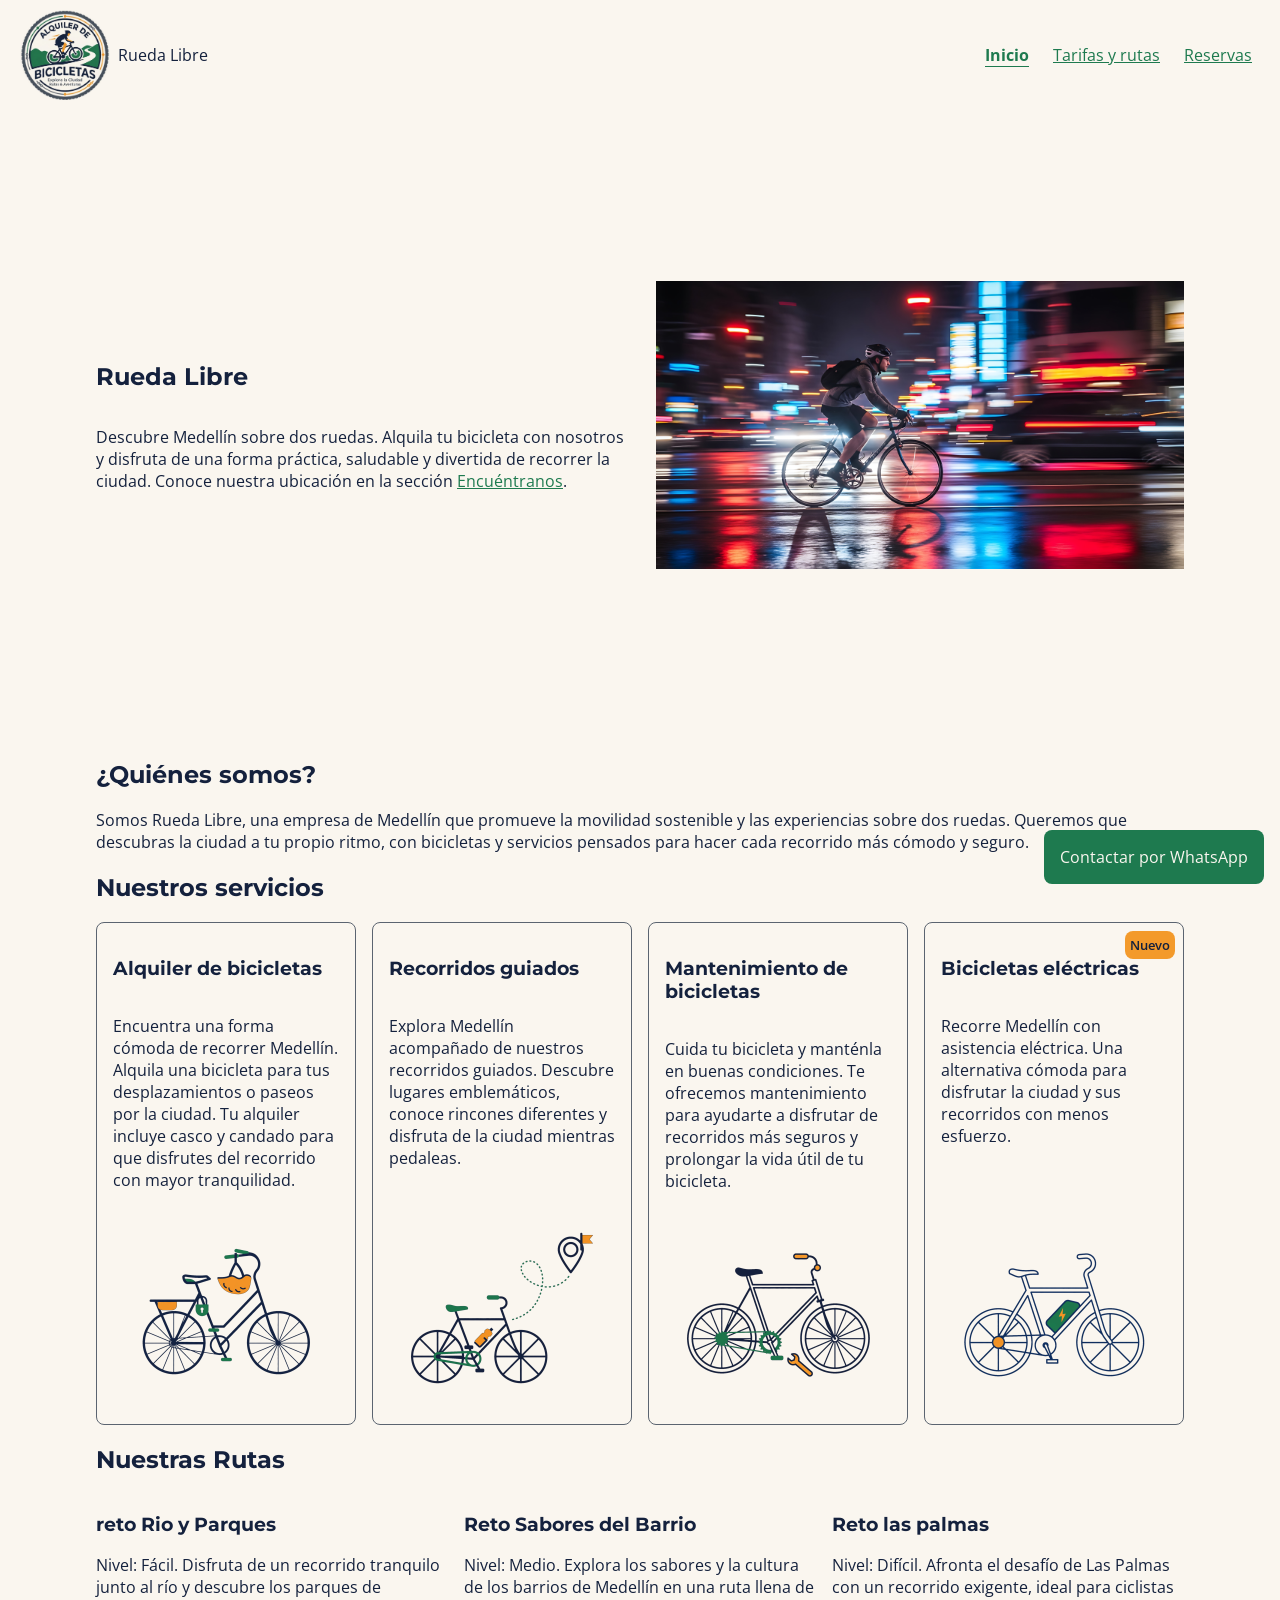
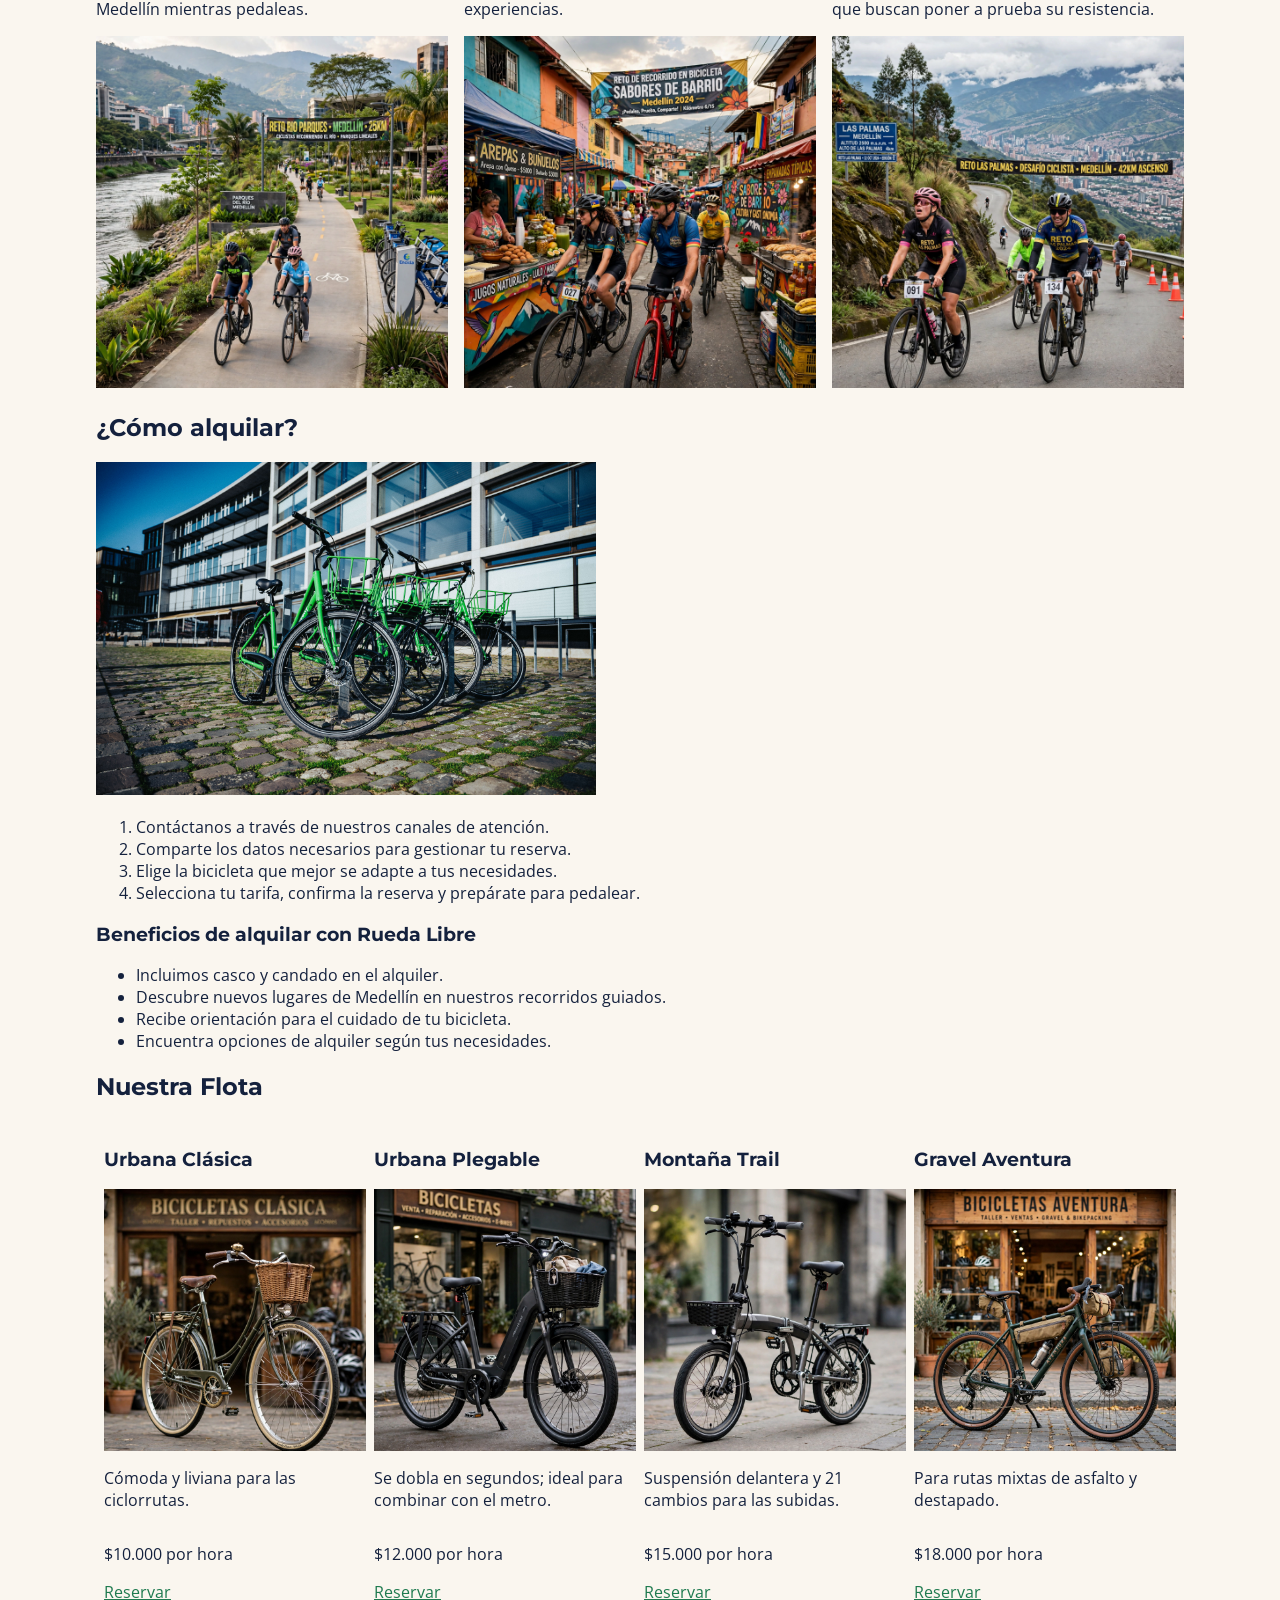
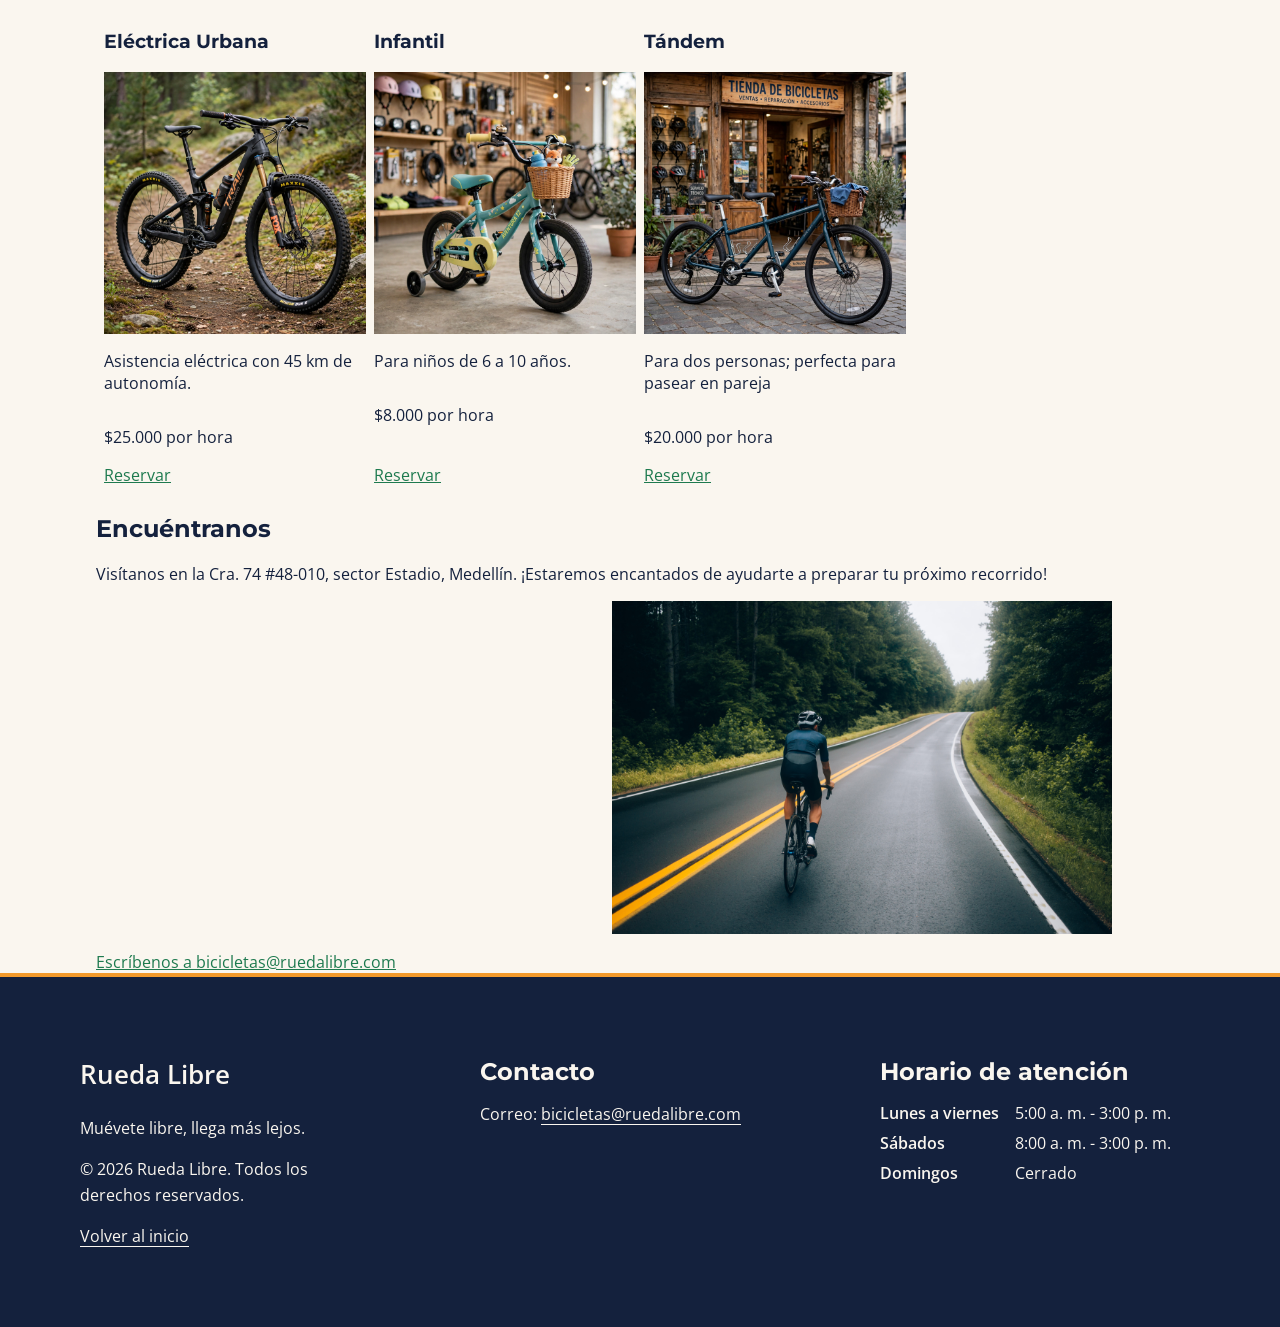
==== index.html @ 2ab7c4b4 "feat: implementar layout con Grid y Flexbox en inicio y reservas" ====
<!DOCTYPE html>
<html lang="es">
<head>
    <meta charset="UTF-8">
    <meta name="viewport" content="width=device-width, initial-scale=1.0">
    <link rel="preconnect" href="https://fonts.googleapis.com">
    <link rel="preconnect" href="https://fonts.gstatic.com" crossorigin>
    <link href="https://fonts.googleapis.com/css2?family=Montserrat:ital,wght@0,100..900;1,100..900&family=Open+Sans:ital,wght@0,300..800;1,300..800&display=swap" rel="stylesheet">
    <link rel="stylesheet" href="css/styles.css">
    <title>Rueda Libre | Alquiler de bicicletas en Medellín</title>
</head>
<body>
    <header>
        <div class="marca">
            <img src="./img/logo.png" alt="Logo de Rueda Libre" width="150">
            <span>Rueda Libre</span>
        </div>
        <nav aria-label="Navegación principal">
            <ul id="menu">
                <li><a href="./index.html" class="activo">Inicio</a></li>
                <li><a href="./paginas/tarifas.html">Tarifas y rutas</a></li>
                <li><a href="./paginas/reservas.html">Reservas</a></li>
            </ul>
        </nav>
    </header>

    <main class="portada">
        <section class="hero-portada">
        <div class="texto-portada">
                <h1>Rueda Libre</h1>
                <p>
                Descubre Medellín sobre dos ruedas. Alquila tu bicicleta con nosotros y disfruta de una forma práctica, saludable y divertida de recorrer la ciudad. Conoce nuestra ubicación en la sección <a href="#encuentranos">Encuéntranos</a>.</p>            
            </div>
            <img src="img/imagen-bicicleta-de-noche.jpg" alt="Bicicleta en la ciudad de noche" width="500">
        </section>

        <section>
            <h2>¿Quiénes somos?</h2>

            <p>Somos Rueda Libre, una empresa de Medellín que promueve la movilidad sostenible y las experiencias sobre dos ruedas. Queremos que descubras la ciudad a tu propio ritmo, con bicicletas y servicios pensados para hacer cada recorrido más cómodo y seguro.</p>
        </section>

        <section>
            <h2>Nuestros servicios</h2>
            
            <div class="servicios">
                <article class="tarjeta-servicio">
                    <h3>Alquiler de bicicletas</h3>
                    <p>Encuentra una forma cómoda de recorrer Medellín. Alquila una bicicleta para tus desplazamientos o paseos por la ciudad. Tu alquiler incluye casco y candado para que disfrutes del recorrido con mayor tranquilidad.</p>
                    <img src="./img/alquiler-bicicleta.png" alt="Imagen ilustrativa sobre alquiler de bicicletas" width="500">
                </article>
                
                <article class="tarjeta-servicio">
                    <h3>Recorridos guiados</h3>
                    <p>Explora Medellín acompañado de nuestros recorridos guiados. Descubre lugares emblemáticos, conoce rincones diferentes y disfruta de la ciudad mientras pedaleas.</p>
                    <img src="./img/recorridos-guiados.png" alt="Imagen ilustrativa sobre recorridos guiados en Medellín" width="500">
                </article>

                <article class="tarjeta-servicio">
                    <h3>Mantenimiento de bicicletas</h3>
                    <p>Cuida tu bicicleta y manténla en buenas condiciones. Te ofrecemos mantenimiento para ayudarte a disfrutar de recorridos más seguros y prolongar la vida útil de tu bicicleta.</p>
                    <img src="./img/mantenimiento-bicicleta.png" alt="Imagen ilustrativa sobre el mantenimiento de una bicicleta" width="500">
                </article>

                <article class="tarjeta-servicio">
                    <span class="etiqueta-nuevo">Nuevo</span>
                    <h3>Bicicletas eléctricas</h3>
                    <p>Recorre Medellín con asistencia eléctrica. Una alternativa cómoda para disfrutar la ciudad y sus recorridos con menos esfuerzo.</p>
                    <img src="./img/bicicleta-electrica.png" alt="Bicicleta disponible para alquiler" width="500">
                </article>
            </div>
        </section>

        <section class="seccion-rutas">
            <h2>Nuestras Rutas</h2>
            <div class="contenedor-rutas">
                <article>
                    <h3>reto Rio y Parques</h3>
                    <p>Nivel: Fácil. Disfruta de un recorrido tranquilo junto al río y descubre los parques de Medellín mientras pedaleas.</p>
                    <img src="img/rio-parques.png" alt="Ilustración de el reto rio y parques">
                </article>
                
                <article>
                    <h3>Reto Sabores del Barrio</h3>
                    <p>Nivel: Medio. Explora los sabores y la cultura de los barrios de Medellín en una ruta llena de experiencias.</p>
                    <img src="img/sabores-barrio.png" alt="Ilustración de el reto sabores del barrio">
                </article>

                <article>
                    <h3>Reto las palmas</h3>
                    <p>Nivel: Difícil. Afronta el desafío de Las Palmas con un recorrido exigente, ideal para ciclistas que buscan poner a prueba su resistencia.</p>
                    <img src="img/reto-palmas.png" alt="Ilustración de el reto las palmas">
                </article>
            </div>
        </section>

        <section>
            <div class="seccion-alquilar">
                <section>
                    <h2>¿Cómo alquilar?</h2>

                    <img src="img/bicicletas-aparcadas.jpg" alt="Bicicletas aparcadas en la calle" width="500">

                    <ol>
                        <li>Contáctanos a través de nuestros canales de atención.</li>
                        <li>Comparte los datos necesarios para gestionar tu reserva.</li>
                        <li>Elige la bicicleta que mejor se adapte a tus necesidades.</li>
                        <li>Selecciona tu tarifa, confirma la reserva y prepárate para pedalear.</li>
                    </ol>

                    <h3>Beneficios de alquilar con Rueda Libre</h3>

                    <ul>
                        <li>Incluimos casco y candado en el alquiler.</li>
                        <li>Descubre nuevos lugares de Medellín en nuestros recorridos guiados.</li>
                        <li>Recibe orientación para el cuidado de tu bicicleta.</li>
                        <li>Encuentra opciones de alquiler según tus necesidades.</li>
                    </ul>
                </section>
            </div>
        </section>


        <section class="seccion-flota">
            <h2>Nuestra Flota</h2>

            <div class="contenedor-bicicletas">
                <article>
                    <h3>Urbana Clásica</h3>
                    <img src="img/urbana-clasica.png"
                        alt="Ilustración de una bicicleta urbana clásica">
                    <p>Cómoda y liviana para las ciclorrutas.</p>
                    <p class="precio-bicicleta">$10.000 por hora</p>
                    <a href="./paginas/reservas.html">Reservar</a>
                </article>

                <article>
                    <h3>Urbana Plegable</h3>
                    <img src="img/bicicleta-plegable.png"
                        alt="Ilustración de una bicicleta urbana plegable">
                    <p>Se dobla en segundos; ideal para combinar con el metro.</p>
                    <p class="precio-bicicleta">$12.000 por hora</p>
                    <a href="./paginas/reservas.html">Reservar</a>
                </article>

                <article>
                    <h3>Montaña Trail</h3>
                    <img src="img/bicicleta-montana.png"
                        alt="Ilustración de una bicicleta de montaña Trail">
                    <p>Suspensión delantera y 21 cambios para las subidas.</p>
                    <p class="precio-bicicleta">$15.000 por hora</p>
                    <a href="./paginas/reservas.html">Reservar</a>
                </article>

                <article>
                    <h3>Gravel Aventura</h3>
                    <img src="img/bicicleta-gravel.png"
                        alt="Ilustración de una bicicleta Gravel Aventura">
                    <p>Para rutas mixtas de asfalto y destapado.</p>
                    <p class="precio-bicicleta">$18.000 por hora</p>
                    <a href="./paginas/reservas.html">Reservar</a>
                </article>

                <article>
                    <h3>Eléctrica Urbana</h3>
                    <img src="img/bicicleta-electrica-urbana.png"
                        alt="Ilustración de una bicicleta eléctrica urbana">
                    <p>Asistencia eléctrica con 45 km de autonomía.</p>
                    <p class="precio-bicicleta">$25.000 por hora</p>
                    <a href="./paginas/reservas.html">Reservar</a>
                </article>

                <article>
                    <h3>Infantil</h3>
                    <img src="img/bicicleta-infantil.png"
                        alt="Ilustración de una bicicleta infantil">
                    <p>Para niños de 6 a 10 años.</p>
                    <p class="precio-bicicleta">$8.000 por hora</p>
                    <a href="./paginas/reservas.html">Reservar</a>
                </article>

                <article>
                    <h3>Tándem</h3>
                    <img src="img/bicicleta-tandem.png" alt="Ilustracion de una bicicleta Tándem">
                    <p>Para dos personas; perfecta para pasear en pareja</p>
                    <p class="precio-bicicleta">$20.000 por hora</p>
                    <a href="./paginas/reservas.html">Reservar</a>
                </article>
            </div>
        </section>
        
        <div class="seccion-encuentranos">
            <section>
                <h2 id="encuentranos">Encuéntranos</h2>
                
                <p>
                    Visítanos en la Cra. 74 #48-010, sector Estadio, Medellín. ¡Estaremos encantados de ayudarte a preparar tu próximo recorrido!
                </p>
                
                <div class="encuentranos-contenido">
                    <iframe
                        src="https://maps.google.com/maps?q=Estadio%20Atanasio%20Girardot%2C%20Medell%C3%ADn&t=&z=15&ie=UTF8&iwloc=&output=embed"
                        title="Mapa de ubicación de Rueda Libre en Medellín"
                        width="500"
                        height="350"
                        loading="lazy"
                        allowfullscreen
                        referrerpolicy="no-referrer-when-downgrade"
                    ></iframe>
                    <img src="img/ciclista-manejando-en-la-carretera.jpg" alt="Ciclista recorriendo una carretera" width="500">
                </div>

                <a href="mailto:bicicletas@ruedalibre.com">Escríbenos a bicicletas@ruedalibre.com</a>
            </section>
        </div>

    </main>


    <footer>
        <div class="marca-footer">
            <span class="nombre-marca">Rueda Libre</span>

            <p>Muévete libre, llega más lejos.</p>

            <p>&copy; 2026 Rueda Libre. Todos los derechos reservados.</p>

            <a href="./index.html">Volver al inicio</a>
        </div>

        <div class="contacto-footer">
            <h2>Contacto</h2>

            <p>
                Correo:
                <a href="mailto:bicicletas@ruedalibre.com">
                    bicicletas@ruedalibre.com
                </a>
            </p>
        </div>

        <div class="horario-footer">
            <h2>Horario de atención</h2>

            <dl>
                <dt>Lunes a viernes</dt>
                <dd>5:00 a. m. - 3:00 p. m.</dd>

                <dt>Sábados</dt>
                <dd>8:00 a. m. - 3:00 p. m.</dd>

                <dt>Domingos</dt>
                <dd>Cerrado</dd>
            </dl>
        </div>
    </footer>

    <a
    class="whatsapp-fijo"
    href="https://wa.me/573000000000"
    target="_blank"
    rel="noopener noreferrer"
    >Contactar por WhatsApp</a>
</body>
</html>
---- css/styles.css ----
:root {
    --color-verde: #1E7A4F;
    --color-azul: #14213D;
    --color-crema: #FAF6EF;
    --color-naranja: #F39A2B;
    --color-gris: #5B6470;

    --fuente-titulos: 'Montserrat', sans-serif;
    --fuente-textos: 'Open Sans', sans-serif;

    --espacio-s: 0.5rem;
    --espacio-m: 1rem;
    --espacio-l: 2rem;
}

* {
    box-sizing: border-box
}

main {
    max-width: 70rem;
    margin: 0 auto;
    padding: 0 var(--espacio-m);
}

.portada {
    min-height: 80vh;
}

body {
    font-family: var(--fuente-textos);
    font-weight: 400;
    color: var(--color-azul);
    background-color: var(--color-crema);
    margin: 0;
}

h1, h2, h3 {
    font-family: var(--fuente-titulos);
    font-weight: 700;
    color: var(--color-azul);
}

a {
    font-family: var(--fuente-textos);
    font-weight: 400;
    color: var(--color-verde);
}

button {
    font-family: var(--fuente-textos);
    font-weight: 400;
    color: var(--color-crema);
    background-color: var(--color-verde);
    padding: var(--espacio-s);
    border-radius: var(--espacio-s);
}

button:hover {
    color: var(--color-azul);
    background-color: var(--color-naranja);
}

iframe {
    border: 0;
    max-width: 100%;
}

#menu {
    display: flex;
    list-style: none;
    gap: var(--espacio-s);
    flex-wrap: wrap;
}

#menu a {
    color: var(--color-verde);
    padding: var(--espacio-s);
    white-space: nowrap;
}

#menu a.activo {
    color: var(--color-verde);
    font-weight: 700;
    text-decoration: underline;
    text-underline-offset: 5px;
}

#menu a:hover {
    color: var(--color-naranja);
}

#menu a:focus {
    outline: 3px solid var(--color-naranja);
    outline-offset: 3px;
}

header {
    display: flex;
    align-items: center;
    justify-content: space-between;

    padding: 10px 20px;
}

header img {
    width: 90px;
}

.marca {
    display: flex;
    align-items: center;
    gap: var(--espacio-s);
}

.boton-accion {
    color: var(--color-crema);
    background-color: var(--color-verde);
    padding: var(--espacio-s);
}

.boton-accion:hover{
    color: var(--color-azul);
    background-color: var(--color-naranja);
}

.boton-accion:focus{
    outline: 3px solid var(--color-naranja);
    outline-offset: 3px;
}

input:focus, select:focus,
textarea:focus,
button:focus {
    outline: 3px solid var(--color-naranja);
    outline-offset: 3px;
}

.servicios {
    display: flex;
    flex-direction: row;
    gap: var(--espacio-m);
}

.tarjeta-servicio {
    padding: var(--espacio-m);
    border: 1px solid var(--color-gris);
    border-radius: var(--espacio-s);
    flex: 1;
    min-width: 0;
    position: relative;

    display: flex;
    flex-direction: column;
}

.tarjeta-servicio img {
    width: 100%;
    height: 200px;
    object-fit: contain;
    object-position: center;
    margin-top: auto;
}

table {
    border-collapse: collapse;
}

th,
td {
    padding: var(--espacio-m);
    border: 1px solid var(--color-gris);
}

thead th {
    background-color: var(--color-azul);
    color: var(--color-crema);
}

fieldset label {
    display: inline;
}

input:not([type="radio"]):not([type="checkbox"]),
select,
textarea {
    width: calc(100% - 6px);
}

fieldset {
    margin-bottom: var(--espacio-m);
}

.etiqueta-nuevo {
    position: absolute;
    top: var(--espacio-s);
    right: var(--espacio-s);
    color: var(--color-azul);
    background-color: var(--color-naranja);
    padding: 5px;
    border-radius: var(--espacio-s);
    font-size: 0.8rem;
    font-weight: 600;
}


.whatsapp-fijo {
    position: fixed;
    bottom: var(--espacio-m);
    right: var(--espacio-m);
    background-color: var(--color-verde);
    color: var(--color-crema);
    padding: var(--espacio-m);
    border-radius: var(--espacio-s);
    text-decoration: none;
}

.whatsapp-fijo:hover {
    color: var(--color-azul);
    background-color: var(--color-naranja);
}

img {
    max-width: 100%;
    height: auto;
}

.tabla-contenedor {
    max-width: 100%;
    overflow-x: auto;
}

.encuentranos-contenido {
    display: flex;
    align-items: flex-start;
    gap: var(--espacio-m);
    flex-wrap: wrap;
}

.encuentranos-contenido iframe,
.encuentranos-contenido img {
    width: 100%;
    max-width: 500px;
}

footer {
    display: flex;
    justify-content: space-between;
    align-items: flex-start;
    flex-wrap: wrap;
    gap: 2rem;

    background-color: var(--color-azul);
    color: var(--color-crema);
    padding: 5rem;
    border-top: 4px solid var(--color-naranja);

}

footer h2 {
    color: var(--color-crema);
    font-size: 1.5rem;
    margin-top: 0;
    margin-bottom: 1rem;
}

footer > div {
    flex: 0 1 280px;
}

.horario-footer {
    flex-basis: 320px;
}

.horario-footer dl {
    display: grid;
    grid-template-columns: max-content 1fr;
    gap: 0.5rem 1rem;
    margin: 0;
}

.horario-footer dd {
    margin: 0;
}

.horario-footer dt {
    font-weight: 600;
}

.nombre-marca {
    display: inline-block;
    font-size: 1.6rem;
    font-weight: 600;
    margin-bottom: 0.5rem;
}

footer a {
    color: var(--color-crema);
    text-underline-offset: 4px;
}

footer a:hover {
    color: var(--color-naranja);
}

footer p {
    line-height: 1.6;
}


.contenedor-bicicletas {
    display: grid;
    grid-template-columns: repeat(auto-fit, minmax(250px, 1fr));
    gap: var(--espacio-s);
    padding: var(--espacio-s);
}

.contenedor-bicicletas article {
    display: flex;
    flex-direction: column;
    justify-content: flex-start;
}

.contenedor-bicicletas a {
    margin-top: auto;
}

.contenedor-bicicletas img {
    width: 100%;
}

.hero-portada {
    display: grid;
    grid-template-columns: 1fr 1fr;
    align-items: center;
    gap: var(--espacio-l);
    min-height: 70vh;
}

.texto-portada {
    display: flex;
    flex-direction: column;
    justify-content: center;
}

.hero-portada img {
    width: 100%;
    height: auto;
    object-fit: cover;
}

.contenedor-rutas {
    display: grid;
    grid-template-columns: repeat(3, 1fr);
    gap: var(--espacio-m);
}

.contenedor-rutas img {
    width: 100%;
}

.formulario-layout {
    display: grid;
    grid-template-columns: 2fr 1fr;
    gap: var(--espacio-l);
    align-items: start;
}

.formulario-layout aside {
    position: sticky;
    top: var(--espacio-s);
}

.inputs-layout {
    display: grid;
    grid-template-columns: 1fr 1fr;
    gap: var(--espacio-s);
}

@media (max-width: 800px) {
    .servicios {
        flex-direction: column;
        align-items: center;
    }

    .tarjeta-servicio {
        width: 90%;
        max-width: 400px;
    }

    header {
        flex-wrap: wrap;
    }

    header img {
        width: 75px;
    }

    #menu {
        padding-left: 0;
        gap: var(--espacio-s);
    }

    .encuentranos-contenido {
    flex-direction: column;
    align-items: center;
    }

    .formulario-layout {
        grid-template-columns: 1fr;
    }
    
    .hero-portada {
        grid-template-columns: 1fr;
    }
}

@media (max-width: 1039px) {
    footer {
        justify-content: flex-start;
    }
}

@media (max-width: 500px){
    .inputs-layout {
        grid-template-columns: 1fr;
    }
}
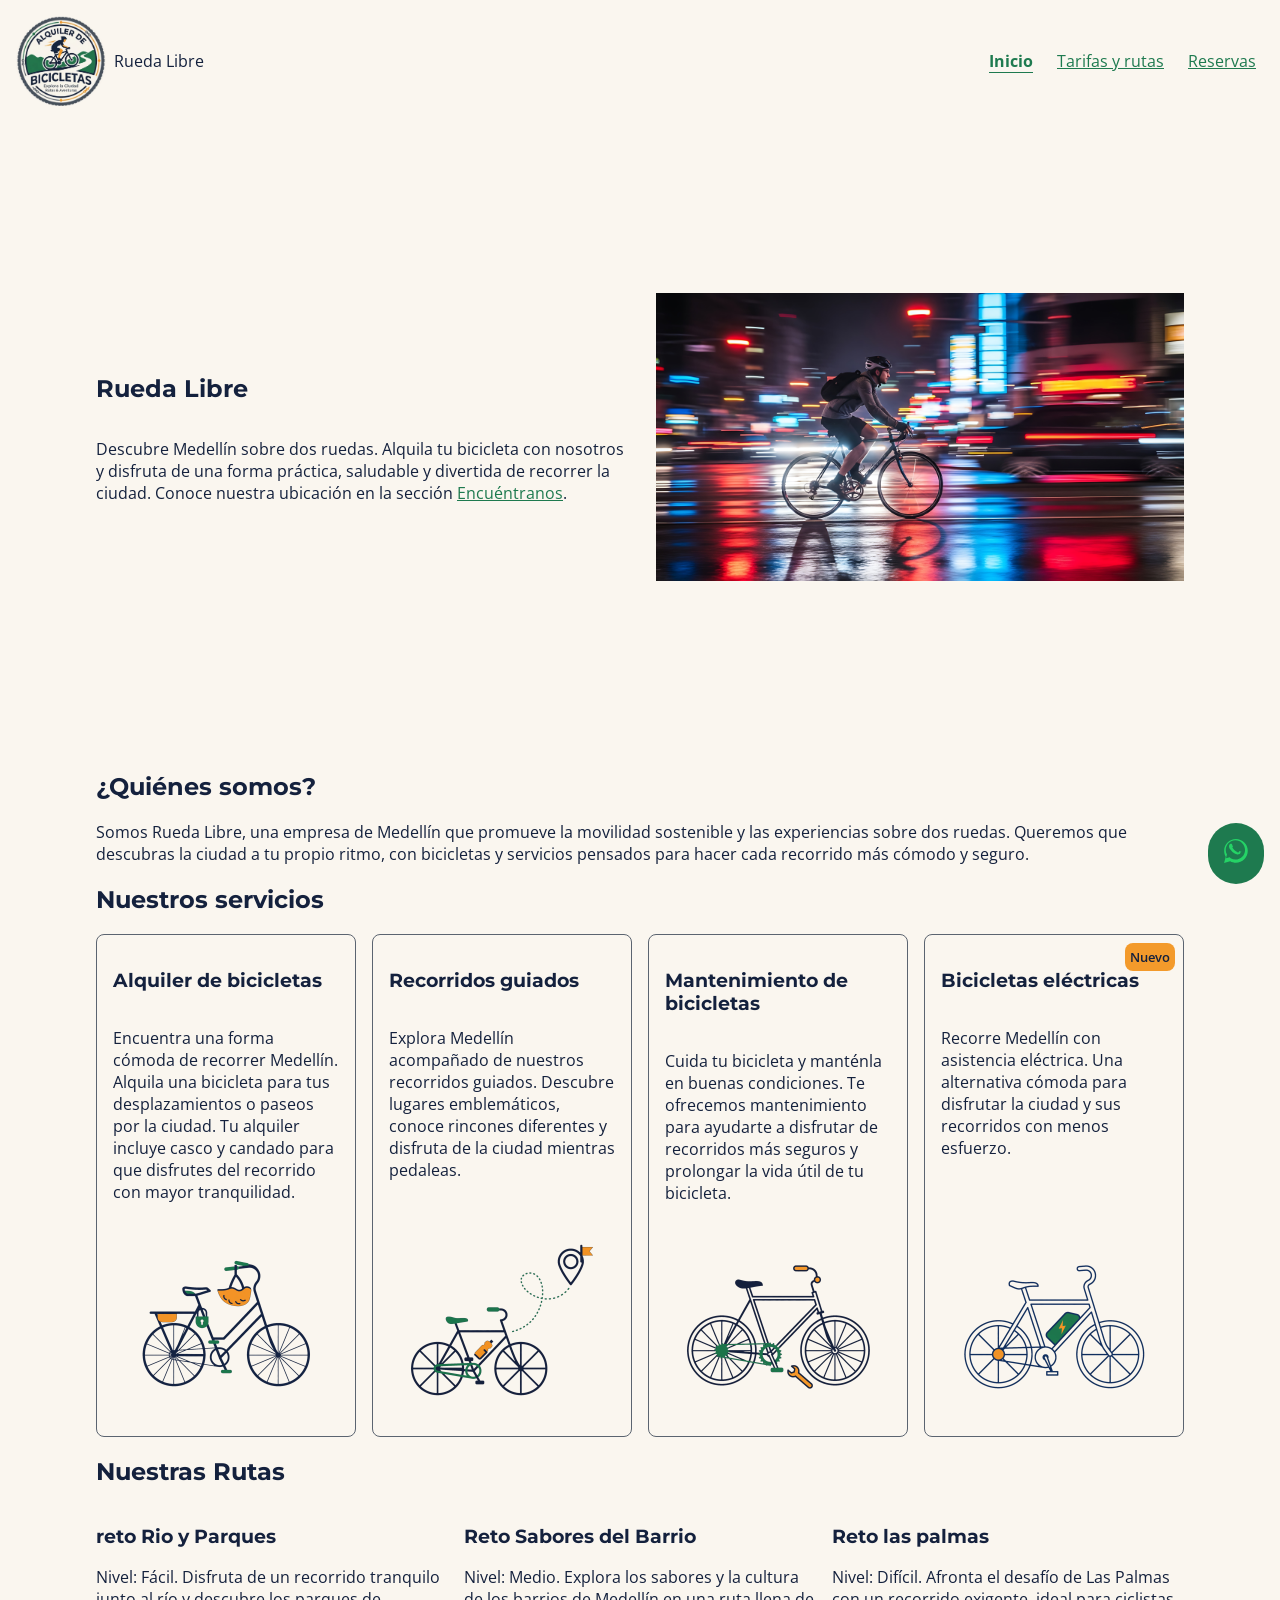
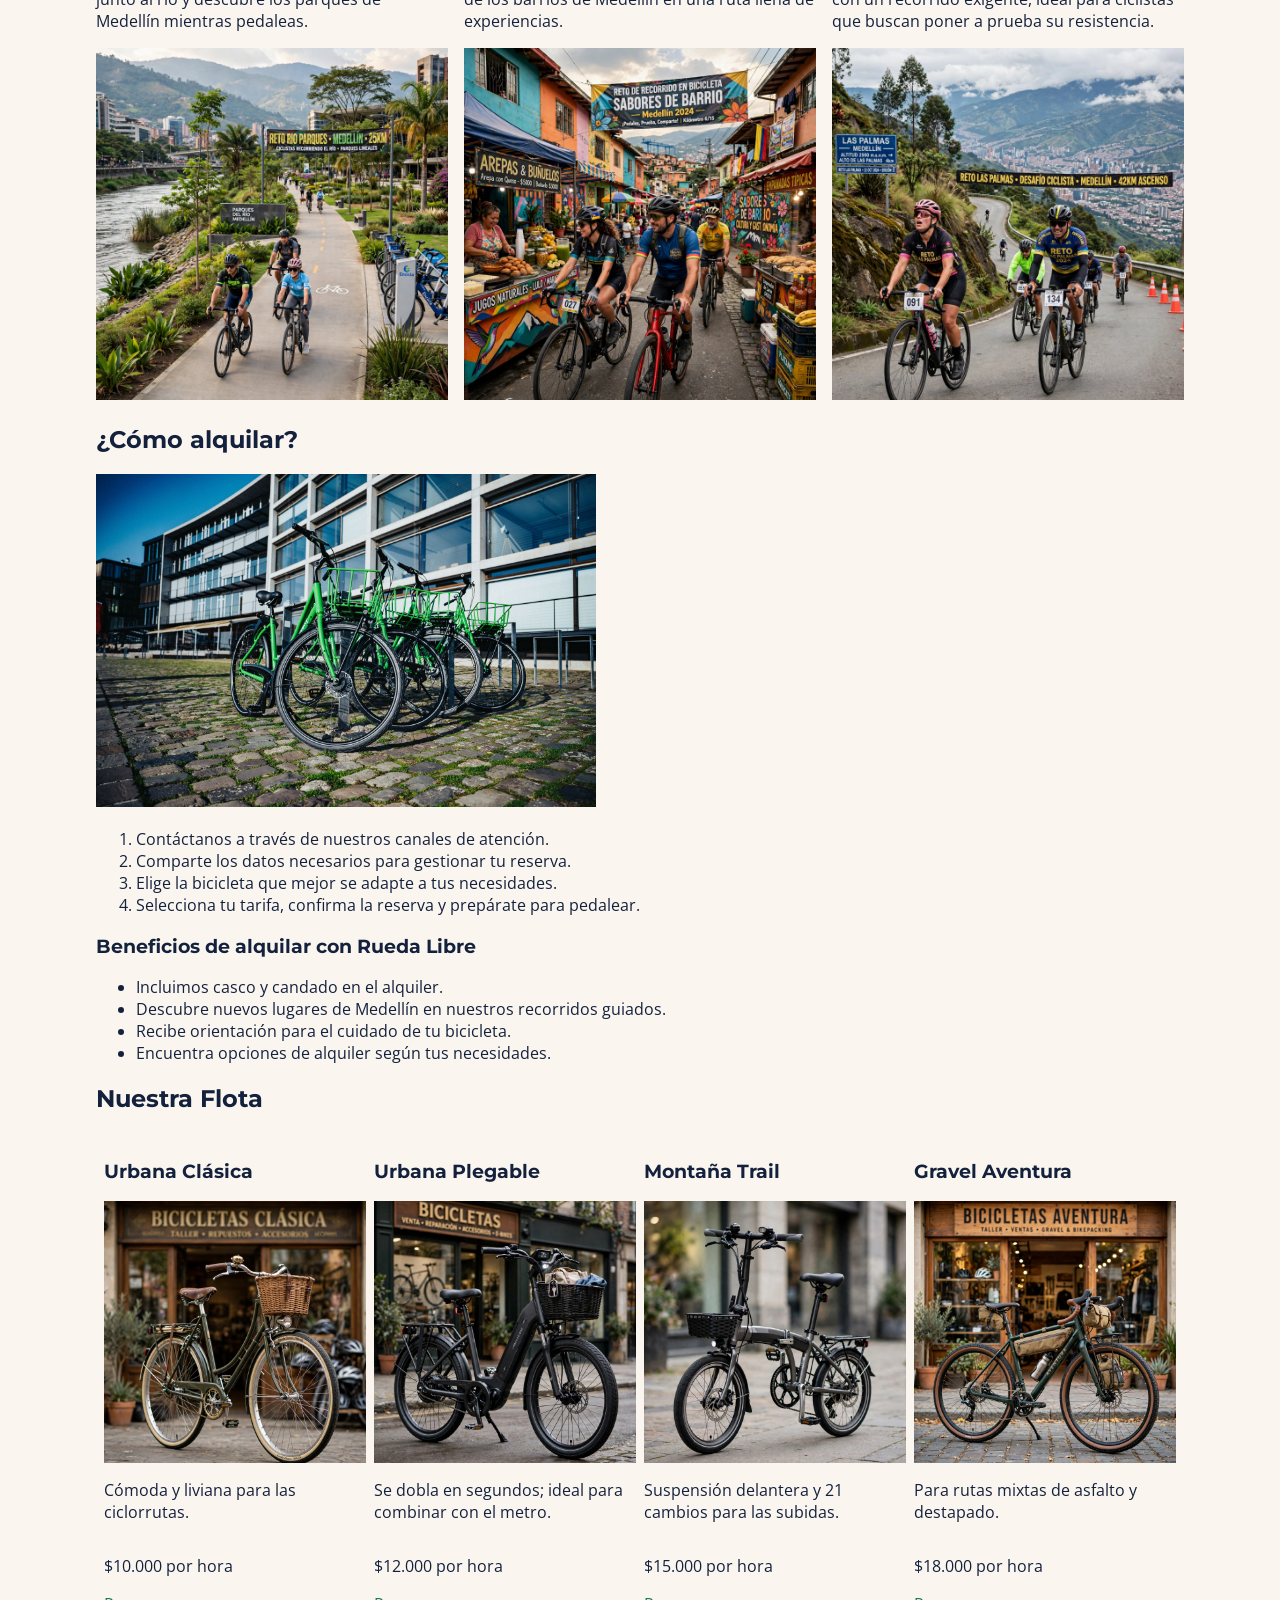
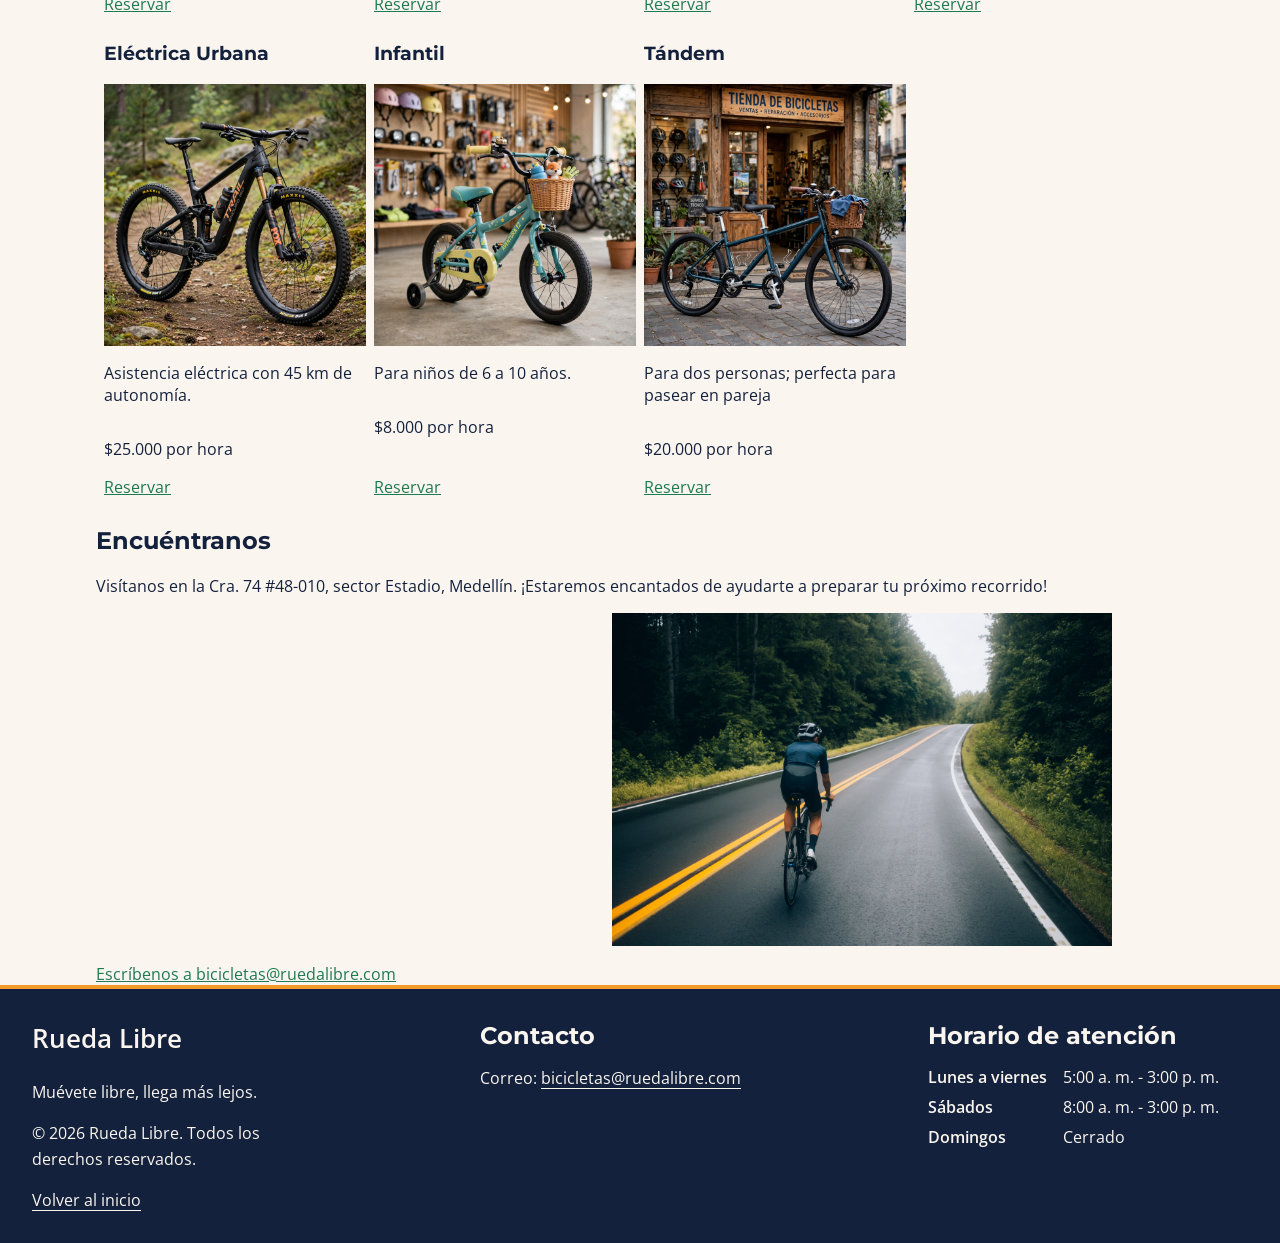
==== commit 78481bb1: "feat: agregar pruebas de catálogo con Bootstrap 5.3" ====
--- a/index.html
+++ b/index.html
@@ -260,6 +260,8 @@
     href="https://wa.me/573000000000"
     target="_blank"
     rel="noopener noreferrer"
-    >Contactar por WhatsApp</a>
+    >    <svg xmlns="http://w3.org" width="24" height="24" viewBox="0 0 24 24" fill="#25D366">
+        <path d="M.057 24l1.687-6.163c-1.041-1.804-1.588-3.849-1.587-5.946C.06 5.348 5.397 0 11.93 0c3.165.001 6.14 1.233 8.377 3.469 2.237 2.236 3.467 5.21 3.466 8.377-.003 6.582-5.339 11.93-11.871 11.93-2.003-.001-3.972-.51-5.713-1.48L0 24zm6.59-4.846c1.6.95 3.188 1.449 4.743 1.451 5.316 0 9.647-4.32 9.65-9.635.001-2.575-1.001-4.996-2.822-6.818-1.821-1.822-4.241-2.824-6.822-2.825-5.321 0-9.653 4.321-9.656 9.637-.001 1.637.433 3.238 1.256 4.654l-.993 3.626 3.714-.974zm11.374-6.079c-.29-.145-1.716-.847-1.978-.942-.262-.096-.453-.145-.642.145-.19.29-.733.942-.899 1.133-.166.192-.332.215-.622.07-2.977-1.48-4.107-2.556-5.46-4.883-.156-.267.156-.247.446-.823.097-.192.048-.361-.024-.505-.072-.144-.642-1.546-.88-2.115-.232-.556-.465-.482-.642-.491-.166-.008-.356-.01-.545-.01s-.498.071-.758.351c-.26.28-1 .977-1 2.382s1.023 2.76 1.166 2.951c.143.19 2.012 3.073 4.875 4.31.682.295 1.214.471 1.629.603.686.218 1.312.187 1.806.114.55-.082 1.716-.701 1.956-1.379.24-.678.24-1.26.168-1.379-.071-.12-.262-.191-.552-.336z"/>
+    </svg></a>
 </body>
 </html>
--- a/css/styles.css
+++ b/css/styles.css
@@ -14,7 +14,15 @@
 }
 
 * {
-    box-sizing: border-box
+    box-sizing: border-box;
+}
+
+body {
+    font-family: var(--fuente-textos);
+    font-weight: 400;
+    color: var(--color-azul);
+    background-color: var(--color-crema);
+    margin: 0;
 }
 
 main {
@@ -23,19 +31,9 @@
     padding: 0 var(--espacio-m);
 }
 
-.portada {
-    min-height: 80vh;
-}
-
-body {
-    font-family: var(--fuente-textos);
-    font-weight: 400;
-    color: var(--color-azul);
-    background-color: var(--color-crema);
-    margin: 0;
-}
-
-h1, h2, h3 {
+h1,
+h2,
+h3 {
     font-family: var(--fuente-titulos);
     font-weight: 700;
     color: var(--color-azul);
@@ -47,6 +45,16 @@
     color: var(--color-verde);
 }
 
+img {
+    max-width: 100%;
+    height: auto;
+}
+
+iframe {
+    border: 0;
+    max-width: 100%;
+}
+
 button {
     font-family: var(--fuente-textos);
     font-weight: 400;
@@ -61,16 +69,46 @@
     background-color: var(--color-naranja);
 }
 
-iframe {
-    border: 0;
-    max-width: 100%;
+input:focus,
+select:focus,
+textarea:focus,
+button:focus {
+    outline: 3px solid var(--color-naranja);
+    outline-offset: 3px;
+}
+
+header {
+    display: flex;
+    flex-direction: column;
+    align-items: center;
+    gap: var(--espacio-s);
+    padding: var(--espacio-m);
+    text-align: center;
+}
+
+header img {
+    width: 75px;
+}
+
+header span {
+    color: var(--color-azul);
+}
+
+.marca {
+    display: flex;
+    flex-direction: column;
+    align-items: center;
+    gap: var(--espacio-s);
 }
 
 #menu {
     display: flex;
+    flex-wrap: wrap;
+    justify-content: center;
     list-style: none;
     gap: var(--espacio-s);
-    flex-wrap: wrap;
+    padding-left: 0;
+    margin: 0;
 }
 
 #menu a {
@@ -95,60 +133,60 @@
     outline-offset: 3px;
 }
 
-header {
-    display: flex;
-    align-items: center;
-    justify-content: space-between;
-
-    padding: 10px 20px;
-}
-
-header img {
-    width: 90px;
-}
-
-.marca {
-    display: flex;
-    align-items: center;
-    gap: var(--espacio-s);
-}
-
 .boton-accion {
     color: var(--color-crema);
     background-color: var(--color-verde);
     padding: var(--espacio-s);
 }
 
-.boton-accion:hover{
+.boton-accion:hover {
     color: var(--color-azul);
     background-color: var(--color-naranja);
 }
 
-.boton-accion:focus{
+.boton-accion:focus {
     outline: 3px solid var(--color-naranja);
     outline-offset: 3px;
 }
 
-input:focus, select:focus,
-textarea:focus,
-button:focus {
-    outline: 3px solid var(--color-naranja);
-    outline-offset: 3px;
+.portada {
+    min-height: 80vh;
+}
+
+.hero-portada {
+    display: grid;
+    grid-template-columns: 1fr;
+    align-items: center;
+    gap: var(--espacio-m);
+}
+
+.texto-portada {
+    display: flex;
+    flex-direction: column;
+    justify-content: center;
+}
+
+.hero-portada img {
+    width: 100%;
+    height: auto;
+    object-fit: cover;
 }
 
 .servicios {
     display: flex;
-    flex-direction: row;
+    flex-direction: column;
+    align-items: center;
     gap: var(--espacio-m);
 }
 
 .tarjeta-servicio {
+    width: 100%;
+    max-width: 400px;
     padding: var(--espacio-m);
     border: 1px solid var(--color-gris);
     border-radius: var(--espacio-s);
-    flex: 1;
+    position: relative;
     min-width: 0;
-    position: relative;
 
     display: flex;
     flex-direction: column;
@@ -160,35 +198,6 @@
     object-fit: contain;
     object-position: center;
     margin-top: auto;
-}
-
-table {
-    border-collapse: collapse;
-}
-
-th,
-td {
-    padding: var(--espacio-m);
-    border: 1px solid var(--color-gris);
-}
-
-thead th {
-    background-color: var(--color-azul);
-    color: var(--color-crema);
-}
-
-fieldset label {
-    display: inline;
-}
-
-input:not([type="radio"]):not([type="checkbox"]),
-select,
-textarea {
-    width: calc(100% - 6px);
-}
-
-fieldset {
-    margin-bottom: var(--espacio-m);
 }
 
 .etiqueta-nuevo {
@@ -203,6 +212,165 @@
     font-weight: 600;
 }
 
+.contenedor-rutas {
+    display: grid;
+    grid-template-columns: 1fr;
+    gap: var(--espacio-m);
+}
+
+.contenedor-rutas img {
+    width: 100%;
+}
+
+.contenedor-bicicletas {
+    display: grid;
+    grid-template-columns: 1fr;
+    gap: var(--espacio-s);
+    padding: var(--espacio-s);
+}
+
+.contenedor-bicicletas article {
+    display: flex;
+    flex-direction: column;
+    justify-content: flex-start;
+    min-width: 0;
+}
+
+.contenedor-bicicletas a {
+    margin-top: auto;
+}
+
+.contenedor-bicicletas img {
+    width: 100%;
+}
+
+.formulario-layout {
+    display: grid;
+    grid-template-columns: 1fr;
+    gap: var(--espacio-l);
+    align-items: start;
+}
+
+.formulario-layout aside {
+    position: static;
+}
+
+.inputs-layout {
+    display: grid;
+    grid-template-columns: 1fr;
+    gap: var(--espacio-s);
+}
+
+fieldset {
+    margin-bottom: var(--espacio-m);
+}
+
+fieldset label {
+    display: inline;
+}
+
+input:not([type="radio"]):not([type="checkbox"]),
+select,
+textarea {
+    width: 100%;
+}
+
+table {
+    width: 100%;
+    border-collapse: collapse;
+    font-size: 0.8rem;
+}
+
+th,
+td {
+    padding: 0.4rem;
+    border: 1px solid var(--color-gris);
+    overflow-wrap: anywhere;
+}
+
+thead th {
+    background-color: var(--color-azul);
+    color: var(--color-crema);
+}
+
+.tabla-contenedor {
+    max-width: 100%;
+    overflow-x: auto;
+}
+
+.encuentranos-contenido {
+    display: flex;
+    flex-direction: column;
+    align-items: center;
+    gap: var(--espacio-m);
+}
+
+.encuentranos-contenido iframe,
+.encuentranos-contenido img {
+    width: 100%;
+    max-width: 500px;
+}
+
+footer {
+    display: flex;
+    flex-direction: column;
+    align-items: flex-start;
+    gap: var(--espacio-l);
+
+    background-color: var(--color-azul);
+    color: var(--color-crema);
+    padding: var(--espacio-l);
+    border-top: 4px solid var(--color-naranja);
+    padding-bottom: 80px;
+}
+
+footer h2 {
+    color: var(--color-crema);
+    font-size: 1.5rem;
+    margin-top: 0;
+    margin-bottom: 1rem;
+}
+
+footer > div {
+    width: 100%;
+    min-width: 0;
+}
+
+.horario-footer dl {
+    display: grid;
+    grid-template-columns: max-content 1fr;
+    gap: 0.5rem 1rem;
+    margin: 0;
+}
+
+.horario-footer dd {
+    margin: 0;
+}
+
+.horario-footer dt {
+    font-weight: 600;
+}
+
+.nombre-marca {
+    display: inline-block;
+    font-size: 1.6rem;
+    font-weight: 600;
+    margin-bottom: 0.5rem;
+}
+
+footer a {
+    color: var(--color-crema);
+    text-underline-offset: 4px;
+}
+
+footer a:hover {
+    color: var(--color-naranja);
+}
+
+footer p {
+    line-height: 1.6;
+}
+
 
 .whatsapp-fijo {
     position: fixed;
@@ -211,7 +379,7 @@
     background-color: var(--color-verde);
     color: var(--color-crema);
     padding: var(--espacio-m);
-    border-radius: var(--espacio-s);
+    border-radius: var(--espacio-l);
     text-decoration: none;
 }
 
@@ -220,209 +388,117 @@
     background-color: var(--color-naranja);
 }
 
-img {
-    max-width: 100%;
-    height: auto;
-}
-
-.tabla-contenedor {
-    max-width: 100%;
-    overflow-x: auto;
-}
-
-.encuentranos-contenido {
-    display: flex;
-    align-items: flex-start;
-    gap: var(--espacio-m);
-    flex-wrap: wrap;
-}
-
-.encuentranos-contenido iframe,
-.encuentranos-contenido img {
-    width: 100%;
-    max-width: 500px;
-}
-
-footer {
-    display: flex;
-    justify-content: space-between;
-    align-items: flex-start;
-    flex-wrap: wrap;
-    gap: 2rem;
-
-    background-color: var(--color-azul);
-    color: var(--color-crema);
-    padding: 5rem;
-    border-top: 4px solid var(--color-naranja);
-
-}
-
-footer h2 {
-    color: var(--color-crema);
-    font-size: 1.5rem;
-    margin-top: 0;
-    margin-bottom: 1rem;
-}
-
-footer > div {
-    flex: 0 1 280px;
-}
-
-.horario-footer {
-    flex-basis: 320px;
-}
-
-.horario-footer dl {
-    display: grid;
-    grid-template-columns: max-content 1fr;
-    gap: 0.5rem 1rem;
-    margin: 0;
-}
-
-.horario-footer dd {
-    margin: 0;
-}
-
-.horario-footer dt {
-    font-weight: 600;
-}
-
-.nombre-marca {
-    display: inline-block;
-    font-size: 1.6rem;
-    font-weight: 600;
-    margin-bottom: 0.5rem;
-}
-
-footer a {
-    color: var(--color-crema);
-    text-underline-offset: 4px;
-}
-
-footer a:hover {
-    color: var(--color-naranja);
-}
-
-footer p {
-    line-height: 1.6;
-}
-
-
-.contenedor-bicicletas {
-    display: grid;
-    grid-template-columns: repeat(auto-fit, minmax(250px, 1fr));
-    gap: var(--espacio-s);
-    padding: var(--espacio-s);
-}
-
-.contenedor-bicicletas article {
-    display: flex;
-    flex-direction: column;
-    justify-content: flex-start;
-}
-
-.contenedor-bicicletas a {
-    margin-top: auto;
-}
-
-.contenedor-bicicletas img {
-    width: 100%;
-}
-
-.hero-portada {
-    display: grid;
-    grid-template-columns: 1fr 1fr;
-    align-items: center;
-    gap: var(--espacio-l);
-    min-height: 70vh;
-}
-
-.texto-portada {
-    display: flex;
-    flex-direction: column;
-    justify-content: center;
-}
-
-.hero-portada img {
-    width: 100%;
-    height: auto;
-    object-fit: cover;
-}
-
-.contenedor-rutas {
-    display: grid;
-    grid-template-columns: repeat(3, 1fr);
-    gap: var(--espacio-m);
-}
-
-.contenedor-rutas img {
-    width: 100%;
-}
-
-.formulario-layout {
-    display: grid;
-    grid-template-columns: 2fr 1fr;
-    gap: var(--espacio-l);
-    align-items: start;
-}
-
-.formulario-layout aside {
-    position: sticky;
-    top: var(--espacio-s);
-}
-
-.inputs-layout {
-    display: grid;
-    grid-template-columns: 1fr 1fr;
-    gap: var(--espacio-s);
-}
-
-@media (max-width: 800px) {
+
+
+@media (min-width: 768px) {
+
+    header {
+        flex-direction: row;
+        justify-content: space-between;
+        text-align: left;
+    }
+
+    .marca {
+        flex-direction: row;
+    }
+
+    header img {
+        width: 90px;
+    }
+
     .servicios {
-        flex-direction: column;
-        align-items: center;
+        flex-direction: row;
+        align-items: stretch;
+        flex-wrap: wrap;
     }
 
     .tarjeta-servicio {
-        width: 90%;
-        max-width: 400px;
-    }
-
-    header {
+        flex: 1 1 40%;
+        max-width: none;
+    }
+
+    .contenedor-rutas {
+        grid-template-columns: repeat(2, minmax(0, 1fr));
+    }
+
+    .contenedor-bicicletas {
+        grid-template-columns: repeat(2, minmax(0, 1fr));
+    }
+
+    .inputs-layout {
+        grid-template-columns: repeat(2, minmax(0, 1fr));
+    }
+
+    table {
+        font-size: 0.9rem;
+    }
+
+    th,
+    td {
+        padding: var(--espacio-s);
+    }
+
+    .encuentranos-contenido {
+        flex-direction: row;
         flex-wrap: wrap;
-    }
-
-    header img {
-        width: 75px;
-    }
-
-    #menu {
-        padding-left: 0;
-        gap: var(--espacio-s);
-    }
-
-    .encuentranos-contenido {
-    flex-direction: column;
-    align-items: center;
+        align-items: flex-start;
+    }
+
+    footer {
+        flex-direction: row;
+        flex-wrap: wrap;
+        justify-content: flex-start;
+        padding: var(--espacio-l);
+    }
+
+    footer > div {
+        flex: 1 1 40%;
+    }
+}
+
+@media (min-width: 1200px) {
+
+
+    .hero-portada {
+        grid-template-columns: 1fr 1fr;
+        gap: var(--espacio-l);
+        min-height: 70vh;
+    }
+
+    .contenedor-rutas {
+        grid-template-columns: repeat(3, minmax(0, 1fr));
+    }
+
+    .contenedor-bicicletas {
+        grid-template-columns: repeat(4, minmax(0, 1fr));
     }
 
     .formulario-layout {
-        grid-template-columns: 1fr;
-    }
-    
-    .hero-portada {
-        grid-template-columns: 1fr;
-    }
-}
-
-@media (max-width: 1039px) {
+        grid-template-columns: 2fr 1fr;
+    }
+
+    .formulario-layout aside {
+        position: sticky;
+        top: var(--espacio-s);
+    }
+
+    .servicios {
+        flex-wrap: nowrap;
+    }
+
+    .tarjeta-servicio {
+        flex: 1;
+    }
+
     footer {
-        justify-content: flex-start;
-    }
-}
-
-@media (max-width: 500px){
-    .inputs-layout {
-        grid-template-columns: 1fr;
-    }
-}+        justify-content: space-between;
+    }
+
+    footer > div {
+        flex: 0 1 280px;
+    }
+
+    .horario-footer {
+        flex-basis: 320px;
+    }
+}
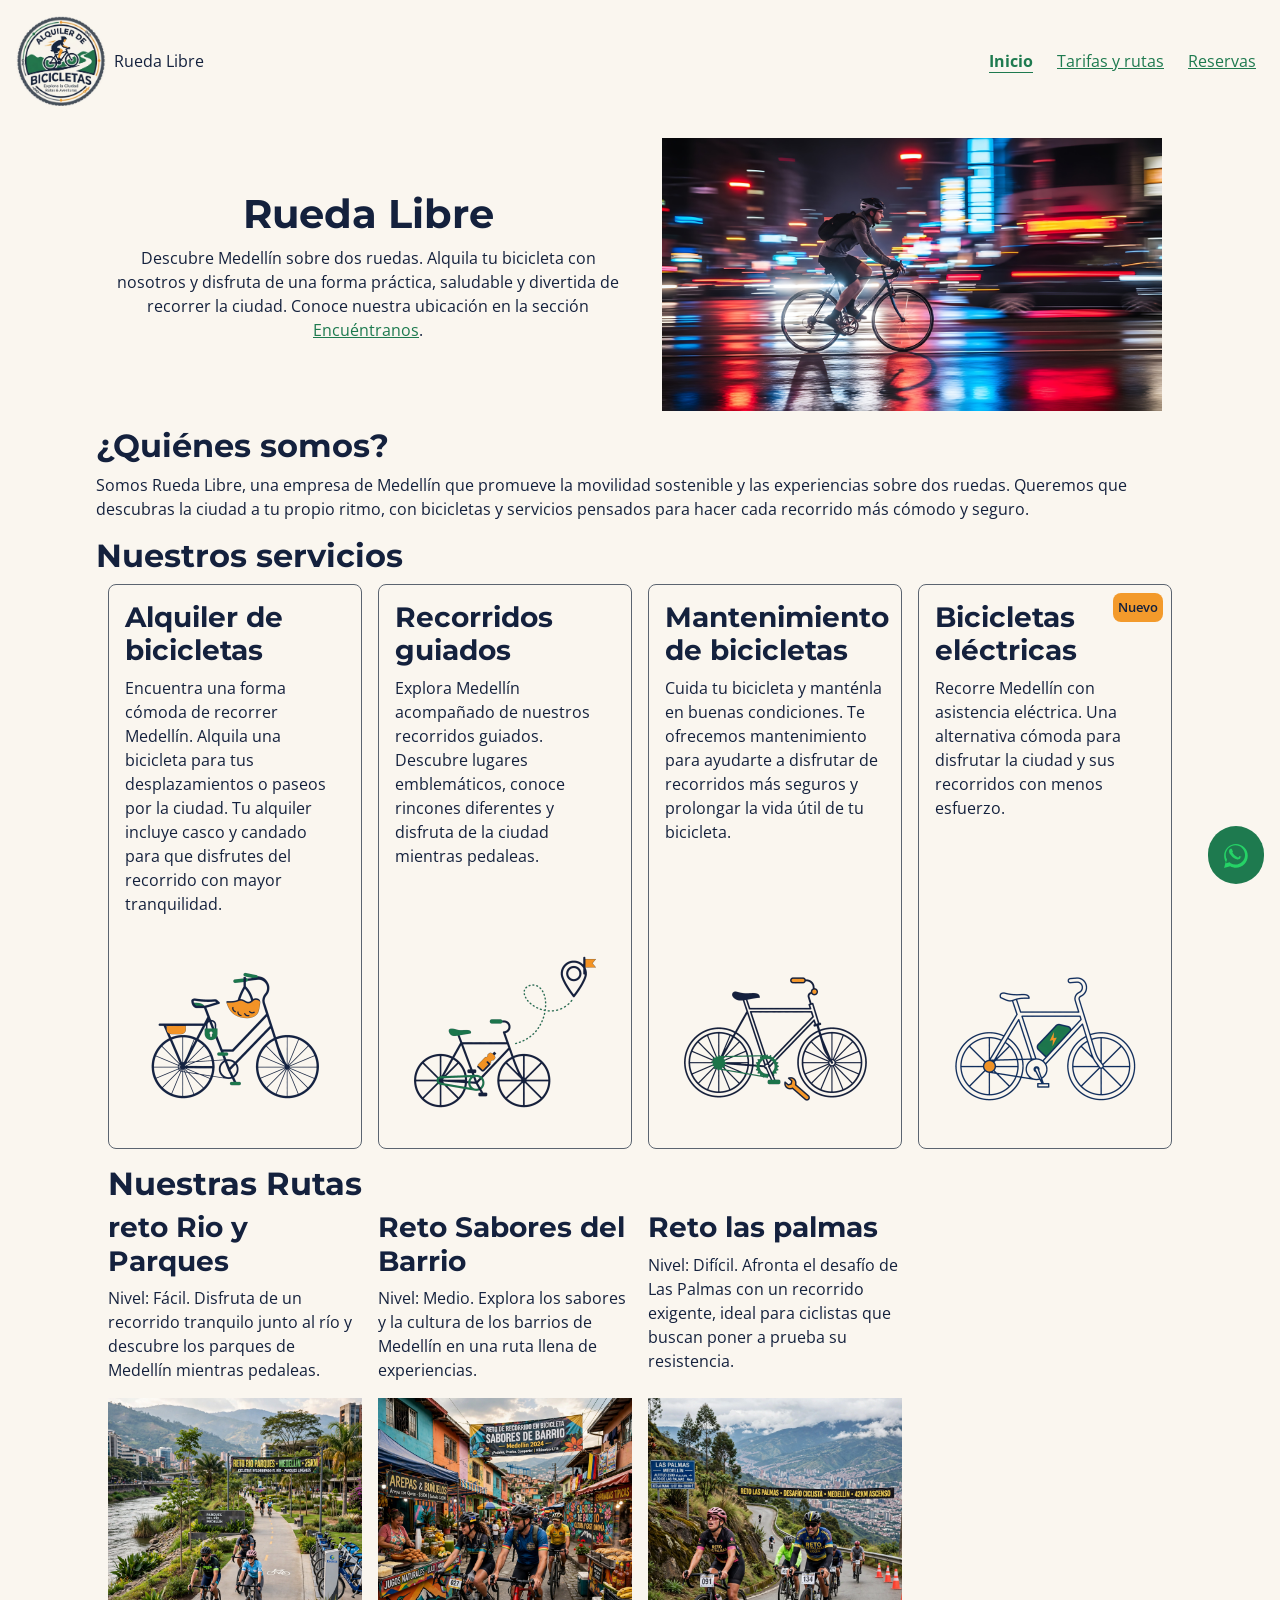
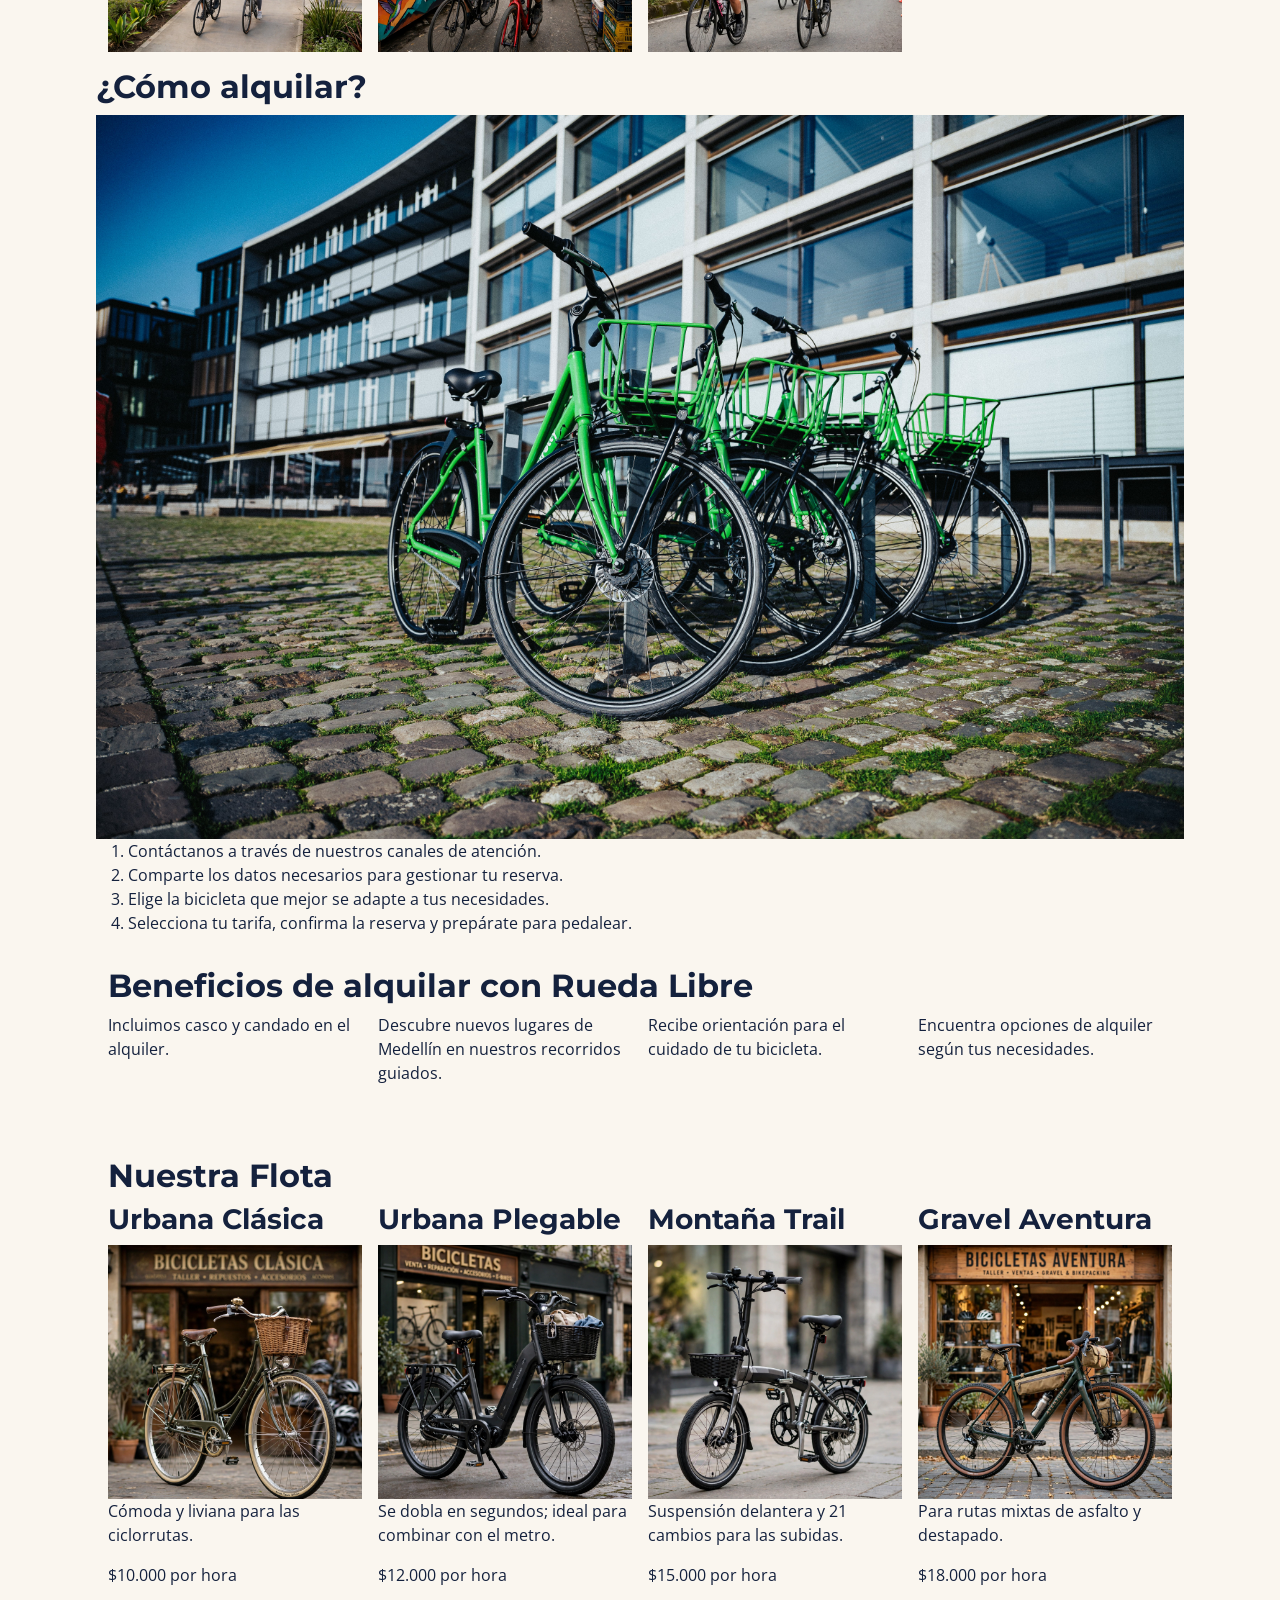
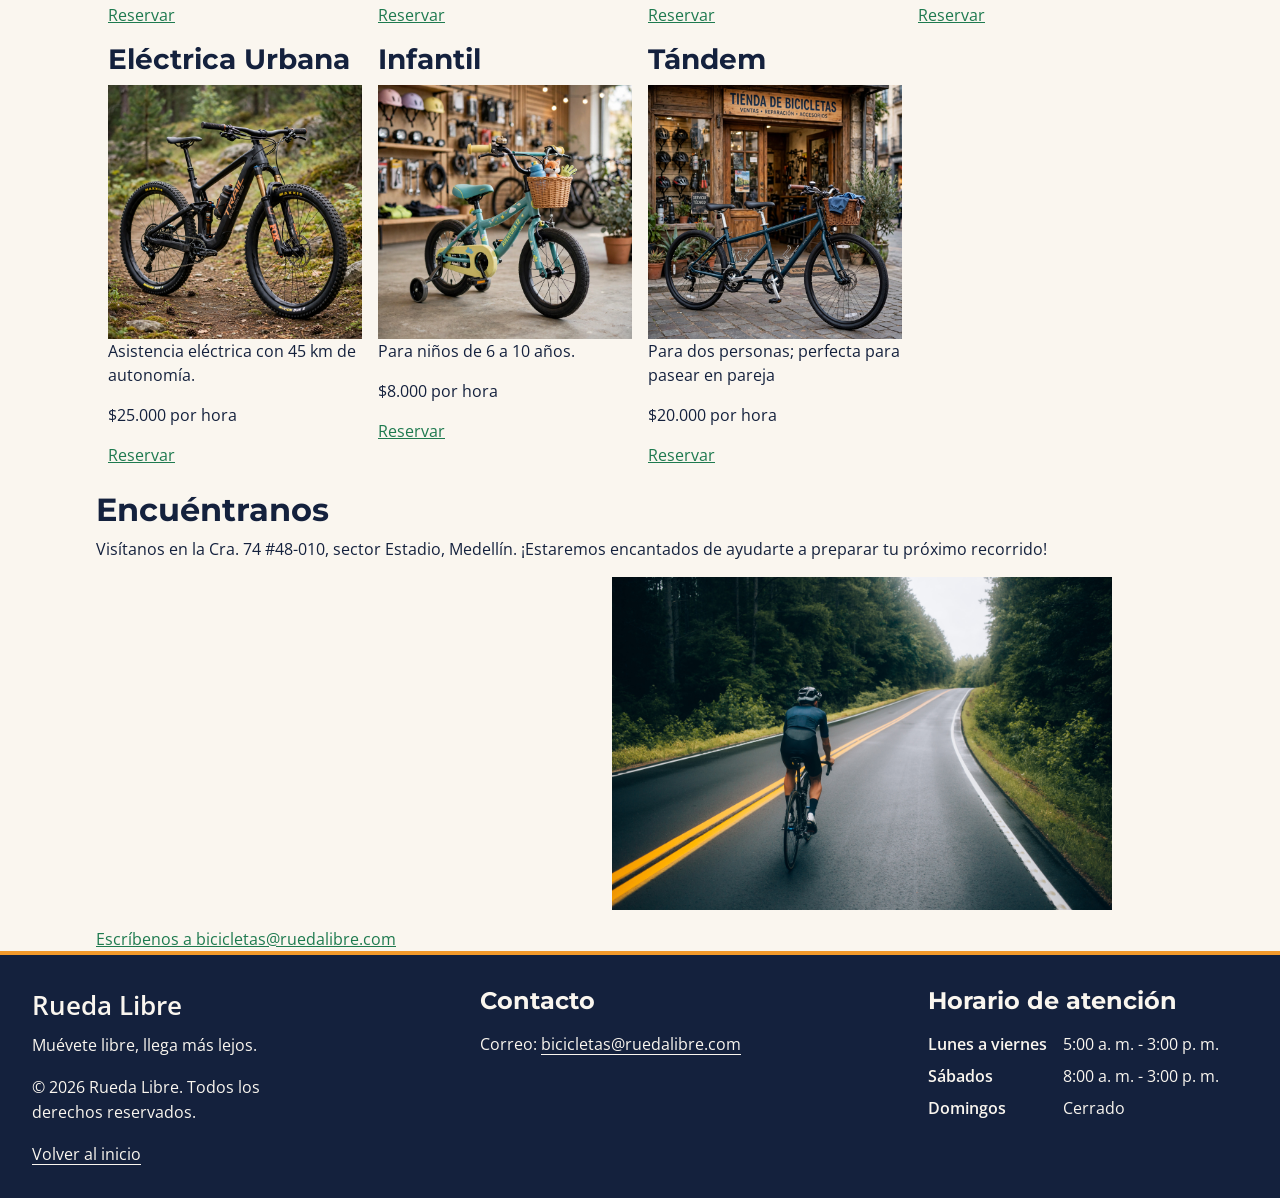
==== commit b78bb82e: "feat: migrar pagina de inicio a Bootstrap" ====
--- a/index.html
+++ b/index.html
@@ -3,6 +3,7 @@
 <head>
     <meta charset="UTF-8">
     <meta name="viewport" content="width=device-width, initial-scale=1.0">
+    <link href="https://cdn.jsdelivr.net/npm/bootstrap@5.3.8/dist/css/bootstrap.min.css" rel="stylesheet">
     <link rel="preconnect" href="https://fonts.googleapis.com">
     <link rel="preconnect" href="https://fonts.gstatic.com" crossorigin>
     <link href="https://fonts.googleapis.com/css2?family=Montserrat:ital,wght@0,100..900;1,100..900&family=Open+Sans:ital,wght@0,300..800;1,300..800&display=swap" rel="stylesheet">
@@ -25,14 +26,19 @@
     </header>
 
     <main class="portada">
-        <section class="hero-portada">
-        <div class="texto-portada">
-                <h1>Rueda Libre</h1>
-                <p>
-                Descubre Medellín sobre dos ruedas. Alquila tu bicicleta con nosotros y disfruta de una forma práctica, saludable y divertida de recorrer la ciudad. Conoce nuestra ubicación en la sección <a href="#encuentranos">Encuéntranos</a>.</p>            
+        <div class="container text-center">
+            <div class="row align-items-center">
+                <section class="col-12 col-md-6">
+                    <h1>Rueda Libre</h1>
+                    <p>
+                    Descubre Medellín sobre dos ruedas. Alquila tu bicicleta con nosotros y disfruta de una forma práctica, saludable y divertida de recorrer la ciudad. Conoce nuestra ubicación en la sección <a href="#encuentranos">Encuéntranos</a>.</p>            
+                </section>
+                <div class="col-12 col-md-6">
+                    <img src="img/imagen-bicicleta-de-noche.jpg" alt="Bicicleta en la ciudad de noche" width="500" class="rounded img-fluid py-3">
+                </div>
             </div>
-            <img src="img/imagen-bicicleta-de-noche.jpg" alt="Bicicleta en la ciudad de noche" width="500">
-        </section>
+        </div>
+
 
         <section>
             <h2>¿Quiénes somos?</h2>
@@ -42,152 +48,189 @@
 
         <section>
             <h2>Nuestros servicios</h2>
-            
-            <div class="servicios">
-                <article class="tarjeta-servicio">
-                    <h3>Alquiler de bicicletas</h3>
-                    <p>Encuentra una forma cómoda de recorrer Medellín. Alquila una bicicleta para tus desplazamientos o paseos por la ciudad. Tu alquiler incluye casco y candado para que disfrutes del recorrido con mayor tranquilidad.</p>
-                    <img src="./img/alquiler-bicicleta.png" alt="Imagen ilustrativa sobre alquiler de bicicletas" width="500">
-                </article>
+            <div class="container">
+                <div class="servicios">
+                    <article class="tarjeta-servicio">
+                        <h3>Alquiler de bicicletas</h3>
+                        <p>Encuentra una forma cómoda de recorrer Medellín. Alquila una bicicleta para tus desplazamientos o paseos por la ciudad. Tu alquiler incluye casco y candado para que disfrutes del recorrido con mayor tranquilidad.</p>
+                        <img src="./img/alquiler-bicicleta.png" alt="Imagen ilustrativa sobre alquiler de bicicletas" width="500">
+                    </article>
+                    
+                    <article class="tarjeta-servicio">
+                        <h3>Recorridos guiados</h3>
+                        <p>Explora Medellín acompañado de nuestros recorridos guiados. Descubre lugares emblemáticos, conoce rincones diferentes y disfruta de la ciudad mientras pedaleas.</p>
+                        <img src="./img/recorridos-guiados.png" alt="Imagen ilustrativa sobre recorridos guiados en Medellín" width="500">
+                    </article>
+
+                    <article class="tarjeta-servicio">
+                        <h3>Mantenimiento de bicicletas</h3>
+                        <p>Cuida tu bicicleta y manténla en buenas condiciones. Te ofrecemos mantenimiento para ayudarte a disfrutar de recorridos más seguros y prolongar la vida útil de tu bicicleta.</p>
+                        <img src="./img/mantenimiento-bicicleta.png" alt="Imagen ilustrativa sobre el mantenimiento de una bicicleta" width="500">
+                    </article>
+
+                    <article class="tarjeta-servicio">
+                        <span class="etiqueta-nuevo">Nuevo</span>
+                        <h3>Bicicletas eléctricas</h3>
+                        <p>Recorre Medellín con asistencia eléctrica. Una alternativa cómoda para disfrutar la ciudad y sus recorridos con menos esfuerzo.</p>
+                        <img src="./img/bicicleta-electrica.png" alt="Bicicleta disponible para alquiler" width="500">
+                    </article>
+                </div>
+            </div>
+
+        </section>
+
+        <section class="seccion-rutas">
+            <div class="container py-3">
+                <h2>Nuestras Rutas</h2>
+                <div class="row g-3">
+                    
                 
-                <article class="tarjeta-servicio">
-                    <h3>Recorridos guiados</h3>
-                    <p>Explora Medellín acompañado de nuestros recorridos guiados. Descubre lugares emblemáticos, conoce rincones diferentes y disfruta de la ciudad mientras pedaleas.</p>
-                    <img src="./img/recorridos-guiados.png" alt="Imagen ilustrativa sobre recorridos guiados en Medellín" width="500">
-                </article>
-
-                <article class="tarjeta-servicio">
-                    <h3>Mantenimiento de bicicletas</h3>
-                    <p>Cuida tu bicicleta y manténla en buenas condiciones. Te ofrecemos mantenimiento para ayudarte a disfrutar de recorridos más seguros y prolongar la vida útil de tu bicicleta.</p>
-                    <img src="./img/mantenimiento-bicicleta.png" alt="Imagen ilustrativa sobre el mantenimiento de una bicicleta" width="500">
-                </article>
-
-                <article class="tarjeta-servicio">
-                    <span class="etiqueta-nuevo">Nuevo</span>
-                    <h3>Bicicletas eléctricas</h3>
-                    <p>Recorre Medellín con asistencia eléctrica. Una alternativa cómoda para disfrutar la ciudad y sus recorridos con menos esfuerzo.</p>
-                    <img src="./img/bicicleta-electrica.png" alt="Bicicleta disponible para alquiler" width="500">
-                </article>
+                    <div class="col-12 col-sm-6 col-lg-4 col-xl-3">
+                        <article class="d-flex flex-column h-100">
+                            <h3>reto Rio y Parques</h3>
+                            <p class="flex-grow-1">Nivel: Fácil. Disfruta de un recorrido tranquilo junto al río y descubre los parques de Medellín mientras pedaleas.</p>
+                            <img src="img/rio-parques.png" alt="Ilustración de el reto rio y parques" class="img-fluid">
+                        </article>
+                    </div>
+                    
+                    <div class="col-12 col-sm-6 col-lg-4 col-xl-3">
+                        <article class="d-flex flex-column h-100">
+                            <h3>Reto Sabores del Barrio</h3>
+                            <p class="flex-grow-1">Nivel: Medio. Explora los sabores y la cultura de los barrios de Medellín en una ruta llena de experiencias.</p>
+                            <img src="img/sabores-barrio.png" alt="Ilustración de el reto sabores del barrio" class="img-fluid">
+                        </article>
+                    </div>
+
+                    <div class="col-12 col-sm-6 col-lg-4 col-xl-3">
+                        <article class="d-flex flex-column h-100">
+                            <h3>Reto las palmas</h3>
+                            <p class="flex-grow-1">Nivel: Difícil. Afronta el desafío de Las Palmas con un recorrido exigente, ideal para ciclistas que buscan poner a prueba su resistencia.</p>
+                            <img src="img/reto-palmas.png" alt="Ilustración de el reto las palmas" class="img-fluid">
+                        </article>                        
+                    </div>
+                </div>
             </div>
         </section>
 
-        <section class="seccion-rutas">
-            <h2>Nuestras Rutas</h2>
-            <div class="contenedor-rutas">
-                <article>
-                    <h3>reto Rio y Parques</h3>
-                    <p>Nivel: Fácil. Disfruta de un recorrido tranquilo junto al río y descubre los parques de Medellín mientras pedaleas.</p>
-                    <img src="img/rio-parques.png" alt="Ilustración de el reto rio y parques">
-                </article>
-                
-                <article>
-                    <h3>Reto Sabores del Barrio</h3>
-                    <p>Nivel: Medio. Explora los sabores y la cultura de los barrios de Medellín en una ruta llena de experiencias.</p>
-                    <img src="img/sabores-barrio.png" alt="Ilustración de el reto sabores del barrio">
-                </article>
-
-                <article>
-                    <h3>Reto las palmas</h3>
-                    <p>Nivel: Difícil. Afronta el desafío de Las Palmas con un recorrido exigente, ideal para ciclistas que buscan poner a prueba su resistencia.</p>
-                    <img src="img/reto-palmas.png" alt="Ilustración de el reto las palmas">
-                </article>
+        <section class="seccion-alquilar">
+                <h2>¿Cómo alquilar?</h2>
+
+                <img src="img/bicicletas-aparcadas.jpg"
+                    alt="Bicicletas aparcadas en la calle"
+                    class="img-fluid">
+
+                <ol>
+                    <li>Contáctanos a través de nuestros canales de atención.</li>
+                    <li>Comparte los datos necesarios para gestionar tu reserva.</li>
+                    <li>Elige la bicicleta que mejor se adapte a tus necesidades.</li>
+                    <li>Selecciona tu tarifa, confirma la reserva y prepárate para pedalear.</li>
+                </ol>
+        </section>
+
+        <section>
+            <div class="container py-3">
+                <h2>Beneficios de alquilar con Rueda Libre</h2>
+                <ul class="row g-3 list-unstyled">
+                    <li class="col-12 col-sm-6 col-lg-4 col-xl-3">
+                        <article class="h-100">
+                            <p>Incluimos casco y candado en el alquiler.</p>
+                        </article>
+                    </li>
+                    <li class="col-12 col-sm-6 col-lg-4 col-xl-3">
+                        <article class="h-100">
+                            <p>Descubre nuevos lugares de Medellín en nuestros recorridos guiados.</p>
+                        </article>
+                    </li>
+                    <li class="col-12 col-sm-6 col-lg-4 col-xl-3">
+                        <article class="h-100">
+                            <p>Recibe orientación para el cuidado de tu bicicleta.</p>
+                        </article>
+                    </li>
+                    <li class="col-12 col-sm-6 col-lg-4 col-xl-3">
+                        <article class="h-100">
+                            <p>Encuentra opciones de alquiler según tus necesidades.</p>
+                        </article>
+                    </li>
+                </ul>
             </div>
         </section>
 
-        <section>
-            <div class="seccion-alquilar">
-                <section>
-                    <h2>¿Cómo alquilar?</h2>
-
-                    <img src="img/bicicletas-aparcadas.jpg" alt="Bicicletas aparcadas en la calle" width="500">
-
-                    <ol>
-                        <li>Contáctanos a través de nuestros canales de atención.</li>
-                        <li>Comparte los datos necesarios para gestionar tu reserva.</li>
-                        <li>Elige la bicicleta que mejor se adapte a tus necesidades.</li>
-                        <li>Selecciona tu tarifa, confirma la reserva y prepárate para pedalear.</li>
-                    </ol>
-
-                    <h3>Beneficios de alquilar con Rueda Libre</h3>
-
-                    <ul>
-                        <li>Incluimos casco y candado en el alquiler.</li>
-                        <li>Descubre nuevos lugares de Medellín en nuestros recorridos guiados.</li>
-                        <li>Recibe orientación para el cuidado de tu bicicleta.</li>
-                        <li>Encuentra opciones de alquiler según tus necesidades.</li>
-                    </ul>
-                </section>
-            </div>
-        </section>
-
-
-        <section class="seccion-flota">
-            <h2>Nuestra Flota</h2>
-
-            <div class="contenedor-bicicletas">
-                <article>
-                    <h3>Urbana Clásica</h3>
-                    <img src="img/urbana-clasica.png"
-                        alt="Ilustración de una bicicleta urbana clásica">
-                    <p>Cómoda y liviana para las ciclorrutas.</p>
-                    <p class="precio-bicicleta">$10.000 por hora</p>
-                    <a href="./paginas/reservas.html">Reservar</a>
-                </article>
-
-                <article>
-                    <h3>Urbana Plegable</h3>
-                    <img src="img/bicicleta-plegable.png"
-                        alt="Ilustración de una bicicleta urbana plegable">
-                    <p>Se dobla en segundos; ideal para combinar con el metro.</p>
-                    <p class="precio-bicicleta">$12.000 por hora</p>
-                    <a href="./paginas/reservas.html">Reservar</a>
-                </article>
-
-                <article>
-                    <h3>Montaña Trail</h3>
-                    <img src="img/bicicleta-montana.png"
-                        alt="Ilustración de una bicicleta de montaña Trail">
-                    <p>Suspensión delantera y 21 cambios para las subidas.</p>
-                    <p class="precio-bicicleta">$15.000 por hora</p>
-                    <a href="./paginas/reservas.html">Reservar</a>
-                </article>
-
-                <article>
-                    <h3>Gravel Aventura</h3>
-                    <img src="img/bicicleta-gravel.png"
-                        alt="Ilustración de una bicicleta Gravel Aventura">
-                    <p>Para rutas mixtas de asfalto y destapado.</p>
-                    <p class="precio-bicicleta">$18.000 por hora</p>
-                    <a href="./paginas/reservas.html">Reservar</a>
-                </article>
-
-                <article>
-                    <h3>Eléctrica Urbana</h3>
-                    <img src="img/bicicleta-electrica-urbana.png"
-                        alt="Ilustración de una bicicleta eléctrica urbana">
-                    <p>Asistencia eléctrica con 45 km de autonomía.</p>
-                    <p class="precio-bicicleta">$25.000 por hora</p>
-                    <a href="./paginas/reservas.html">Reservar</a>
-                </article>
-
-                <article>
-                    <h3>Infantil</h3>
-                    <img src="img/bicicleta-infantil.png"
-                        alt="Ilustración de una bicicleta infantil">
-                    <p>Para niños de 6 a 10 años.</p>
-                    <p class="precio-bicicleta">$8.000 por hora</p>
-                    <a href="./paginas/reservas.html">Reservar</a>
-                </article>
-
-                <article>
-                    <h3>Tándem</h3>
-                    <img src="img/bicicleta-tandem.png" alt="Ilustracion de una bicicleta Tándem">
-                    <p>Para dos personas; perfecta para pasear en pareja</p>
-                    <p class="precio-bicicleta">$20.000 por hora</p>
-                    <a href="./paginas/reservas.html">Reservar</a>
-                </article>
-            </div>
-        </section>
+        <div class="container py-4">
+            <section class="seccion-flota">
+                <h2>Nuestra Flota</h2>
+                <div class="row g-3">
+                    <div class="col-12 col-sm-6 col-lg-4 col-xl-3">
+                        <article>
+                            <h3>Urbana Clásica</h3>
+                            <img src="img/urbana-clasica.png" alt="Ilustración de una bicicleta urbana clásica" class="img-fluid">
+                            <p>Cómoda y liviana para las ciclorrutas.</p>
+                            <p class="precio-bicicleta">$10.000 por hora</p>
+                            <a href="./paginas/reservas.html">Reservar</a>
+                        </article>                             
+                    </div> 
+
+                    <div class="col-12 col-sm-6 col-lg-4 col-xl-3">
+                        <article>
+                            <h3>Urbana Plegable</h3>
+                            <img src="img/bicicleta-plegable.png" alt="Ilustración de una bicicleta urbana plegable" class="img-fluid">
+                            <p>Se dobla en segundos; ideal para combinar con el metro.</p>
+                            <p class="precio-bicicleta">$12.000 por hora</p>
+                            <a href="./paginas/reservas.html">Reservar</a>
+                        </article>                            
+                    </div>
+
+                    <div class="col-12 col-sm-6 col-lg-4 col-xl-3">
+                        <article>
+                            <h3>Montaña Trail</h3>
+                            <img src="img/bicicleta-montana.png" alt="Ilustración de una bicicleta de montaña Trail" class="img-fluid">
+                            <p>Suspensión delantera y 21 cambios para las subidas.</p>
+                            <p class="precio-bicicleta">$15.000 por hora</p>
+                            <a href="./paginas/reservas.html">Reservar</a>
+                        </article>
+                    </div>
+
+                    <div class="col-12 col-sm-6 col-lg-4 col-xl-3">
+                        <article>
+                            <h3>Gravel Aventura</h3>
+                            <img src="img/bicicleta-gravel.png" alt="Ilustración de una bicicleta Gravel Aventura" class="img-fluid">
+                            <p>Para rutas mixtas de asfalto y destapado.</p>
+                            <p class="precio-bicicleta">$18.000 por hora</p>
+                            <a href="./paginas/reservas.html">Reservar</a>
+                        </article>
+                    </div>
+
+                    <div class="col-12 col-sm-6 col-lg-4 col-xl-3">
+                        <article>
+                            <h3>Eléctrica Urbana</h3>
+                            <img src="img/bicicleta-electrica-urbana.png" alt="Ilustración de una bicicleta eléctrica urbana" class="img-fluid">
+                            <p>Asistencia eléctrica con 45 km de autonomía.</p>
+                            <p class="precio-bicicleta">$25.000 por hora</p>
+                            <a href="./paginas/reservas.html">Reservar</a>
+                        </article>
+                    </div>
+
+                    <div class="col-12 col-sm-6 col-lg-4 col-xl-3">
+                        <article>
+                            <h3>Infantil</h3>
+                            <img src="img/bicicleta-infantil.png" alt="Ilustración de una bicicleta infantil" class="img-fluid">
+                            <p>Para niños de 6 a 10 años.</p>
+                            <p class="precio-bicicleta">$8.000 por hora</p>
+                            <a href="./paginas/reservas.html">Reservar</a>
+                        </article>                            
+                    </div>
+
+                    <div class="col-12 col-sm-6 col-lg-4 col-xl-3">
+                        <article>
+                            <h3>Tándem</h3>
+                            <img src="img/bicicleta-tandem.png" alt="Ilustracion de una bicicleta Tándem" class="img-fluid">
+                            <p>Para dos personas; perfecta para pasear en pareja</p>
+                            <p class="precio-bicicleta">$20.000 por hora</p>
+                            <a href="./paginas/reservas.html">Reservar</a>
+                        </article>                            
+                    </div>
+                </div>
+            </section>
+        </div>
         
         <div class="seccion-encuentranos">
             <section>
@@ -213,7 +256,6 @@
                 <a href="mailto:bicicletas@ruedalibre.com">Escríbenos a bicicletas@ruedalibre.com</a>
             </section>
         </div>
-
     </main>
 
 
--- a/css/styles.css
+++ b/css/styles.css
@@ -153,12 +153,6 @@
     min-height: 80vh;
 }
 
-.hero-portada {
-    display: grid;
-    grid-template-columns: 1fr;
-    align-items: center;
-    gap: var(--espacio-m);
-}
 
 .texto-portada {
     display: flex;
@@ -166,11 +160,6 @@
     justify-content: center;
 }
 
-.hero-portada img {
-    width: 100%;
-    height: auto;
-    object-fit: cover;
-}
 
 .servicios {
     display: flex;
@@ -212,38 +201,6 @@
     font-weight: 600;
 }
 
-.contenedor-rutas {
-    display: grid;
-    grid-template-columns: 1fr;
-    gap: var(--espacio-m);
-}
-
-.contenedor-rutas img {
-    width: 100%;
-}
-
-.contenedor-bicicletas {
-    display: grid;
-    grid-template-columns: 1fr;
-    gap: var(--espacio-s);
-    padding: var(--espacio-s);
-}
-
-.contenedor-bicicletas article {
-    display: flex;
-    flex-direction: column;
-    justify-content: flex-start;
-    min-width: 0;
-}
-
-.contenedor-bicicletas a {
-    margin-top: auto;
-}
-
-.contenedor-bicicletas img {
-    width: 100%;
-}
-
 .formulario-layout {
     display: grid;
     grid-template-columns: 1fr;
@@ -417,14 +374,6 @@
         max-width: none;
     }
 
-    .contenedor-rutas {
-        grid-template-columns: repeat(2, minmax(0, 1fr));
-    }
-
-    .contenedor-bicicletas {
-        grid-template-columns: repeat(2, minmax(0, 1fr));
-    }
-
     .inputs-layout {
         grid-template-columns: repeat(2, minmax(0, 1fr));
     }
@@ -458,21 +407,6 @@
 
 @media (min-width: 1200px) {
 
-
-    .hero-portada {
-        grid-template-columns: 1fr 1fr;
-        gap: var(--espacio-l);
-        min-height: 70vh;
-    }
-
-    .contenedor-rutas {
-        grid-template-columns: repeat(3, minmax(0, 1fr));
-    }
-
-    .contenedor-bicicletas {
-        grid-template-columns: repeat(4, minmax(0, 1fr));
-    }
-
     .formulario-layout {
         grid-template-columns: 2fr 1fr;
     }
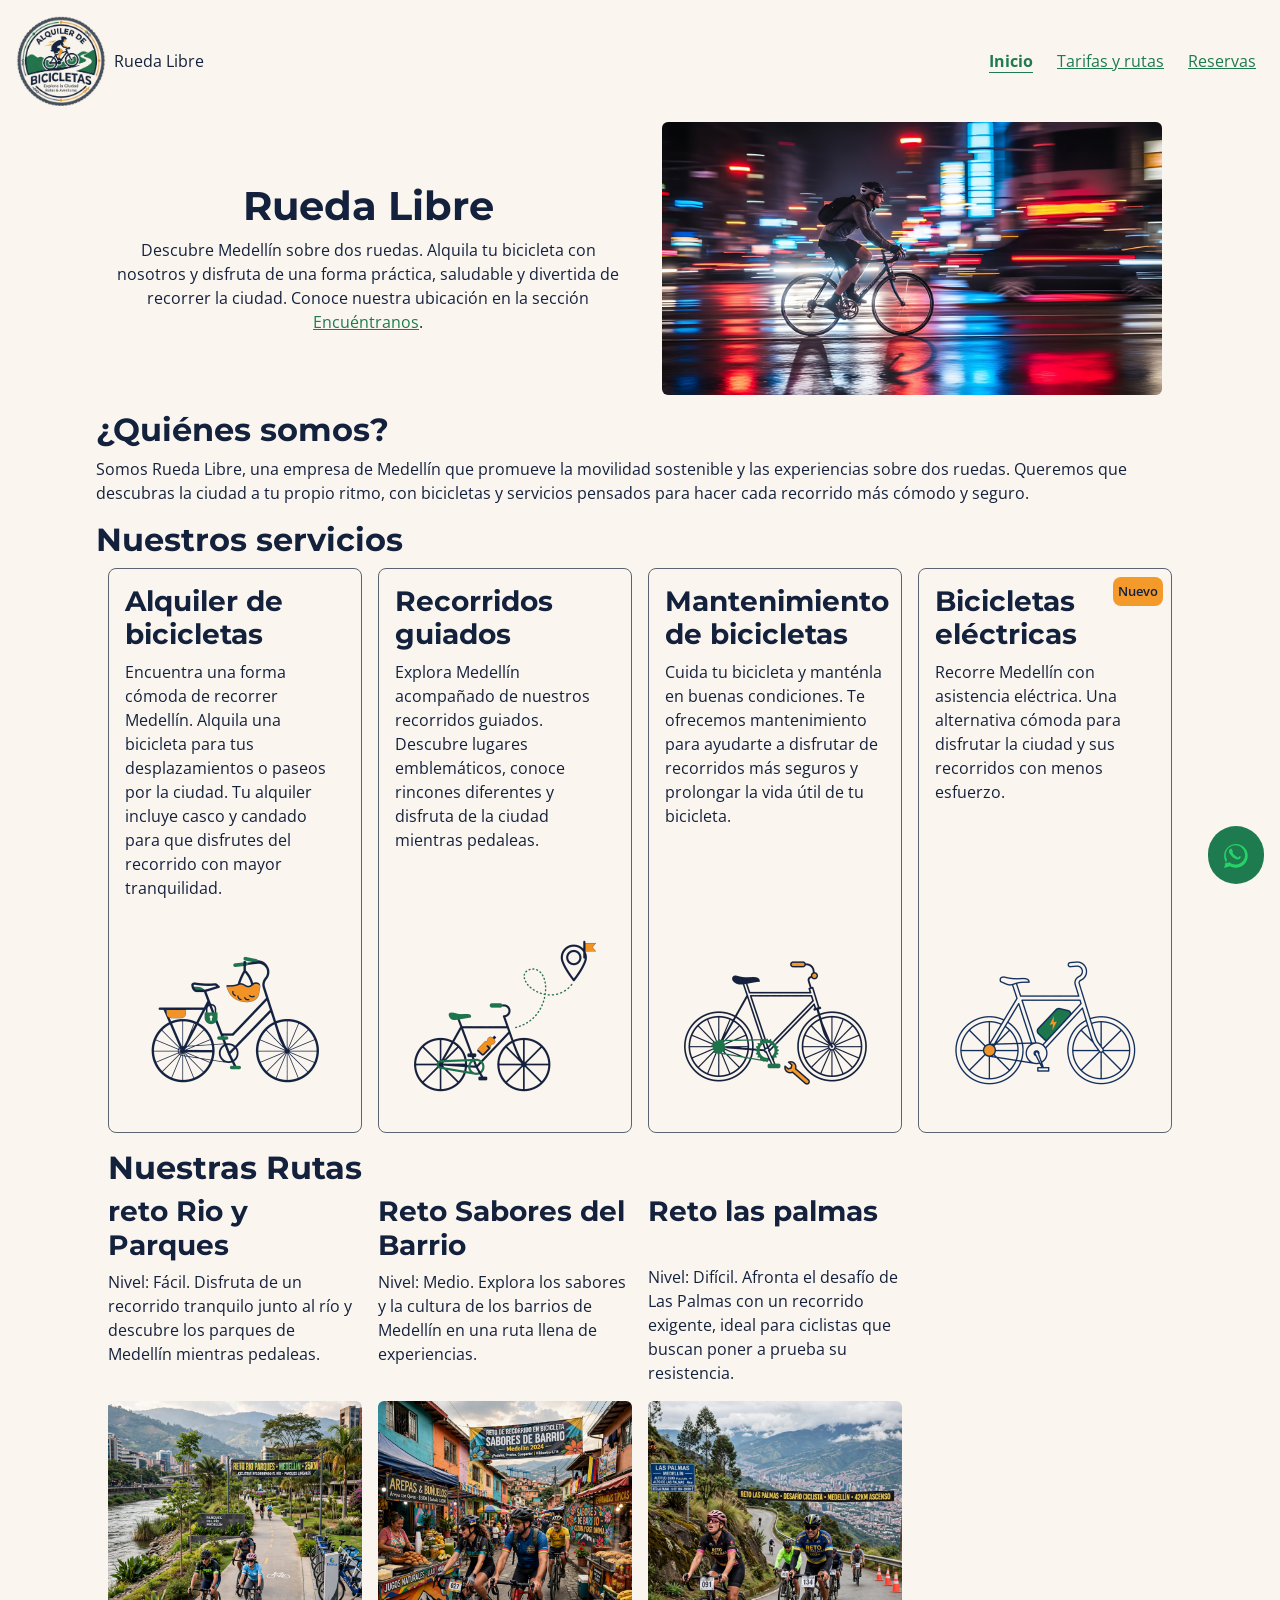
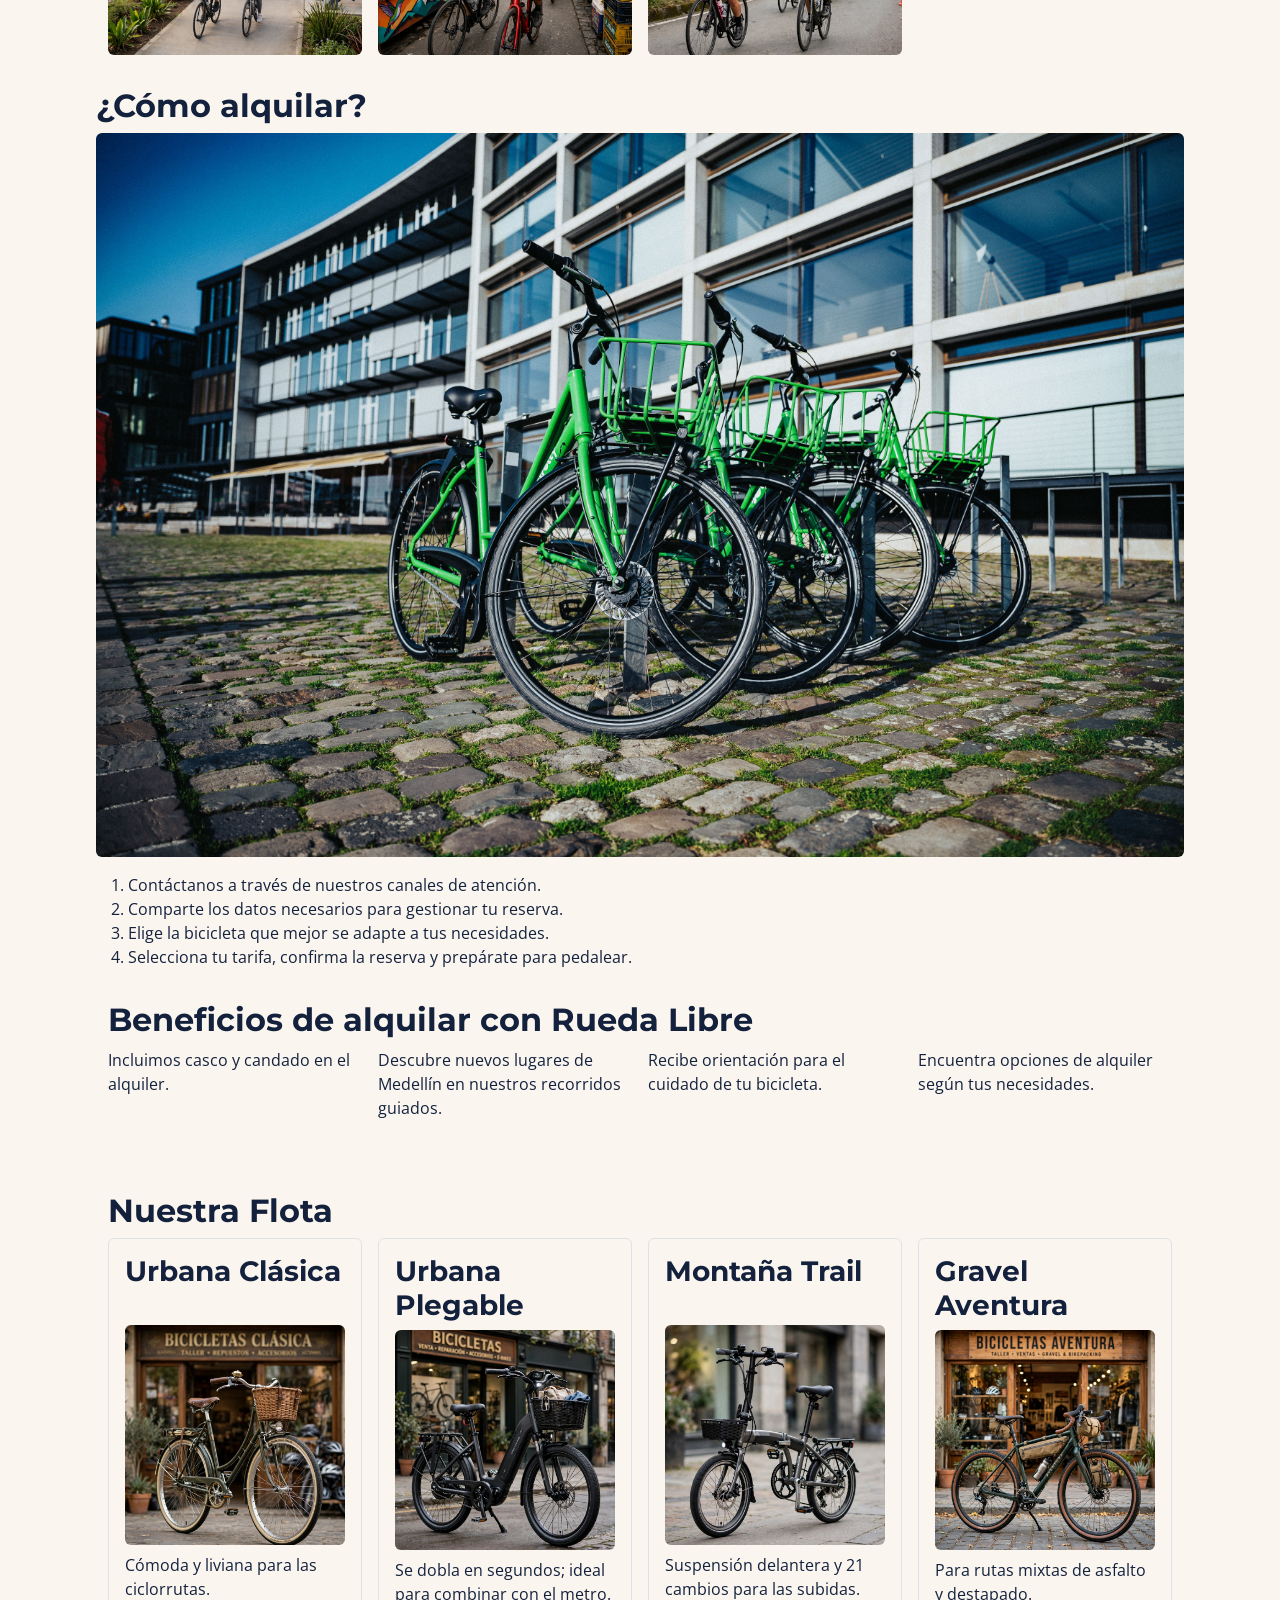
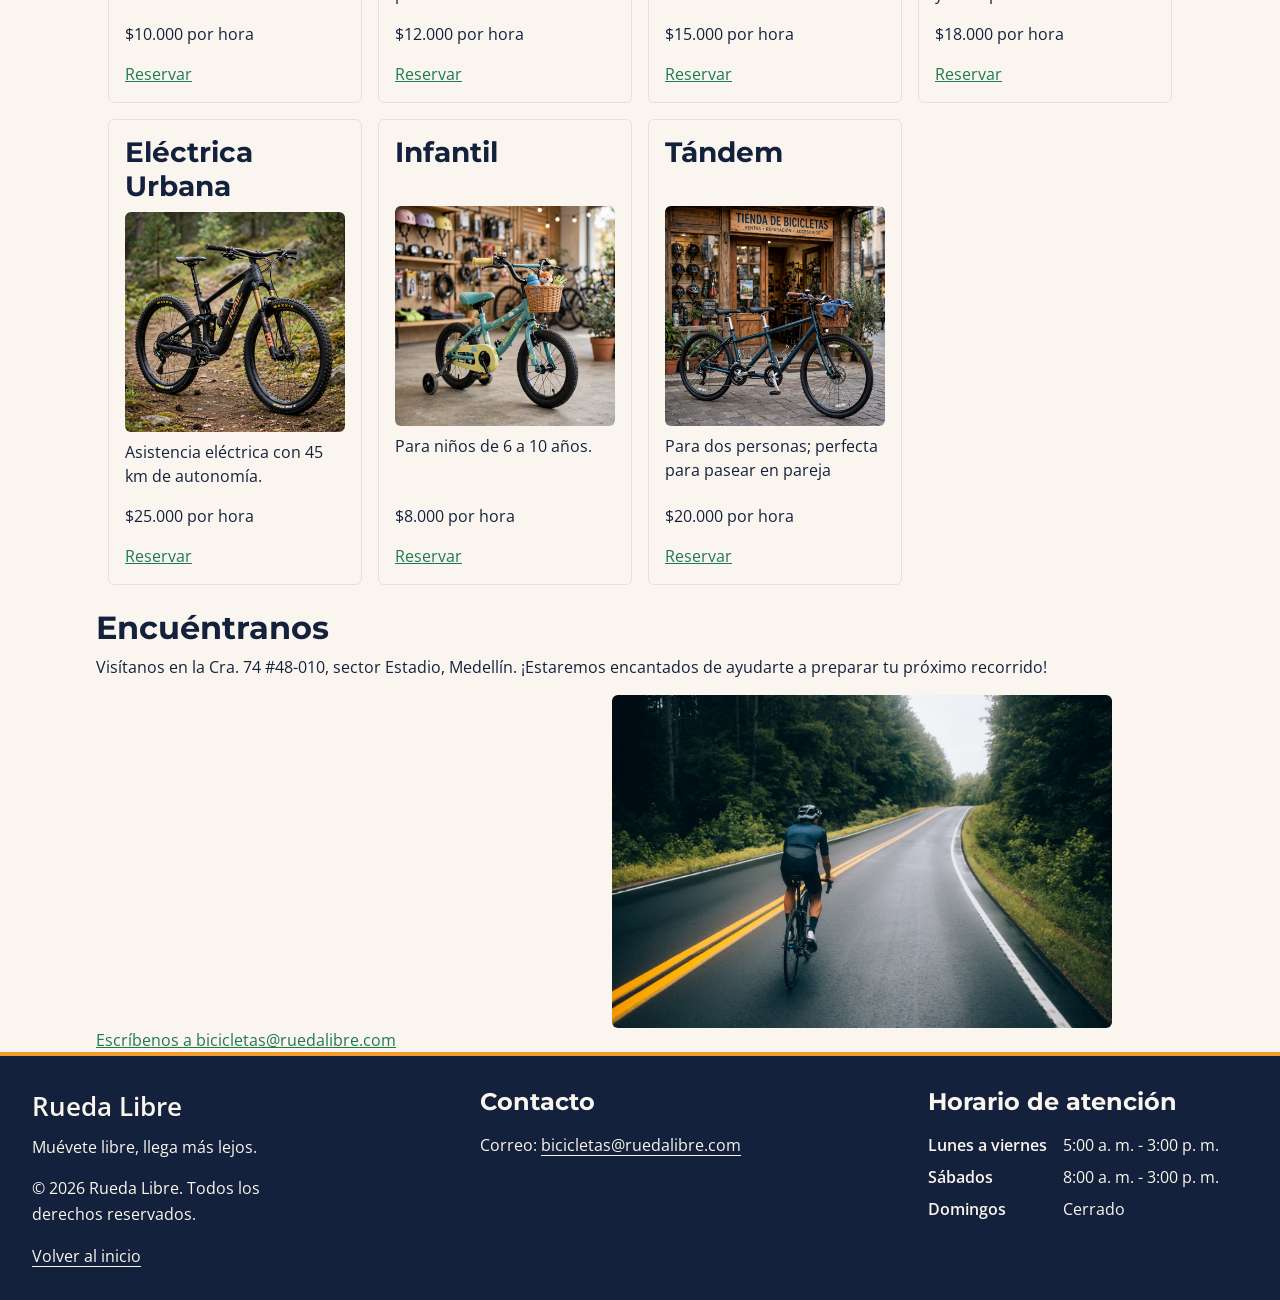
==== commit d010e8f3: "feat: migrar paginas y catalogo a Bootstrap v2.0-beta" ====
--- a/index.html
+++ b/index.html
@@ -34,7 +34,7 @@
                     Descubre Medellín sobre dos ruedas. Alquila tu bicicleta con nosotros y disfruta de una forma práctica, saludable y divertida de recorrer la ciudad. Conoce nuestra ubicación en la sección <a href="#encuentranos">Encuéntranos</a>.</p>            
                 </section>
                 <div class="col-12 col-md-6">
-                    <img src="img/imagen-bicicleta-de-noche.jpg" alt="Bicicleta en la ciudad de noche" width="500" class="rounded img-fluid py-3">
+                    <img src="img/imagen-bicicleta-de-noche.jpg" alt="Bicicleta en la ciudad de noche" width="500" class="img-fluid rounded mb-3">
                 </div>
             </div>
         </div>
@@ -53,26 +53,26 @@
                     <article class="tarjeta-servicio">
                         <h3>Alquiler de bicicletas</h3>
                         <p>Encuentra una forma cómoda de recorrer Medellín. Alquila una bicicleta para tus desplazamientos o paseos por la ciudad. Tu alquiler incluye casco y candado para que disfrutes del recorrido con mayor tranquilidad.</p>
-                        <img src="./img/alquiler-bicicleta.png" alt="Imagen ilustrativa sobre alquiler de bicicletas" width="500">
+                        <img src="./img/alquiler-bicicleta.png" alt="Imagen ilustrativa sobre alquiler de bicicletas" width="500" class="img-fluid rounded">
                     </article>
                     
                     <article class="tarjeta-servicio">
                         <h3>Recorridos guiados</h3>
                         <p>Explora Medellín acompañado de nuestros recorridos guiados. Descubre lugares emblemáticos, conoce rincones diferentes y disfruta de la ciudad mientras pedaleas.</p>
-                        <img src="./img/recorridos-guiados.png" alt="Imagen ilustrativa sobre recorridos guiados en Medellín" width="500">
+                        <img src="./img/recorridos-guiados.png" alt="Imagen ilustrativa sobre recorridos guiados en Medellín" width="500" class="img-fluid rounded">
                     </article>
 
                     <article class="tarjeta-servicio">
                         <h3>Mantenimiento de bicicletas</h3>
                         <p>Cuida tu bicicleta y manténla en buenas condiciones. Te ofrecemos mantenimiento para ayudarte a disfrutar de recorridos más seguros y prolongar la vida útil de tu bicicleta.</p>
-                        <img src="./img/mantenimiento-bicicleta.png" alt="Imagen ilustrativa sobre el mantenimiento de una bicicleta" width="500">
+                        <img src="./img/mantenimiento-bicicleta.png" alt="Imagen ilustrativa sobre el mantenimiento de una bicicleta" width="500" class="img-fluid rounded">
                     </article>
 
                     <article class="tarjeta-servicio">
                         <span class="etiqueta-nuevo">Nuevo</span>
                         <h3>Bicicletas eléctricas</h3>
                         <p>Recorre Medellín con asistencia eléctrica. Una alternativa cómoda para disfrutar la ciudad y sus recorridos con menos esfuerzo.</p>
-                        <img src="./img/bicicleta-electrica.png" alt="Bicicleta disponible para alquiler" width="500">
+                        <img src="./img/bicicleta-electrica.png" alt="Bicicleta disponible para alquiler" width="500" class="img-fluid rounded">
                     </article>
                 </div>
             </div>
@@ -83,30 +83,34 @@
             <div class="container py-3">
                 <h2>Nuestras Rutas</h2>
                 <div class="row g-3">
+                    <div class="col-12 col-sm-6 col-lg-4 col-xl-3 mb-3">
+                        <article class="d-flex flex-column h-100">
+                            <div class="d-flex flex-column bloque-superior-rutas">
+                            <h3>reto Rio y Parques</h3>
+                            </div>
+                            <p class="flex-grow-1">Nivel: Fácil. Disfruta de un recorrido tranquilo junto al río y descubre los parques de Medellín mientras pedaleas.</p>
+                            <img src="img/rio-parques.png" alt="Ilustración de el reto rio y parques" class="img-fluid rounded">
+                        </article>
+                    </div>
                     
-                
-                    <div class="col-12 col-sm-6 col-lg-4 col-xl-3">
+                    <div class="col-12 col-sm-6 col-lg-4 col-xl-3 mb-3">
                         <article class="d-flex flex-column h-100">
-                            <h3>reto Rio y Parques</h3>
-                            <p class="flex-grow-1">Nivel: Fácil. Disfruta de un recorrido tranquilo junto al río y descubre los parques de Medellín mientras pedaleas.</p>
-                            <img src="img/rio-parques.png" alt="Ilustración de el reto rio y parques" class="img-fluid">
-                        </article>
-                    </div>
-                    
-                    <div class="col-12 col-sm-6 col-lg-4 col-xl-3">
+                            <div class="d-flex flex-column bloque-superior-rutas">
+                            <h3>Reto Sabores del Barrio</h3>
+                            </div>
+                            <p class="flex-grow-1">Nivel: Medio. Explora los sabores y la cultura de los barrios de Medellín en una ruta llena de experiencias.</p>
+                            <img src="img/sabores-barrio.png" alt="Ilustración de el reto sabores del barrio" class="img-fluid rounded">
+                        </article>
+                    </div>
+
+                    <div class="col-12 col-sm-6 col-lg-4 col-xl-3 mb-3">
                         <article class="d-flex flex-column h-100">
-                            <h3>Reto Sabores del Barrio</h3>
-                            <p class="flex-grow-1">Nivel: Medio. Explora los sabores y la cultura de los barrios de Medellín en una ruta llena de experiencias.</p>
-                            <img src="img/sabores-barrio.png" alt="Ilustración de el reto sabores del barrio" class="img-fluid">
-                        </article>
-                    </div>
-
-                    <div class="col-12 col-sm-6 col-lg-4 col-xl-3">
-                        <article class="d-flex flex-column h-100">
+                            <div class="d-flex flex-column bloque-superior-rutas">
                             <h3>Reto las palmas</h3>
+                            </div>
                             <p class="flex-grow-1">Nivel: Difícil. Afronta el desafío de Las Palmas con un recorrido exigente, ideal para ciclistas que buscan poner a prueba su resistencia.</p>
-                            <img src="img/reto-palmas.png" alt="Ilustración de el reto las palmas" class="img-fluid">
-                        </article>                        
+                            <img src="img/reto-palmas.png" alt="Ilustración de el reto las palmas" class="img-fluid rounded">
+                        </article>
                     </div>
                 </div>
             </div>
@@ -115,9 +119,7 @@
         <section class="seccion-alquilar">
                 <h2>¿Cómo alquilar?</h2>
 
-                <img src="img/bicicletas-aparcadas.jpg"
-                    alt="Bicicletas aparcadas en la calle"
-                    class="img-fluid">
+                <img src="img/bicicletas-aparcadas.jpg" alt="Bicicletas aparcadas en la calle" class="img-fluid rounded mb-3">
 
                 <ol>
                     <li>Contáctanos a través de nuestros canales de atención.</li>
@@ -159,78 +161,96 @@
             <section class="seccion-flota">
                 <h2>Nuestra Flota</h2>
                 <div class="row g-3">
-                    <div class="col-12 col-sm-6 col-lg-4 col-xl-3">
-                        <article>
-                            <h3>Urbana Clásica</h3>
-                            <img src="img/urbana-clasica.png" alt="Ilustración de una bicicleta urbana clásica" class="img-fluid">
-                            <p>Cómoda y liviana para las ciclorrutas.</p>
+
+                    <div class="col-12 col-sm-6 col-lg-4 col-xl-3">
+                        <article class="d-flex flex-column h-100 border p-3 rounded">
+                            <div class="d-flex flex-column bloque-superior-bici">
+                                <h3>Urbana Clásica</h3>
+                                <img src="img/urbana-clasica.png" alt="Ilustración de una bicicleta urbana clásica" class="img-fluid mt-auto rounded">
+                            </div>
+                            <p class="flex-grow-1 mt-2">Cómoda y liviana para las ciclorrutas.</p>
                             <p class="precio-bicicleta">$10.000 por hora</p>
                             <a href="./paginas/reservas.html">Reservar</a>
-                        </article>                             
-                    </div> 
-
-                    <div class="col-12 col-sm-6 col-lg-4 col-xl-3">
-                        <article>
-                            <h3>Urbana Plegable</h3>
-                            <img src="img/bicicleta-plegable.png" alt="Ilustración de una bicicleta urbana plegable" class="img-fluid">
-                            <p>Se dobla en segundos; ideal para combinar con el metro.</p>
+                        </article>
+                    </div>
+
+                    <div class="col-12 col-sm-6 col-lg-4 col-xl-3">
+                        <article class="d-flex flex-column h-100 border p-3 rounded">
+                            <div class="d-flex flex-column bloque-superior-bici">
+                                <h3>Urbana Plegable</h3>
+                                <img src="img/bicicleta-plegable.png" alt="Ilustración de una bicicleta urbana posición plegable" class="img-fluid mt-auto rounded">
+                            </div>
+                            <p class="flex-grow-1 mt-2">Se dobla en segundos; ideal para combinar con el metro.</p>
                             <p class="precio-bicicleta">$12.000 por hora</p>
                             <a href="./paginas/reservas.html">Reservar</a>
-                        </article>                            
-                    </div>
-
-                    <div class="col-12 col-sm-6 col-lg-4 col-xl-3">
-                        <article>
-                            <h3>Montaña Trail</h3>
-                            <img src="img/bicicleta-montana.png" alt="Ilustración de una bicicleta de montaña Trail" class="img-fluid">
-                            <p>Suspensión delantera y 21 cambios para las subidas.</p>
+                        </article>
+                    </div>
+
+                    <div class="col-12 col-sm-6 col-lg-4 col-xl-3">
+                        <article class="d-flex flex-column h-100 border p-3 rounded">
+                            <div class="d-flex flex-column bloque-superior-bici">
+                                <h3>Montaña Trail</h3>
+                                <img src="img/bicicleta-montana.png" alt="Ilustración de una bicicleta de montaña Trail" class="img-fluid mt-auto rounded">
+                            </div>
+                            <p class="flex-grow-1 mt-2">Suspensión delantera y 21 cambios para las subidas.</p>
                             <p class="precio-bicicleta">$15.000 por hora</p>
                             <a href="./paginas/reservas.html">Reservar</a>
                         </article>
                     </div>
 
                     <div class="col-12 col-sm-6 col-lg-4 col-xl-3">
-                        <article>
-                            <h3>Gravel Aventura</h3>
-                            <img src="img/bicicleta-gravel.png" alt="Ilustración de una bicicleta Gravel Aventura" class="img-fluid">
-                            <p>Para rutas mixtas de asfalto y destapado.</p>
+                        <article class="d-flex flex-column h-100 border p-3 rounded">
+                            <div class="d-flex flex-column bloque-superior-bici">
+                                <h3>Gravel Aventura</h3>
+                                <img src="img/bicicleta-gravel.png" alt="Ilustración de una bicicleta Gravel Aventura" class="img-fluid mt-auto rounded">
+                            </div>
+                            <p class="flex-grow-1 mt-2">Para rutas mixtas de asfalto y destapado.</p>
                             <p class="precio-bicicleta">$18.000 por hora</p>
                             <a href="./paginas/reservas.html">Reservar</a>
                         </article>
                     </div>
 
                     <div class="col-12 col-sm-6 col-lg-4 col-xl-3">
-                        <article>
-                            <h3>Eléctrica Urbana</h3>
-                            <img src="img/bicicleta-electrica-urbana.png" alt="Ilustración de una bicicleta eléctrica urbana" class="img-fluid">
-                            <p>Asistencia eléctrica con 45 km de autonomía.</p>
+                        <article class="d-flex flex-column h-100 border p-3 rounded">
+                            <div class="d-flex flex-column bloque-superior-bici">
+                                <h3>Eléctrica Urbana</h3>
+                                <img src="img/bicicleta-electrica-urbana.png" alt="Ilustración de una bicicleta eléctrica urbana" class="img-fluid mt-auto rounded">
+                            </div>
+                            <p class="flex-grow-1 mt-2">Asistencia eléctrica con 45 km de autonomía.</p>
                             <p class="precio-bicicleta">$25.000 por hora</p>
                             <a href="./paginas/reservas.html">Reservar</a>
                         </article>
                     </div>
 
                     <div class="col-12 col-sm-6 col-lg-4 col-xl-3">
-                        <article>
-                            <h3>Infantil</h3>
-                            <img src="img/bicicleta-infantil.png" alt="Ilustración de una bicicleta infantil" class="img-fluid">
-                            <p>Para niños de 6 a 10 años.</p>
+                        <article class="d-flex flex-column h-100 border p-3 rounded">
+                            <div class="d-flex flex-column bloque-superior-bici">
+                                <h3>Infantil</h3>
+                                <img src="img/bicicleta-infantil.png" alt="Ilustración de una bicicleta infantil" class="img-fluid mt-auto rounded">
+                            </div>
+                            <p class="flex-grow-1 mt-2">Para niños de 6 a 10 años.</p>
                             <p class="precio-bicicleta">$8.000 por hora</p>
                             <a href="./paginas/reservas.html">Reservar</a>
-                        </article>                            
-                    </div>
-
-                    <div class="col-12 col-sm-6 col-lg-4 col-xl-3">
-                        <article>
-                            <h3>Tándem</h3>
-                            <img src="img/bicicleta-tandem.png" alt="Ilustracion de una bicicleta Tándem" class="img-fluid">
-                            <p>Para dos personas; perfecta para pasear en pareja</p>
+                        </article>
+                    </div>
+
+                    <div class="col-12 col-sm-6 col-lg-4 col-xl-3">
+                        <article class="d-flex flex-column h-100 border p-3 rounded">
+                            <div class="d-flex flex-column bloque-superior-bici">
+                                <h3>Tándem</h3>
+                                <img src="img/bicicleta-tandem.png" alt="Ilustracion de una bicicleta Tándem" class="img-fluid mt-auto rounded">
+                            </div>
+                            <p class="flex-grow-1 mt-2">Para dos personas; perfecta para pasear en pareja</p>
                             <p class="precio-bicicleta">$20.000 por hora</p>
                             <a href="./paginas/reservas.html">Reservar</a>
-                        </article>                            
-                    </div>
+                        </article>
+                    </div>
+
                 </div>
             </section>
         </div>
+
+
         
         <div class="seccion-encuentranos">
             <section>
@@ -241,16 +261,9 @@
                 </p>
                 
                 <div class="encuentranos-contenido">
-                    <iframe
-                        src="https://maps.google.com/maps?q=Estadio%20Atanasio%20Girardot%2C%20Medell%C3%ADn&t=&z=15&ie=UTF8&iwloc=&output=embed"
-                        title="Mapa de ubicación de Rueda Libre en Medellín"
-                        width="500"
-                        height="350"
-                        loading="lazy"
-                        allowfullscreen
-                        referrerpolicy="no-referrer-when-downgrade"
-                    ></iframe>
-                    <img src="img/ciclista-manejando-en-la-carretera.jpg" alt="Ciclista recorriendo una carretera" width="500">
+                    <iframe src="https://maps.google.com/maps?q=Estadio%20Atanasio%20Girardot%2C%20Medell%C3%ADn&t=&z=15&ie=UTF8&iwloc=&output=embed" title="Mapa de ubicación de Rueda Libre en Medellín" width="500" height="333.5" loading="lazy" allowfullscreen referrerpolicy="no-referrer-when-downgrade" class="rounded"></iframe>
+
+                    <img src="img/ciclista-manejando-en-la-carretera.jpg" alt="Ciclista recorriendo una carretera" width="500" class="img-fluid rounded">
                 </div>
 
                 <a href="mailto:bicicletas@ruedalibre.com">Escríbenos a bicicletas@ruedalibre.com</a>
@@ -305,5 +318,6 @@
     >    <svg xmlns="http://w3.org" width="24" height="24" viewBox="0 0 24 24" fill="#25D366">
         <path d="M.057 24l1.687-6.163c-1.041-1.804-1.588-3.849-1.587-5.946C.06 5.348 5.397 0 11.93 0c3.165.001 6.14 1.233 8.377 3.469 2.237 2.236 3.467 5.21 3.466 8.377-.003 6.582-5.339 11.93-11.871 11.93-2.003-.001-3.972-.51-5.713-1.48L0 24zm6.59-4.846c1.6.95 3.188 1.449 4.743 1.451 5.316 0 9.647-4.32 9.65-9.635.001-2.575-1.001-4.996-2.822-6.818-1.821-1.822-4.241-2.824-6.822-2.825-5.321 0-9.653 4.321-9.656 9.637-.001 1.637.433 3.238 1.256 4.654l-.993 3.626 3.714-.974zm11.374-6.079c-.29-.145-1.716-.847-1.978-.942-.262-.096-.453-.145-.642.145-.19.29-.733.942-.899 1.133-.166.192-.332.215-.622.07-2.977-1.48-4.107-2.556-5.46-4.883-.156-.267.156-.247.446-.823.097-.192.048-.361-.024-.505-.072-.144-.642-1.546-.88-2.115-.232-.556-.465-.482-.642-.491-.166-.008-.356-.01-.545-.01s-.498.071-.758.351c-.26.28-1 .977-1 2.382s1.023 2.76 1.166 2.951c.143.19 2.012 3.073 4.875 4.31.682.295 1.214.471 1.629.603.686.218 1.312.187 1.806.114.55-.082 1.716-.701 1.956-1.379.24-.678.24-1.26.168-1.379-.071-.12-.262-.191-.552-.336z"/>
     </svg></a>
+    <script src="https://cdn.jsdelivr.net/npm/bootstrap@5.3.8/dist/js/bootstrap.bundle.min.js"></script>
 </body>
 </html>
--- a/css/styles.css
+++ b/css/styles.css
@@ -58,15 +58,6 @@
 button {
     font-family: var(--fuente-textos);
     font-weight: 400;
-    color: var(--color-crema);
-    background-color: var(--color-verde);
-    padding: var(--espacio-s);
-    border-radius: var(--espacio-s);
-}
-
-button:hover {
-    color: var(--color-azul);
-    background-color: var(--color-naranja);
 }
 
 input:focus,
@@ -201,23 +192,6 @@
     font-weight: 600;
 }
 
-.formulario-layout {
-    display: grid;
-    grid-template-columns: 1fr;
-    gap: var(--espacio-l);
-    align-items: start;
-}
-
-.formulario-layout aside {
-    position: static;
-}
-
-.inputs-layout {
-    display: grid;
-    grid-template-columns: 1fr;
-    gap: var(--espacio-s);
-}
-
 fieldset {
     margin-bottom: var(--espacio-m);
 }
@@ -250,11 +224,6 @@
     color: var(--color-crema);
 }
 
-.tabla-contenedor {
-    max-width: 100%;
-    overflow-x: auto;
-}
-
 .encuentranos-contenido {
     display: flex;
     flex-direction: column;
@@ -345,6 +314,13 @@
     background-color: var(--color-naranja);
 }
 
+.bloque-superior-bici {
+    min-height: 290px;
+}
+
+.bloque-superior-rutas {
+    min-height: 70px;
+}
 
 
 @media (min-width: 768px) {
@@ -372,10 +348,6 @@
     .tarjeta-servicio {
         flex: 1 1 40%;
         max-width: none;
-    }
-
-    .inputs-layout {
-        grid-template-columns: repeat(2, minmax(0, 1fr));
     }
 
     table {
@@ -407,15 +379,6 @@
 
 @media (min-width: 1200px) {
 
-    .formulario-layout {
-        grid-template-columns: 2fr 1fr;
-    }
-
-    .formulario-layout aside {
-        position: sticky;
-        top: var(--espacio-s);
-    }
-
     .servicios {
         flex-wrap: nowrap;
     }
@@ -435,4 +398,4 @@
     .horario-footer {
         flex-basis: 320px;
     }
-}
+}
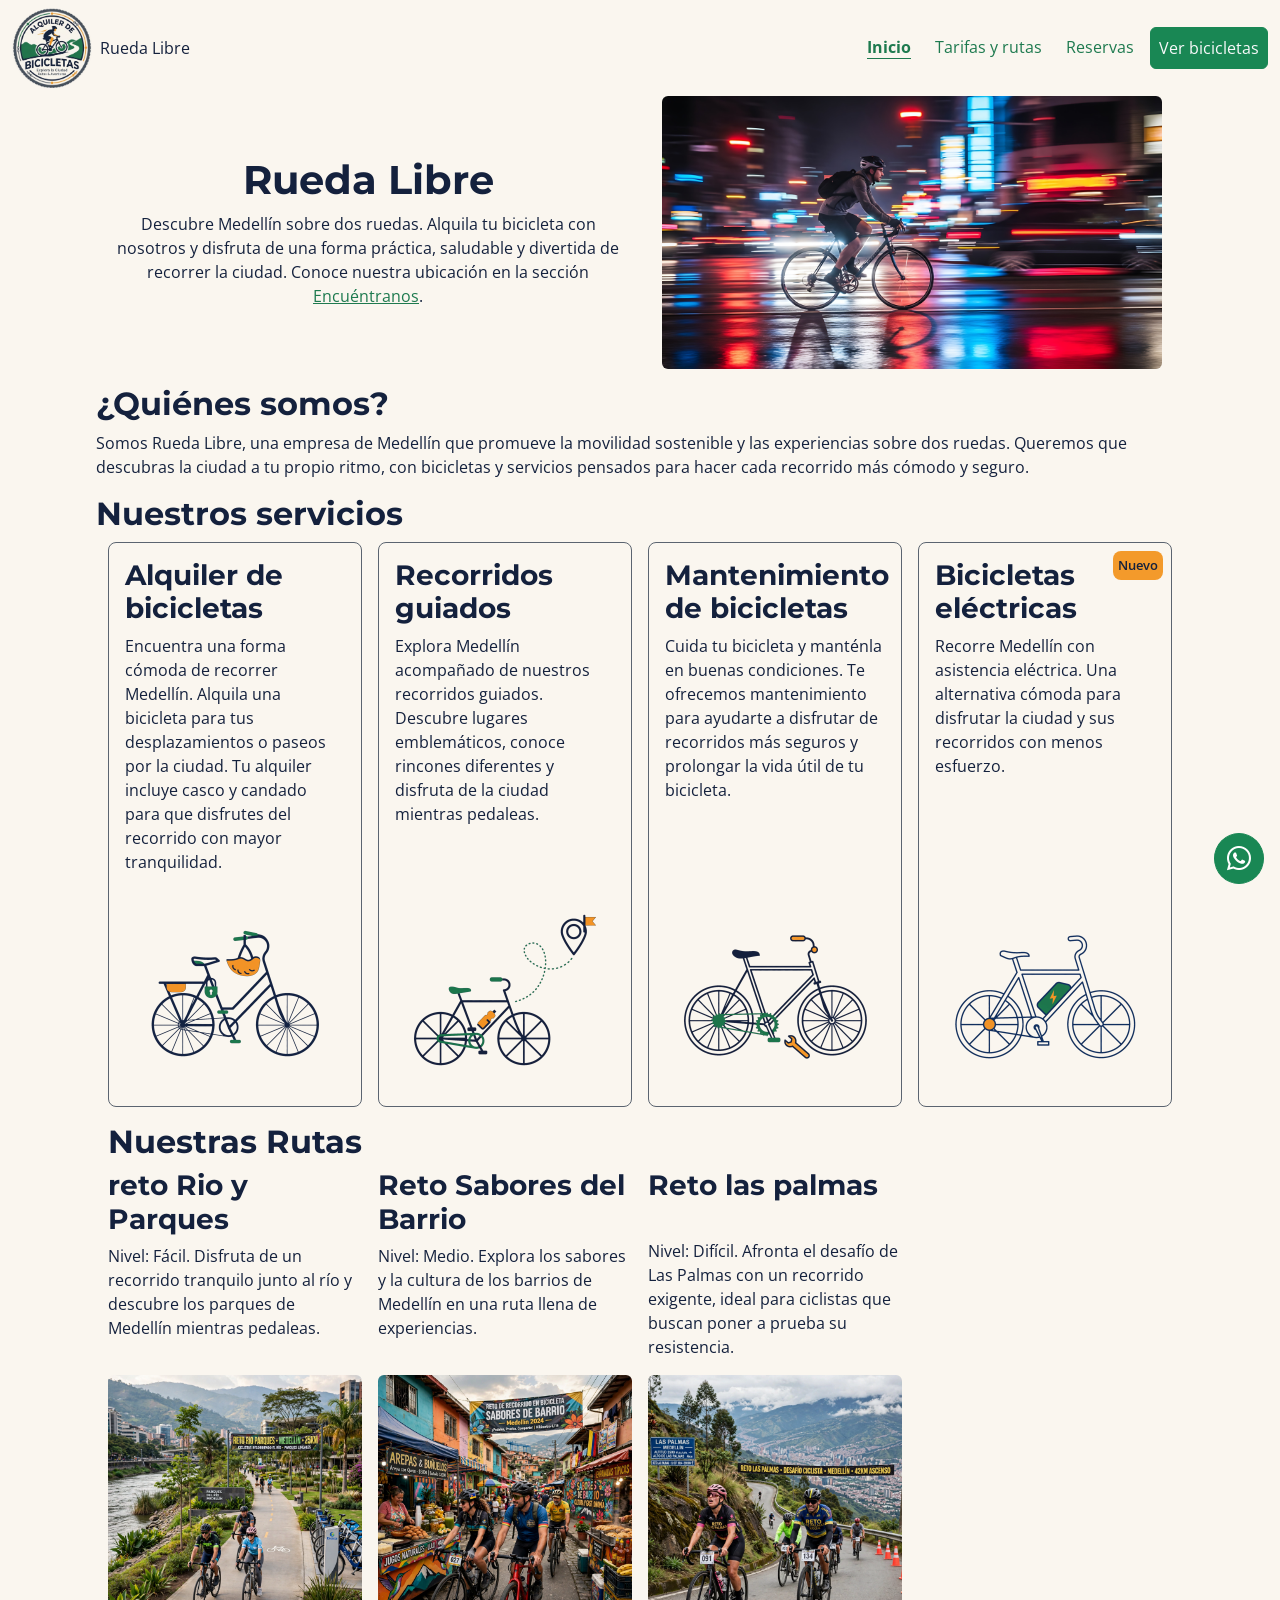
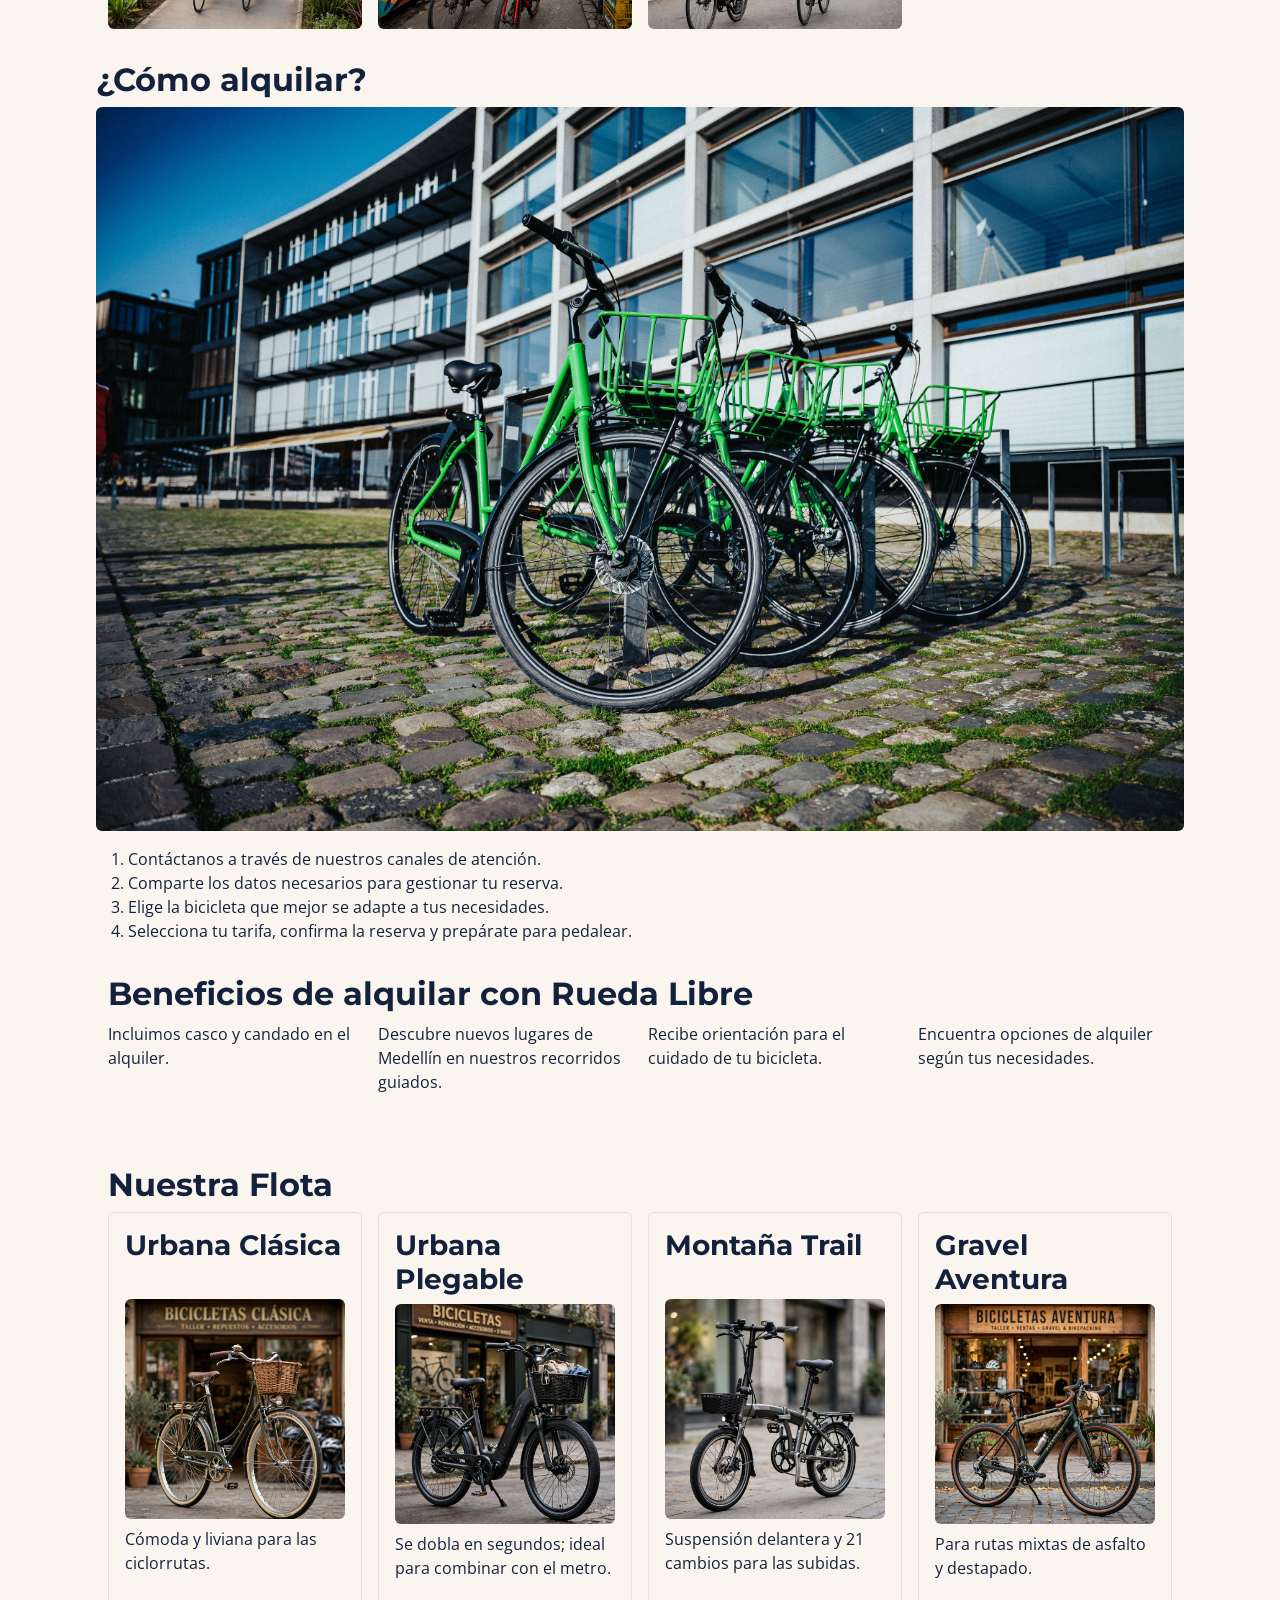
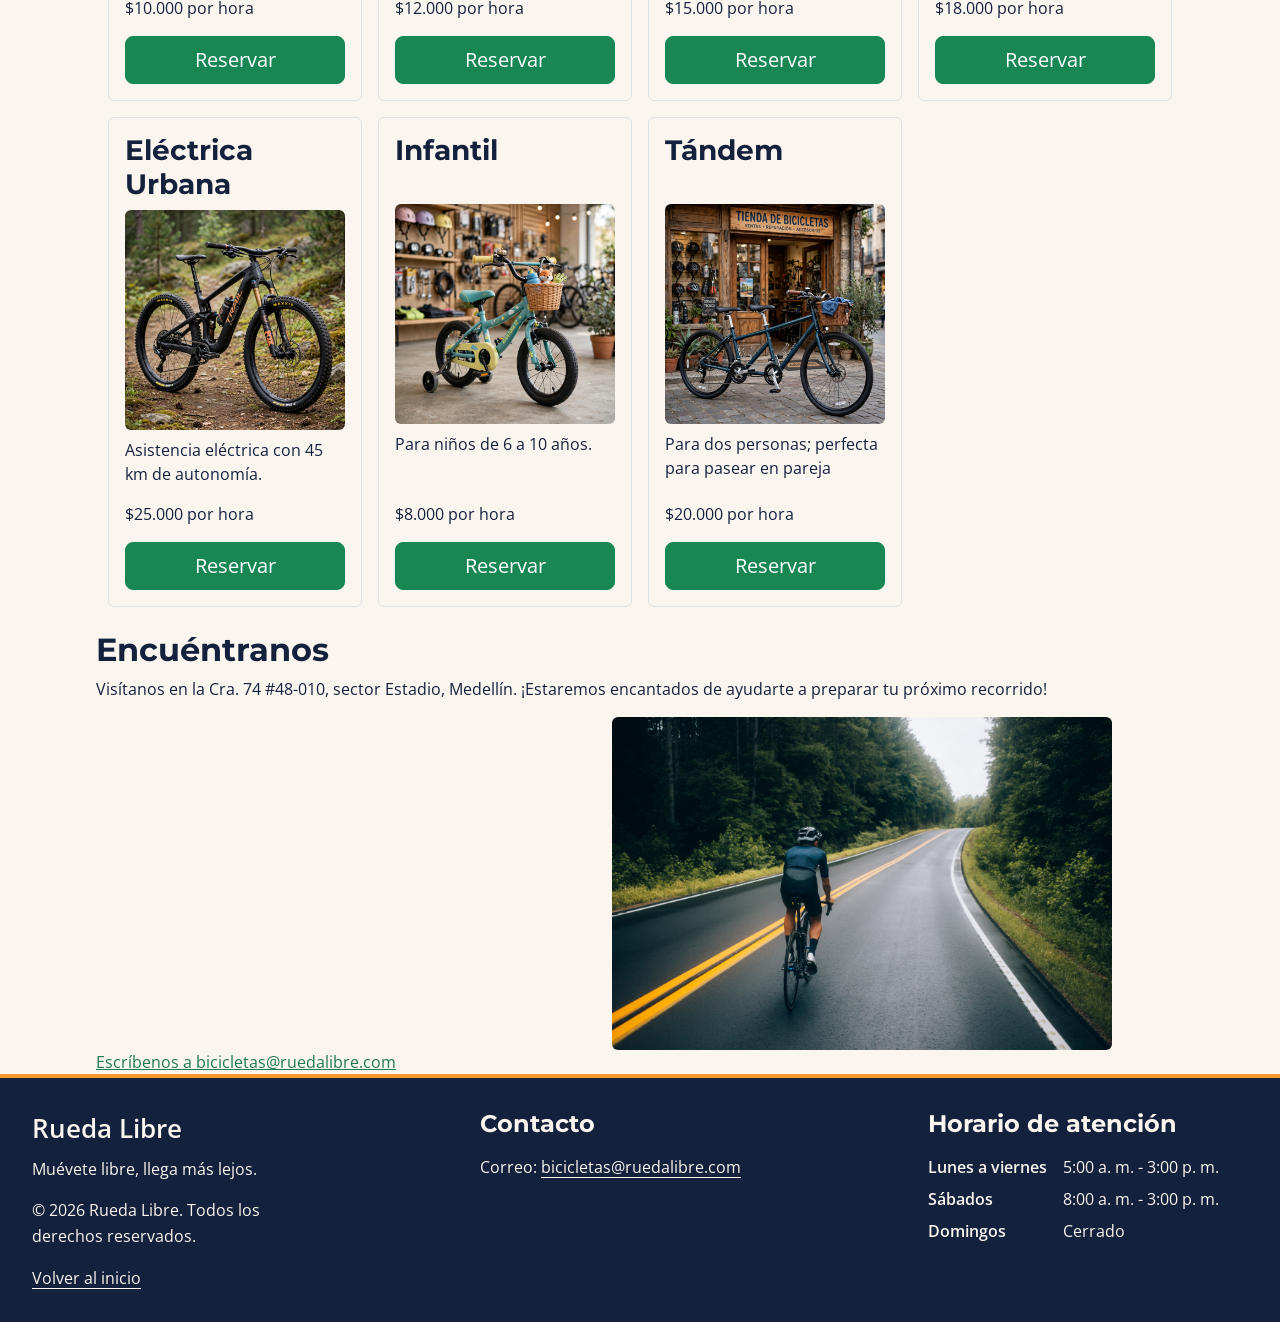
==== commit ac583996: "feat: agregar navbar responsive y botones Bootstrap" ====
--- a/index.html
+++ b/index.html
@@ -8,22 +8,31 @@
     <link rel="preconnect" href="https://fonts.gstatic.com" crossorigin>
     <link href="https://fonts.googleapis.com/css2?family=Montserrat:ital,wght@0,100..900;1,100..900&family=Open+Sans:ital,wght@0,300..800;1,300..800&display=swap" rel="stylesheet">
     <link rel="stylesheet" href="css/styles.css">
+    <link rel="stylesheet" href="https://cdn.jsdelivr.net/npm/bootstrap-icons@1.13.2/font/bootstrap-icons.min.css">
     <title>Rueda Libre | Alquiler de bicicletas en Medellín</title>
 </head>
 <body>
-    <header>
-        <div class="marca">
-            <img src="./img/logo.png" alt="Logo de Rueda Libre" width="150">
-            <span>Rueda Libre</span>
-        </div>
-        <nav aria-label="Navegación principal">
-            <ul id="menu">
-                <li><a href="./index.html" class="activo">Inicio</a></li>
-                <li><a href="./paginas/tarifas.html">Tarifas y rutas</a></li>
-                <li><a href="./paginas/reservas.html">Reservas</a></li>
-            </ul>
-        </nav>
-    </header>
+    <nav class="navbar navbar-expand-lg">
+        <div class="container-fluid">
+            <div class="marca">
+                <img src="./img/logo.png" alt="Logo de Rueda Libre" width="80" height="80">
+                <span>Rueda Libre</span>
+            </div>
+            <button class="navbar-toggler" data-bs-toggle="collapse" data-bs-target="#navbarMenu" type="button" aria-controls="navbarMenu" aria-expanded="false" aria-label="Abrir o cerrar navegación">
+                <span class="navbar-toggler-icon"></span>
+            </button>
+            <div class="collapse navbar-collapse" id="navbarMenu">
+                <ul class="navbar-nav ms-auto flex-column flex-lg-row" id="menu">
+                    <li class="nav-item"><a href="./index.html" class="nav-link active" aria-current="page">Inicio</a></li>
+                    <li class="nav-item"><a href="./paginas/tarifas.html" class="nav-link">Tarifas y rutas</a></li>
+                    <li class="nav-item"><a href="./paginas/reservas.html" class="nav-link">Reservas</a></li>
+                    <li class="nav-item">
+                        <a href="#flota" class="btn btn-success d-flex justify-content-center text-light">Ver bicicletas</a>
+                    </li>
+                </ul>
+            </div>
+        </div>
+    </nav>
 
     <main class="portada">
         <div class="container text-center">
@@ -158,7 +167,7 @@
         </section>
 
         <div class="container py-4">
-            <section class="seccion-flota">
+            <section class="seccion-flota" id ="flota">
                 <h2>Nuestra Flota</h2>
                 <div class="row g-3">
 
@@ -170,7 +179,7 @@
                             </div>
                             <p class="flex-grow-1 mt-2">Cómoda y liviana para las ciclorrutas.</p>
                             <p class="precio-bicicleta">$10.000 por hora</p>
-                            <a href="./paginas/reservas.html">Reservar</a>
+                            <a href="./paginas/reservas.html" class="btn btn-success btn-lg">Reservar</a>
                         </article>
                     </div>
 
@@ -182,7 +191,7 @@
                             </div>
                             <p class="flex-grow-1 mt-2">Se dobla en segundos; ideal para combinar con el metro.</p>
                             <p class="precio-bicicleta">$12.000 por hora</p>
-                            <a href="./paginas/reservas.html">Reservar</a>
+                            <a href="./paginas/reservas.html" class="btn btn-success btn-lg">Reservar</a>
                         </article>
                     </div>
 
@@ -194,7 +203,7 @@
                             </div>
                             <p class="flex-grow-1 mt-2">Suspensión delantera y 21 cambios para las subidas.</p>
                             <p class="precio-bicicleta">$15.000 por hora</p>
-                            <a href="./paginas/reservas.html">Reservar</a>
+                            <a href="./paginas/reservas.html" class="btn btn-success btn-lg">Reservar</a>
                         </article>
                     </div>
 
@@ -206,7 +215,7 @@
                             </div>
                             <p class="flex-grow-1 mt-2">Para rutas mixtas de asfalto y destapado.</p>
                             <p class="precio-bicicleta">$18.000 por hora</p>
-                            <a href="./paginas/reservas.html">Reservar</a>
+                            <a href="./paginas/reservas.html" class="btn btn-success btn-lg">Reservar</a>
                         </article>
                     </div>
 
@@ -218,7 +227,7 @@
                             </div>
                             <p class="flex-grow-1 mt-2">Asistencia eléctrica con 45 km de autonomía.</p>
                             <p class="precio-bicicleta">$25.000 por hora</p>
-                            <a href="./paginas/reservas.html">Reservar</a>
+                            <a href="./paginas/reservas.html" class="btn btn-success btn-lg">Reservar</a>
                         </article>
                     </div>
 
@@ -230,7 +239,7 @@
                             </div>
                             <p class="flex-grow-1 mt-2">Para niños de 6 a 10 años.</p>
                             <p class="precio-bicicleta">$8.000 por hora</p>
-                            <a href="./paginas/reservas.html">Reservar</a>
+                            <a href="./paginas/reservas.html" class="btn btn-success btn-lg">Reservar</a>
                         </article>
                     </div>
 
@@ -242,7 +251,7 @@
                             </div>
                             <p class="flex-grow-1 mt-2">Para dos personas; perfecta para pasear en pareja</p>
                             <p class="precio-bicicleta">$20.000 por hora</p>
-                            <a href="./paginas/reservas.html">Reservar</a>
+                            <a href="./paginas/reservas.html" class="btn btn-success btn-lg">Reservar</a>
                         </article>
                     </div>
 
@@ -310,14 +319,13 @@
         </div>
     </footer>
 
-    <a
-    class="whatsapp-fijo"
+    <a class="whatsapp-fijo btn btn-success fs-4 rounded-circle"
     href="https://wa.me/573000000000"
     target="_blank"
     rel="noopener noreferrer"
-    >    <svg xmlns="http://w3.org" width="24" height="24" viewBox="0 0 24 24" fill="#25D366">
-        <path d="M.057 24l1.687-6.163c-1.041-1.804-1.588-3.849-1.587-5.946C.06 5.348 5.397 0 11.93 0c3.165.001 6.14 1.233 8.377 3.469 2.237 2.236 3.467 5.21 3.466 8.377-.003 6.582-5.339 11.93-11.871 11.93-2.003-.001-3.972-.51-5.713-1.48L0 24zm6.59-4.846c1.6.95 3.188 1.449 4.743 1.451 5.316 0 9.647-4.32 9.65-9.635.001-2.575-1.001-4.996-2.822-6.818-1.821-1.822-4.241-2.824-6.822-2.825-5.321 0-9.653 4.321-9.656 9.637-.001 1.637.433 3.238 1.256 4.654l-.993 3.626 3.714-.974zm11.374-6.079c-.29-.145-1.716-.847-1.978-.942-.262-.096-.453-.145-.642.145-.19.29-.733.942-.899 1.133-.166.192-.332.215-.622.07-2.977-1.48-4.107-2.556-5.46-4.883-.156-.267.156-.247.446-.823.097-.192.048-.361-.024-.505-.072-.144-.642-1.546-.88-2.115-.232-.556-.465-.482-.642-.491-.166-.008-.356-.01-.545-.01s-.498.071-.758.351c-.26.28-1 .977-1 2.382s1.023 2.76 1.166 2.951c.143.19 2.012 3.073 4.875 4.31.682.295 1.214.471 1.629.603.686.218 1.312.187 1.806.114.55-.082 1.716-.701 1.956-1.379.24-.678.24-1.26.168-1.379-.071-.12-.262-.191-.552-.336z"/>
-    </svg></a>
+    aria-label="Contactar por WhatsApp">
+        <i class="bi bi-whatsapp"></i>
+    </a>
     <script src="https://cdn.jsdelivr.net/npm/bootstrap@5.3.8/dist/js/bootstrap.bundle.min.js"></script>
 </body>
 </html>
--- a/css/styles.css
+++ b/css/styles.css
@@ -60,14 +60,6 @@
     font-weight: 400;
 }
 
-input:focus,
-select:focus,
-textarea:focus,
-button:focus {
-    outline: 3px solid var(--color-naranja);
-    outline-offset: 3px;
-}
-
 header {
     display: flex;
     flex-direction: column;
@@ -87,15 +79,12 @@
 
 .marca {
     display: flex;
-    flex-direction: column;
+    flex-direction: row;
     align-items: center;
     gap: var(--espacio-s);
 }
 
 #menu {
-    display: flex;
-    flex-wrap: wrap;
-    justify-content: center;
     list-style: none;
     gap: var(--espacio-s);
     padding-left: 0;
@@ -108,7 +97,7 @@
     white-space: nowrap;
 }
 
-#menu a.activo {
+#menu a.active {
     color: var(--color-verde);
     font-weight: 700;
     text-decoration: underline;
@@ -119,25 +108,28 @@
     color: var(--color-naranja);
 }
 
-#menu a:focus {
+#menu a:focus,
+input:focus,
+select:focus,
+textarea:focus,
+.btn:focus,
+.navbar-toggler:focus {
     outline: 3px solid var(--color-naranja);
     outline-offset: 3px;
 }
 
-.boton-accion {
-    color: var(--color-crema);
-    background-color: var(--color-verde);
-    padding: var(--espacio-s);
-}
-
-.boton-accion:hover {
-    color: var(--color-azul);
-    background-color: var(--color-naranja);
-}
-
-.boton-accion:focus {
+.form-control:focus,
+.form-select:focus,
+.form-check-input:focus {
     outline: 3px solid var(--color-naranja);
     outline-offset: 3px;
+    box-shadow: none;
+}
+
+.navbar-toggler:focus,
+.btn:focus,
+.nav-link:focus {
+    box-shadow: none;
 }
 
 .portada {
@@ -302,17 +294,8 @@
     position: fixed;
     bottom: var(--espacio-m);
     right: var(--espacio-m);
-    background-color: var(--color-verde);
-    color: var(--color-crema);
-    padding: var(--espacio-m);
-    border-radius: var(--espacio-l);
-    text-decoration: none;
-}
-
-.whatsapp-fijo:hover {
-    color: var(--color-azul);
-    background-color: var(--color-naranja);
-}
+}
+
 
 .bloque-superior-bici {
     min-height: 290px;
@@ -321,7 +304,6 @@
 .bloque-superior-rutas {
     min-height: 70px;
 }
-
 
 @media (min-width: 768px) {
 
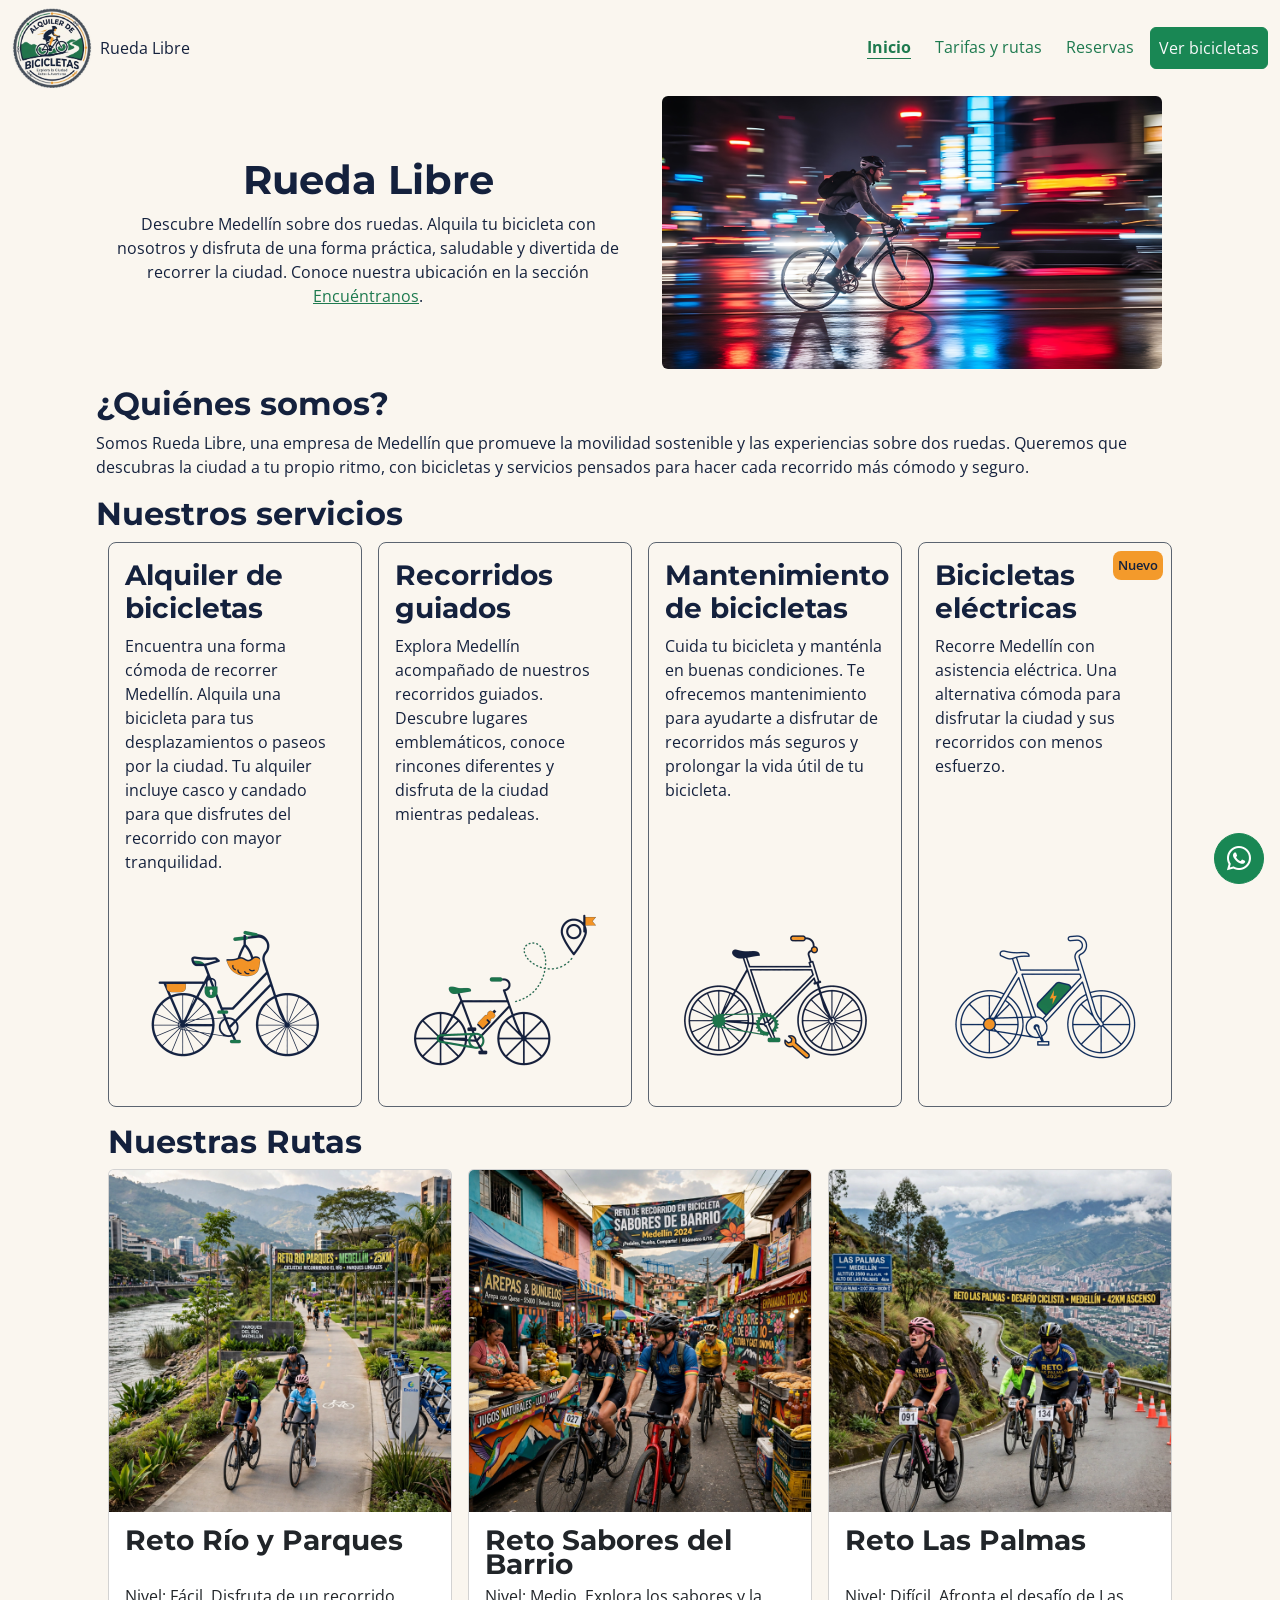
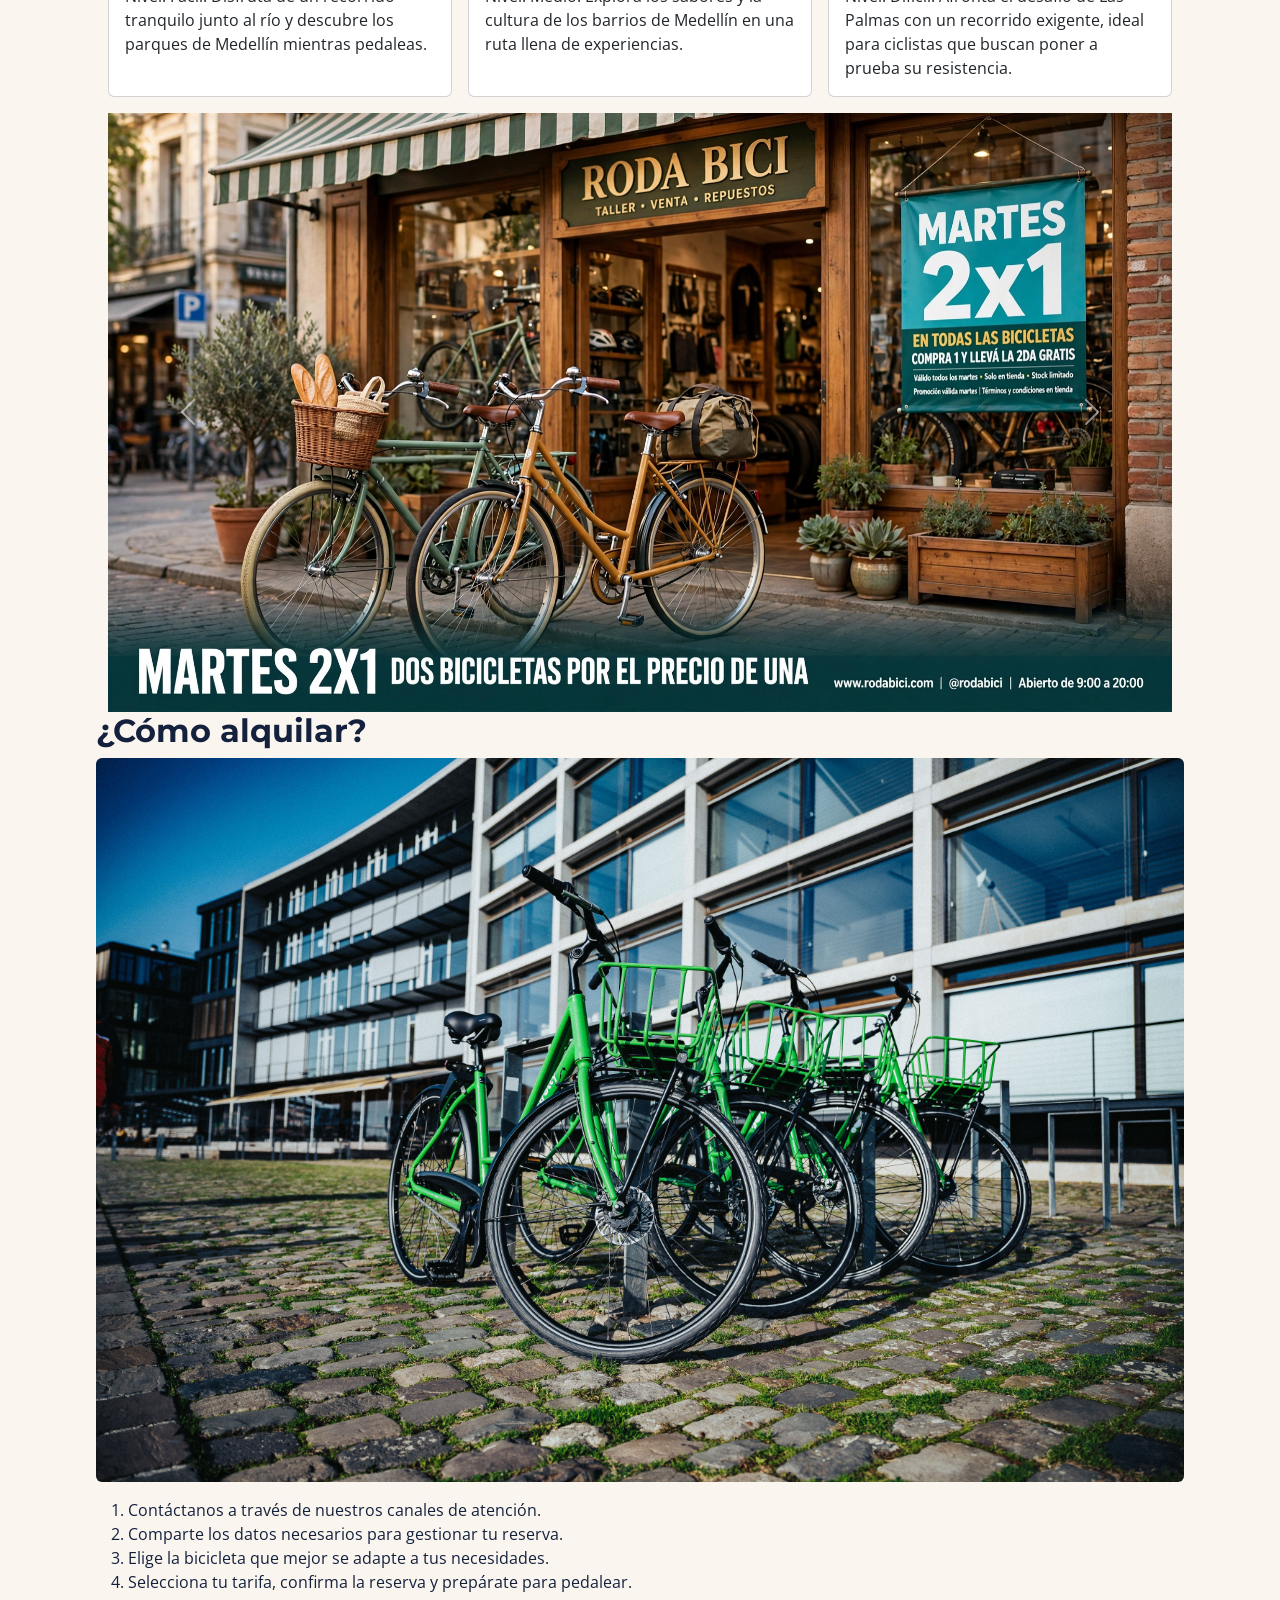
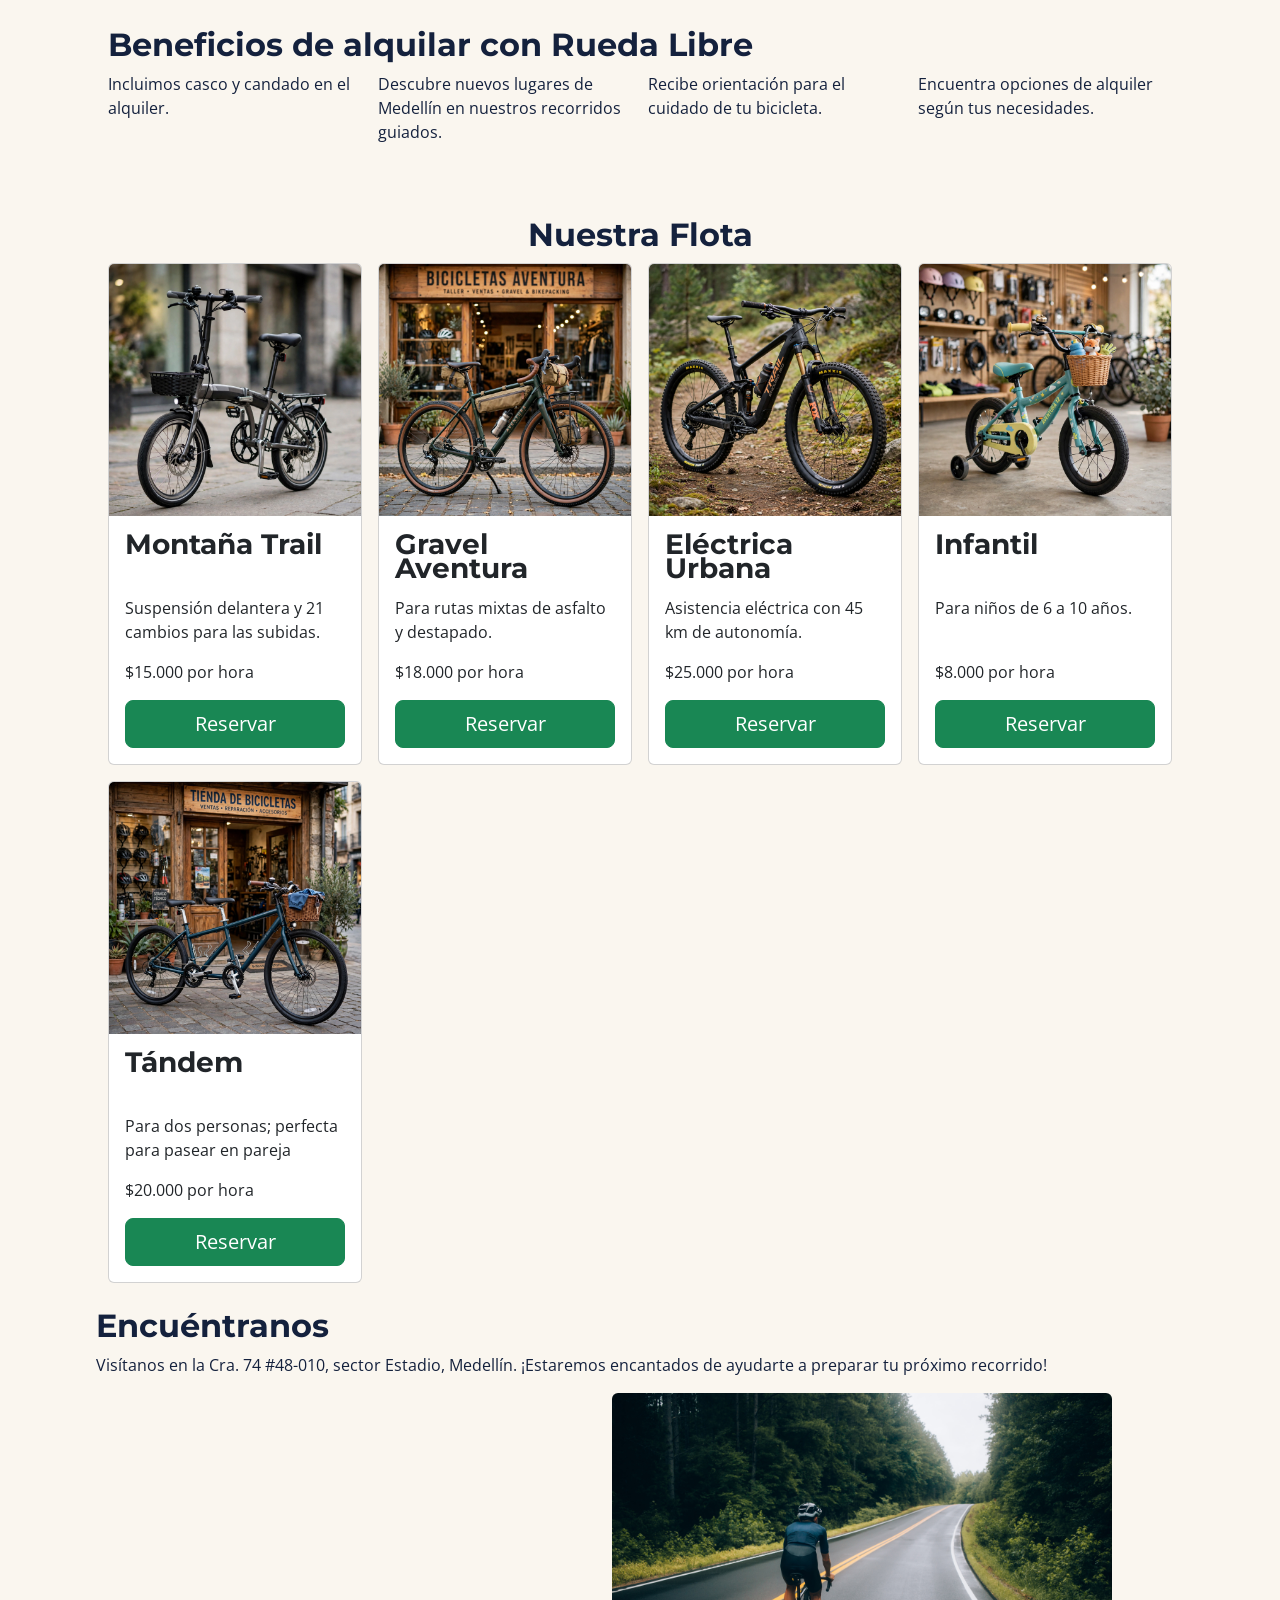
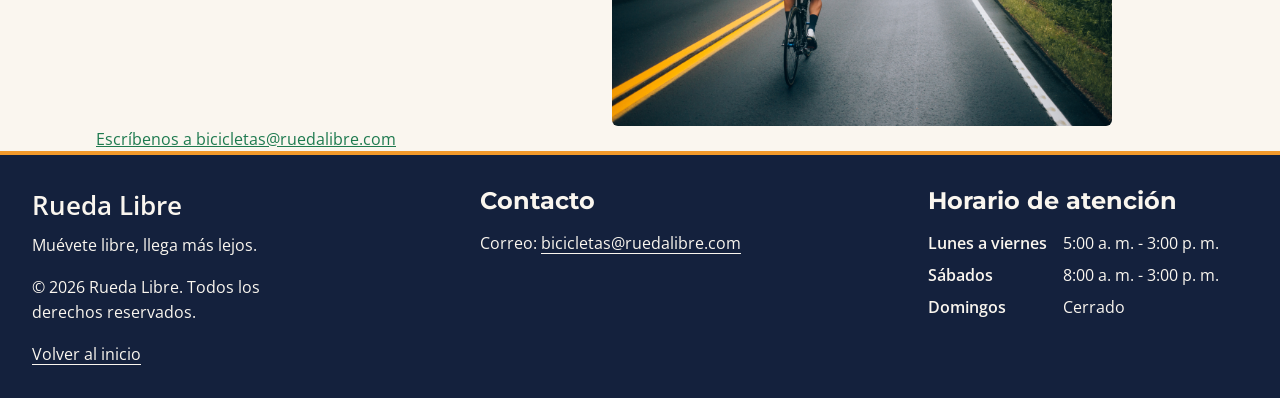
==== commit dae437aa: "feat: implementar cards y carrusel de promociones" ====
--- a/index.html
+++ b/index.html
@@ -62,26 +62,26 @@
                     <article class="tarjeta-servicio">
                         <h3>Alquiler de bicicletas</h3>
                         <p>Encuentra una forma cómoda de recorrer Medellín. Alquila una bicicleta para tus desplazamientos o paseos por la ciudad. Tu alquiler incluye casco y candado para que disfrutes del recorrido con mayor tranquilidad.</p>
-                        <img src="./img/alquiler-bicicleta.png" alt="Imagen ilustrativa sobre alquiler de bicicletas" width="500" class="img-fluid rounded">
+                        <img src="./img/alquiler-bicicleta.png" alt="Imagen ilustrativa sobre alquiler de bicicletas" width="500">
                     </article>
                     
                     <article class="tarjeta-servicio">
                         <h3>Recorridos guiados</h3>
                         <p>Explora Medellín acompañado de nuestros recorridos guiados. Descubre lugares emblemáticos, conoce rincones diferentes y disfruta de la ciudad mientras pedaleas.</p>
-                        <img src="./img/recorridos-guiados.png" alt="Imagen ilustrativa sobre recorridos guiados en Medellín" width="500" class="img-fluid rounded">
+                        <img src="./img/recorridos-guiados.png" alt="Imagen ilustrativa sobre recorridos guiados en Medellín" width="500">
                     </article>
 
                     <article class="tarjeta-servicio">
                         <h3>Mantenimiento de bicicletas</h3>
                         <p>Cuida tu bicicleta y manténla en buenas condiciones. Te ofrecemos mantenimiento para ayudarte a disfrutar de recorridos más seguros y prolongar la vida útil de tu bicicleta.</p>
-                        <img src="./img/mantenimiento-bicicleta.png" alt="Imagen ilustrativa sobre el mantenimiento de una bicicleta" width="500" class="img-fluid rounded">
+                        <img src="./img/mantenimiento-bicicleta.png" alt="Imagen ilustrativa sobre el mantenimiento de una bicicleta" width="500">
                     </article>
 
                     <article class="tarjeta-servicio">
                         <span class="etiqueta-nuevo">Nuevo</span>
                         <h3>Bicicletas eléctricas</h3>
                         <p>Recorre Medellín con asistencia eléctrica. Una alternativa cómoda para disfrutar la ciudad y sus recorridos con menos esfuerzo.</p>
-                        <img src="./img/bicicleta-electrica.png" alt="Bicicleta disponible para alquiler" width="500" class="img-fluid rounded">
+                        <img src="./img/bicicleta-electrica.png" alt="Bicicleta disponible para alquiler" width="500">
                     </article>
                 </div>
             </div>
@@ -92,38 +92,62 @@
             <div class="container py-3">
                 <h2>Nuestras Rutas</h2>
                 <div class="row g-3">
-                    <div class="col-12 col-sm-6 col-lg-4 col-xl-3 mb-3">
-                        <article class="d-flex flex-column h-100">
-                            <div class="d-flex flex-column bloque-superior-rutas">
-                            <h3>reto Rio y Parques</h3>
-                            </div>
-                            <p class="flex-grow-1">Nivel: Fácil. Disfruta de un recorrido tranquilo junto al río y descubre los parques de Medellín mientras pedaleas.</p>
-                            <img src="img/rio-parques.png" alt="Ilustración de el reto rio y parques" class="img-fluid rounded">
+                    <div class="col-12 col-sm-6 col-lg-4">
+                        <article class="d-flex flex-column h-100 card">
+                            <img src="img/rio-parques.png" alt="Ilustración del reto río y parques" class="img-fluid card-img-top">
+                            <div class="d-flex flex-column card-body">
+                                <h3 class="card-title">Reto Río y Parques</h3>
+                                <p class="flex-grow-1 card-text">Nivel: Fácil. Disfruta de un recorrido tranquilo junto al río y descubre los parques de Medellín mientras pedaleas.</p>
+                            </div>
                         </article>
                     </div>
                     
-                    <div class="col-12 col-sm-6 col-lg-4 col-xl-3 mb-3">
-                        <article class="d-flex flex-column h-100">
-                            <div class="d-flex flex-column bloque-superior-rutas">
-                            <h3>Reto Sabores del Barrio</h3>
-                            </div>
-                            <p class="flex-grow-1">Nivel: Medio. Explora los sabores y la cultura de los barrios de Medellín en una ruta llena de experiencias.</p>
-                            <img src="img/sabores-barrio.png" alt="Ilustración de el reto sabores del barrio" class="img-fluid rounded">
-                        </article>
-                    </div>
-
-                    <div class="col-12 col-sm-6 col-lg-4 col-xl-3 mb-3">
-                        <article class="d-flex flex-column h-100">
-                            <div class="d-flex flex-column bloque-superior-rutas">
-                            <h3>Reto las palmas</h3>
-                            </div>
-                            <p class="flex-grow-1">Nivel: Difícil. Afronta el desafío de Las Palmas con un recorrido exigente, ideal para ciclistas que buscan poner a prueba su resistencia.</p>
-                            <img src="img/reto-palmas.png" alt="Ilustración de el reto las palmas" class="img-fluid rounded">
-                        </article>
-                    </div>
-                </div>
-            </div>
-        </section>
+                    <div class="col-12 col-sm-6 col-lg-4">
+                        <article class="d-flex flex-column h-100 card">
+                            <img src="img/sabores-barrio.png" alt="Ilustración del reto sabores del barrio" class="img-fluid card-img-top">
+                            <div class="d-flex flex-column card-body">
+                                <h3 class="card-title">Reto Sabores del Barrio</h3>
+                                <p class="flex-grow-1 card-text">Nivel: Medio. Explora los sabores y la cultura de los barrios de Medellín en una ruta llena de experiencias.</p>
+                            </div>
+                        </article>
+                    </div>
+
+                    <div class="col-12 col-sm-6 col-lg-4">
+                        <article class="d-flex flex-column h-100 card">
+                            <img src="img/reto-palmas.png" alt="Ilustración del reto las palmas" class="img-fluid card-img-top">
+                            <div class="d-flex flex-column card-body">
+                                <h3 class="card-title">Reto Las Palmas</h3>
+                                <p class="flex-grow-1 card-text">Nivel: Difícil. Afronta el desafío de Las Palmas con un recorrido exigente, ideal para ciclistas que buscan poner a prueba su resistencia.</p>
+                            </div>
+                        </article>
+                    </div>
+                </div>
+            </div>
+        </section>
+
+        <div class="container">
+            <div class="carousel slide mx-auto" id="carousel" data-bs-ride="carousel" data-bs-interval="3000">
+                <div class="carousel-inner">
+                    <div class="carousel-item active">
+                        <img src="./img/promocion-martes.png" alt="2*1 en bicicletas urbanas" class="d-block w-100">
+                    </div>
+                    <div class="carousel-item">
+                        <img src="./img/promocion-descuento.png" alt="20% de descuento en bicicletas electricas" class="d-block w-100">
+                    </div>
+                    <div class="carousel-item">
+                        <img src="./img/recorrido-cumpleanos.png" alt="Recorrido gratis el día de tu cumpleaños" class="d-block w-100">
+                    </div>
+                </div>
+                <button class="carousel-control-prev" type="button" data-bs-target="#carousel" data-bs-slide="prev">
+                    <span class="carousel-control-prev-icon" aria-hidden="true"></span>
+                    <span class="visually-hidden">Anterior</span>
+                </button>
+                <button class="carousel-control-next" type="button" data-bs-target="#carousel" data-bs-slide="next">
+                    <span class="carousel-control-next-icon" aria-hidden="true"></span>
+                    <span class="visually-hidden">Siguiente</span>
+                </button>
+            </div>
+        </div>
 
         <section class="seccion-alquilar">
                 <h2>¿Cómo alquilar?</h2>
@@ -168,98 +192,72 @@
 
         <div class="container py-4">
             <section class="seccion-flota" id ="flota">
-                <h2>Nuestra Flota</h2>
+                <h2 class="text-center">Nuestra Flota</h2>
                 <div class="row g-3">
 
                     <div class="col-12 col-sm-6 col-lg-4 col-xl-3">
-                        <article class="d-flex flex-column h-100 border p-3 rounded">
-                            <div class="d-flex flex-column bloque-superior-bici">
-                                <h3>Urbana Clásica</h3>
-                                <img src="img/urbana-clasica.png" alt="Ilustración de una bicicleta urbana clásica" class="img-fluid mt-auto rounded">
-                            </div>
-                            <p class="flex-grow-1 mt-2">Cómoda y liviana para las ciclorrutas.</p>
-                            <p class="precio-bicicleta">$10.000 por hora</p>
-                            <a href="./paginas/reservas.html" class="btn btn-success btn-lg">Reservar</a>
-                        </article>
-                    </div>
-
-                    <div class="col-12 col-sm-6 col-lg-4 col-xl-3">
-                        <article class="d-flex flex-column h-100 border p-3 rounded">
-                            <div class="d-flex flex-column bloque-superior-bici">
-                                <h3>Urbana Plegable</h3>
-                                <img src="img/bicicleta-plegable.png" alt="Ilustración de una bicicleta urbana posición plegable" class="img-fluid mt-auto rounded">
-                            </div>
-                            <p class="flex-grow-1 mt-2">Se dobla en segundos; ideal para combinar con el metro.</p>
-                            <p class="precio-bicicleta">$12.000 por hora</p>
-                            <a href="./paginas/reservas.html" class="btn btn-success btn-lg">Reservar</a>
-                        </article>
-                    </div>
-
-                    <div class="col-12 col-sm-6 col-lg-4 col-xl-3">
-                        <article class="d-flex flex-column h-100 border p-3 rounded">
-                            <div class="d-flex flex-column bloque-superior-bici">
-                                <h3>Montaña Trail</h3>
-                                <img src="img/bicicleta-montana.png" alt="Ilustración de una bicicleta de montaña Trail" class="img-fluid mt-auto rounded">
-                            </div>
-                            <p class="flex-grow-1 mt-2">Suspensión delantera y 21 cambios para las subidas.</p>
-                            <p class="precio-bicicleta">$15.000 por hora</p>
-                            <a href="./paginas/reservas.html" class="btn btn-success btn-lg">Reservar</a>
-                        </article>
-                    </div>
-
-                    <div class="col-12 col-sm-6 col-lg-4 col-xl-3">
-                        <article class="d-flex flex-column h-100 border p-3 rounded">
-                            <div class="d-flex flex-column bloque-superior-bici">
-                                <h3>Gravel Aventura</h3>
-                                <img src="img/bicicleta-gravel.png" alt="Ilustración de una bicicleta Gravel Aventura" class="img-fluid mt-auto rounded">
-                            </div>
-                            <p class="flex-grow-1 mt-2">Para rutas mixtas de asfalto y destapado.</p>
-                            <p class="precio-bicicleta">$18.000 por hora</p>
-                            <a href="./paginas/reservas.html" class="btn btn-success btn-lg">Reservar</a>
-                        </article>
-                    </div>
-
-                    <div class="col-12 col-sm-6 col-lg-4 col-xl-3">
-                        <article class="d-flex flex-column h-100 border p-3 rounded">
-                            <div class="d-flex flex-column bloque-superior-bici">
-                                <h3>Eléctrica Urbana</h3>
-                                <img src="img/bicicleta-electrica-urbana.png" alt="Ilustración de una bicicleta eléctrica urbana" class="img-fluid mt-auto rounded">
-                            </div>
-                            <p class="flex-grow-1 mt-2">Asistencia eléctrica con 45 km de autonomía.</p>
-                            <p class="precio-bicicleta">$25.000 por hora</p>
-                            <a href="./paginas/reservas.html" class="btn btn-success btn-lg">Reservar</a>
-                        </article>
-                    </div>
-
-                    <div class="col-12 col-sm-6 col-lg-4 col-xl-3">
-                        <article class="d-flex flex-column h-100 border p-3 rounded">
-                            <div class="d-flex flex-column bloque-superior-bici">
-                                <h3>Infantil</h3>
-                                <img src="img/bicicleta-infantil.png" alt="Ilustración de una bicicleta infantil" class="img-fluid mt-auto rounded">
-                            </div>
-                            <p class="flex-grow-1 mt-2">Para niños de 6 a 10 años.</p>
-                            <p class="precio-bicicleta">$8.000 por hora</p>
-                            <a href="./paginas/reservas.html" class="btn btn-success btn-lg">Reservar</a>
-                        </article>
-                    </div>
-
-                    <div class="col-12 col-sm-6 col-lg-4 col-xl-3">
-                        <article class="d-flex flex-column h-100 border p-3 rounded">
-                            <div class="d-flex flex-column bloque-superior-bici">
-                                <h3>Tándem</h3>
-                                <img src="img/bicicleta-tandem.png" alt="Ilustracion de una bicicleta Tándem" class="img-fluid mt-auto rounded">
-                            </div>
-                            <p class="flex-grow-1 mt-2">Para dos personas; perfecta para pasear en pareja</p>
-                            <p class="precio-bicicleta">$20.000 por hora</p>
-                            <a href="./paginas/reservas.html" class="btn btn-success btn-lg">Reservar</a>
+                        <article class="d-flex flex-column h-100 card">
+                            <img src="img/bicicleta-montana.png" alt="Ilustración de una bicicleta de montaña Trail" class="img-fluid card-img-top">
+                            <div class="card-body d-flex flex-column">
+                                <h3 class="card-title">Montaña Trail</h3>
+                                <p class="flex-grow-1 mt-2 card-text ">Suspensión delantera y 21 cambios para las subidas.</p>
+                                <p class="precio-bicicleta">$15.000 por hora</p>
+                                <a href="./paginas/reservas.html" class="btn btn-success btn-lg">Reservar</a>
+                            </div>
+                        </article>
+                    </div>
+
+                    <div class="col-12 col-sm-6 col-lg-4 col-xl-3">
+                        <article class="d-flex flex-column h-100 card">
+                            <img src="img/bicicleta-gravel.png" alt="Ilustración de una bicicleta Gravel Aventura" class="img-fluid card-img-top">
+                            <div class="card-body d-flex flex-column">
+                                <h3 class="card-title">Gravel Aventura</h3>
+                                <p class="flex-grow-1 mt-2 card-text ">Para rutas mixtas de asfalto y destapado.</p>
+                                <p class="precio-bicicleta">$18.000 por hora</p>
+                                <a href="./paginas/reservas.html" class="btn btn-success btn-lg">Reservar</a>
+                            </div>
+                        </article>
+                    </div>
+
+                    <div class="col-12 col-sm-6 col-lg-4 col-xl-3">
+                        <article class="d-flex flex-column h-100 card">
+                            <img src="img/bicicleta-electrica-urbana.png" alt="Ilustración de una bicicleta eléctrica urbana" class="img-fluid card-img-top">
+                            <div class="card-body d-flex flex-column">
+                                <h3 class="card-title">Eléctrica Urbana</h3>
+                                <p class="flex-grow-1 mt-2 card-text ">Asistencia eléctrica con 45 km de autonomía.</p>
+                                <p class="precio-bicicleta">$25.000 por hora</p>
+                                <a href="./paginas/reservas.html" class="btn btn-success btn-lg">Reservar</a>
+                            </div>
+                        </article>
+                    </div>
+
+                    <div class="col-12 col-sm-6 col-lg-4 col-xl-3">
+                        <article class="d-flex flex-column h-100 card">
+                            <img src="img/bicicleta-infantil.png" alt="Ilustración de una bicicleta infantil" class="img-fluid card-img-top">
+                            <div class="card-body d-flex flex-column">
+                                <h3 class="card-title">Infantil</h3>
+                                <p class="flex-grow-1 mt-2 card-text ">Para niños de 6 a 10 años.</p>
+                                <p class="precio-bicicleta">$8.000 por hora</p>
+                                <a href="./paginas/reservas.html" class="btn btn-success btn-lg">Reservar</a>
+                            </div>
+                        </article>
+                    </div>
+
+                    <div class="col-12 col-sm-6 col-lg-4 col-xl-3">
+                        <article class="d-flex flex-column h-100 card">
+                            <img src="img/bicicleta-tandem.png" alt="Ilustracion de una bicicleta Tándem" class="img-fluid card-img-top">
+                            <div class="card-body d-flex flex-column">
+                                <h3 class="card-title">Tándem</h3>
+                                <p class="flex-grow-1 mt-2 card-text ">Para dos personas; perfecta para pasear en pareja</p>
+                                <p class="precio-bicicleta">$20.000 por hora</p>
+                                <a href="./paginas/reservas.html" class="btn btn-success btn-lg">Reservar</a>
+                            </div>
                         </article>
                     </div>
 
                 </div>
             </section>
         </div>
-
-
         
         <div class="seccion-encuentranos">
             <section>
--- a/css/styles.css
+++ b/css/styles.css
@@ -305,6 +305,17 @@
     min-height: 70px;
 }
 
+.card-title {
+    height: 3rem;
+    line-height: 1.5rem;
+}
+
+.carousel-control-prev:focus-visible,
+.carousel-control-next:focus-visible {
+    outline: 3px solid var(--color-naranja);
+    outline-offset: -3px;
+}
+
 @media (min-width: 768px) {
 
     header {
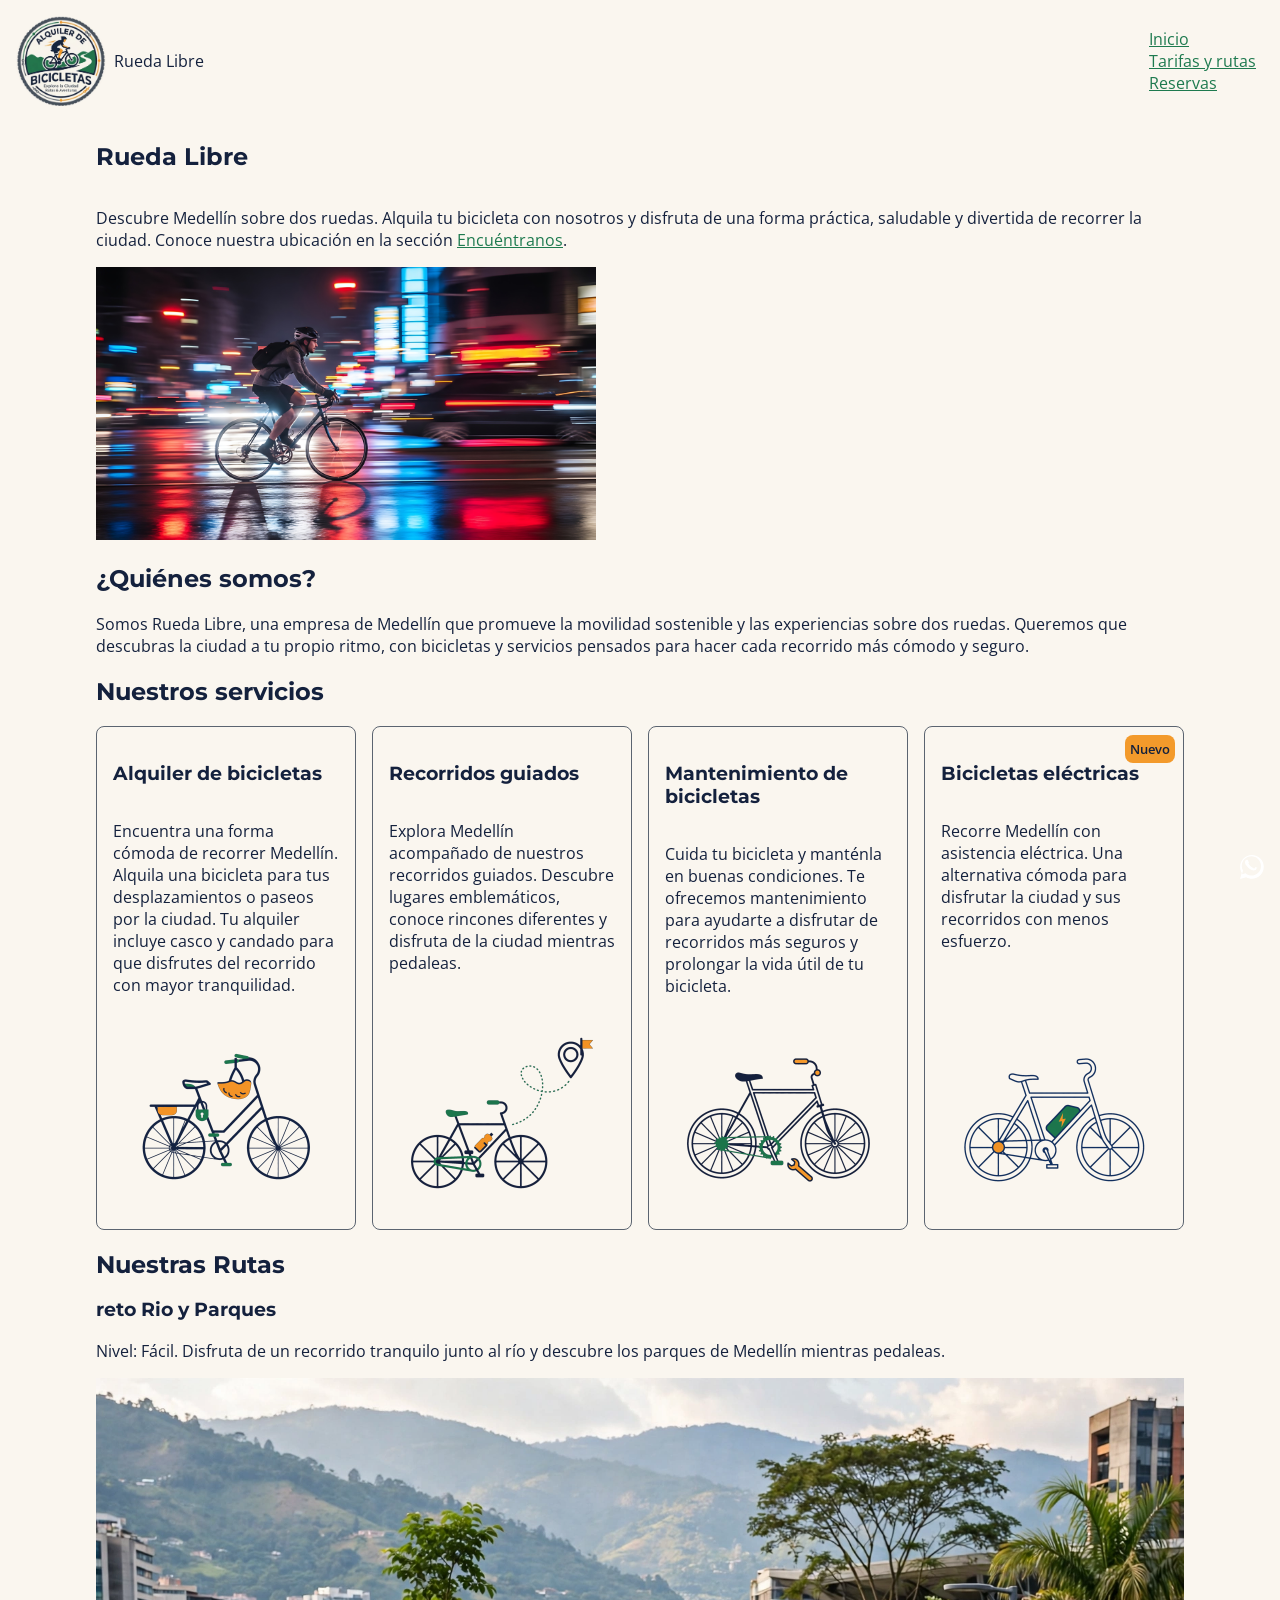
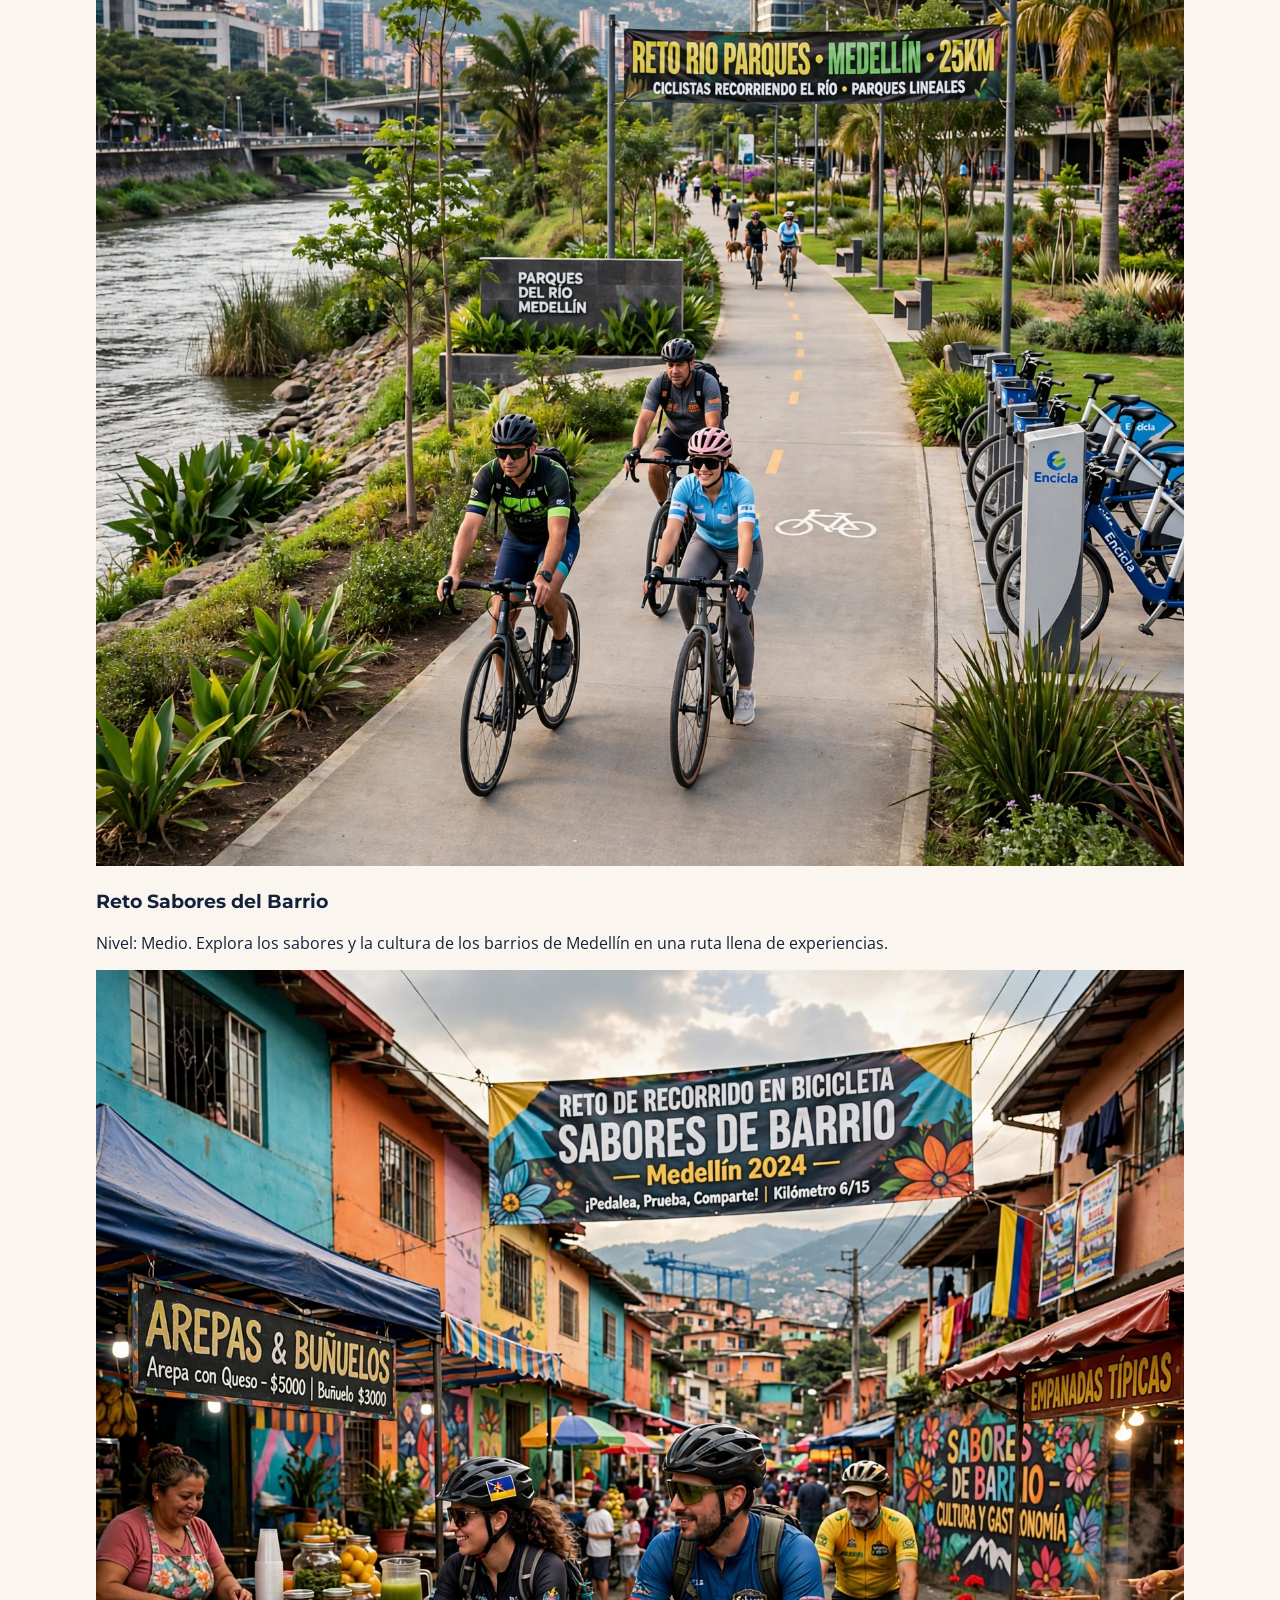
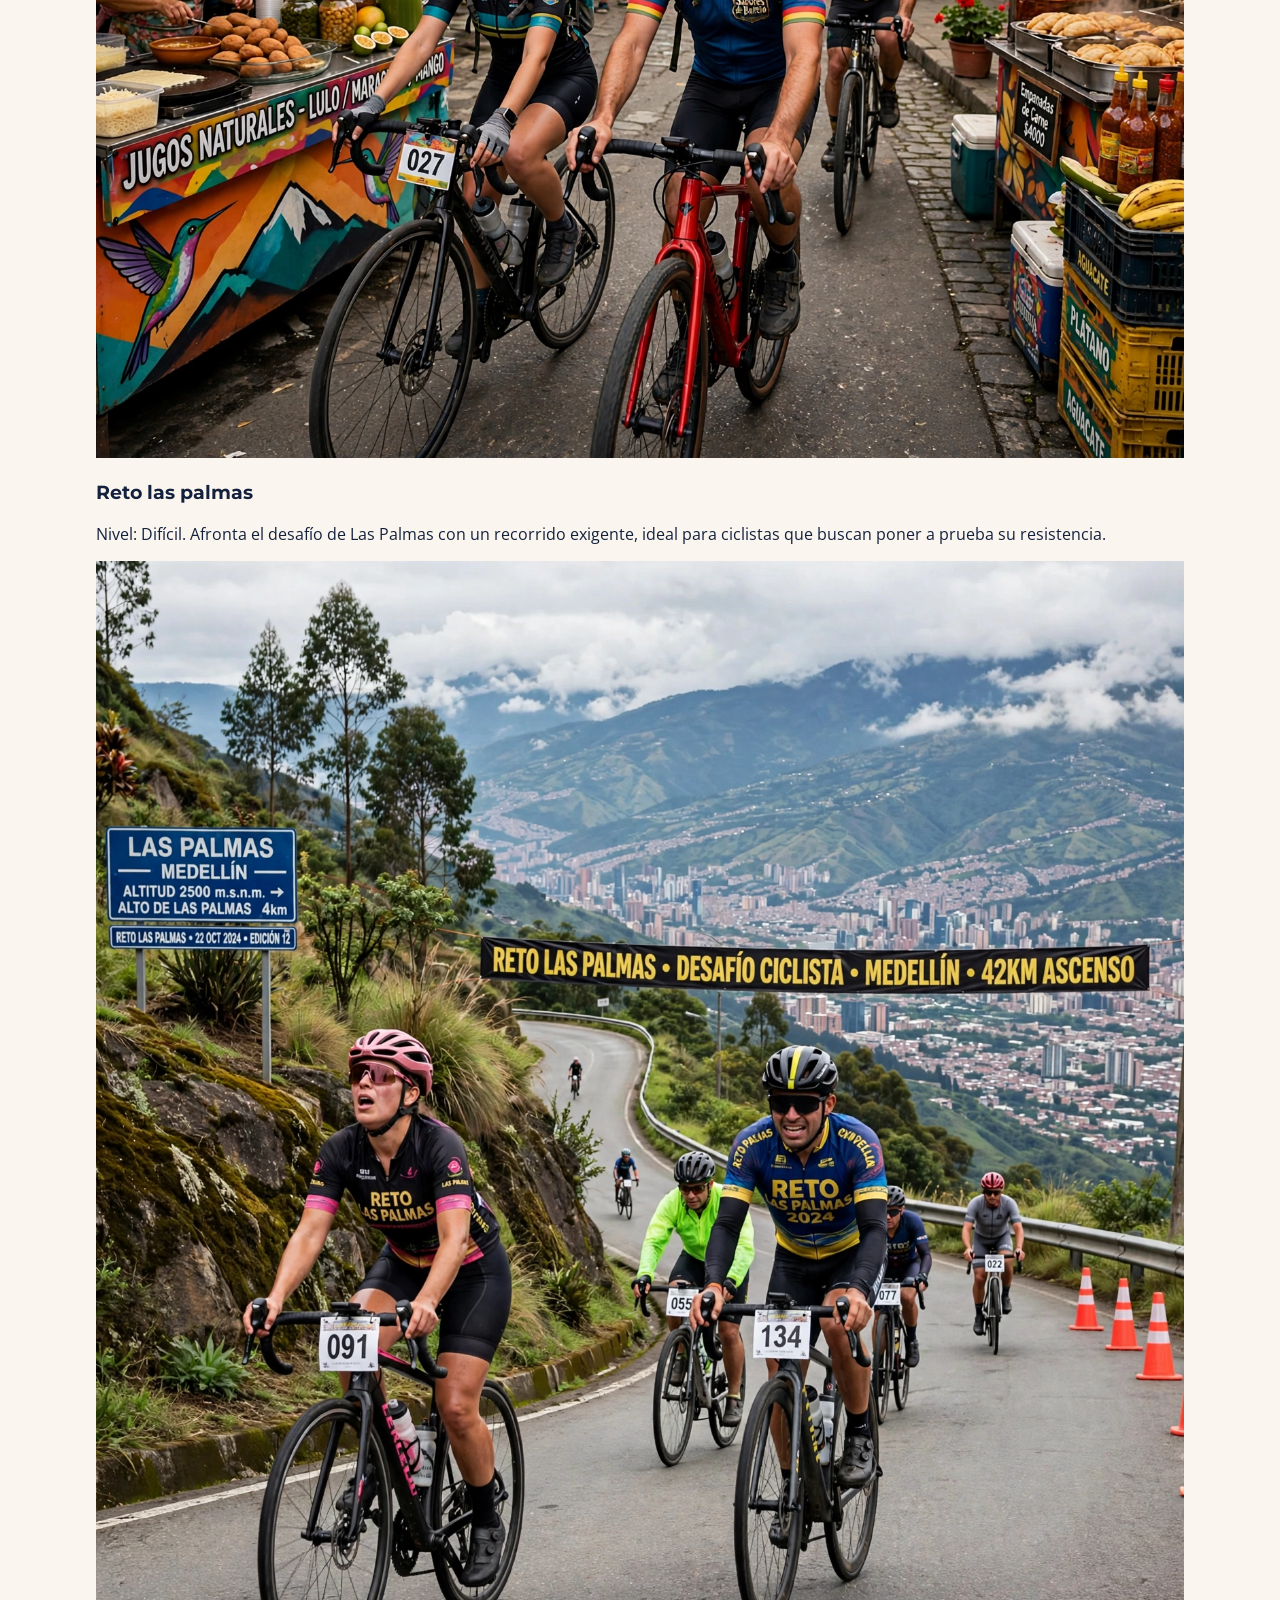
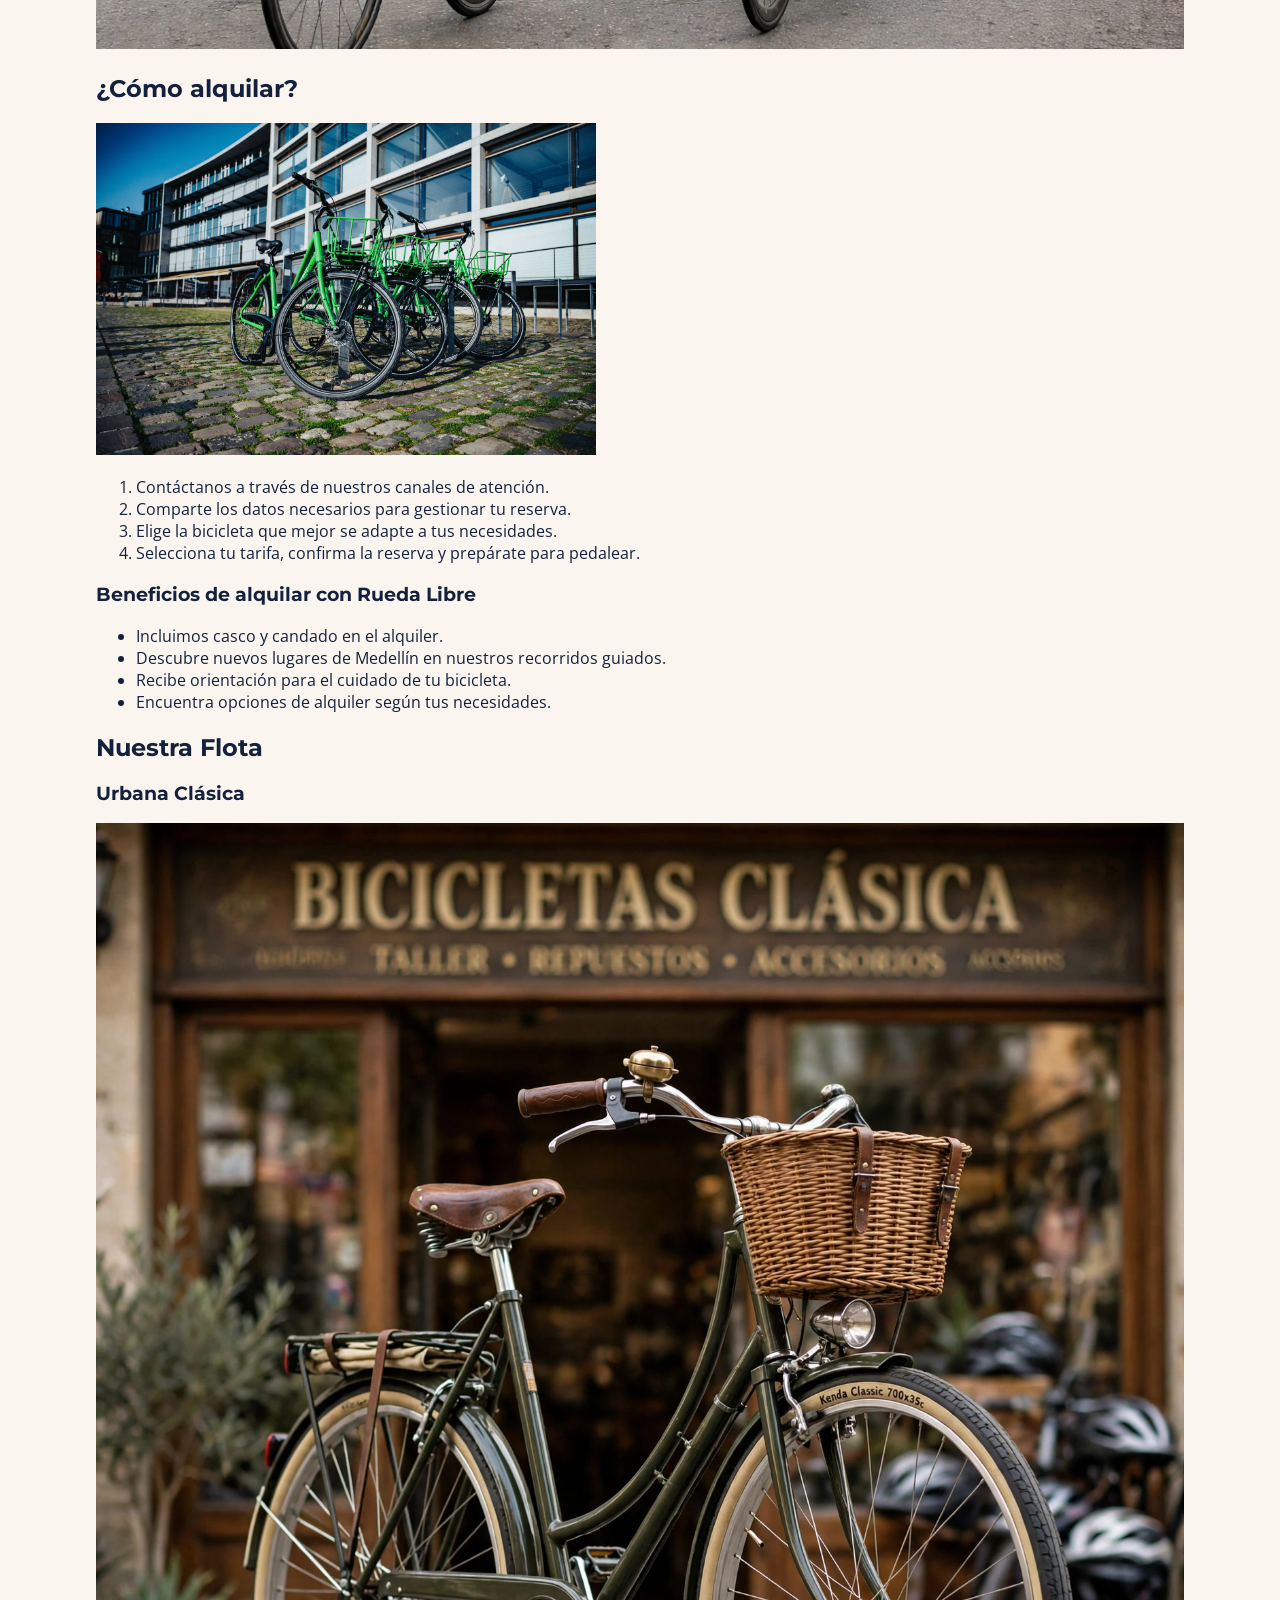
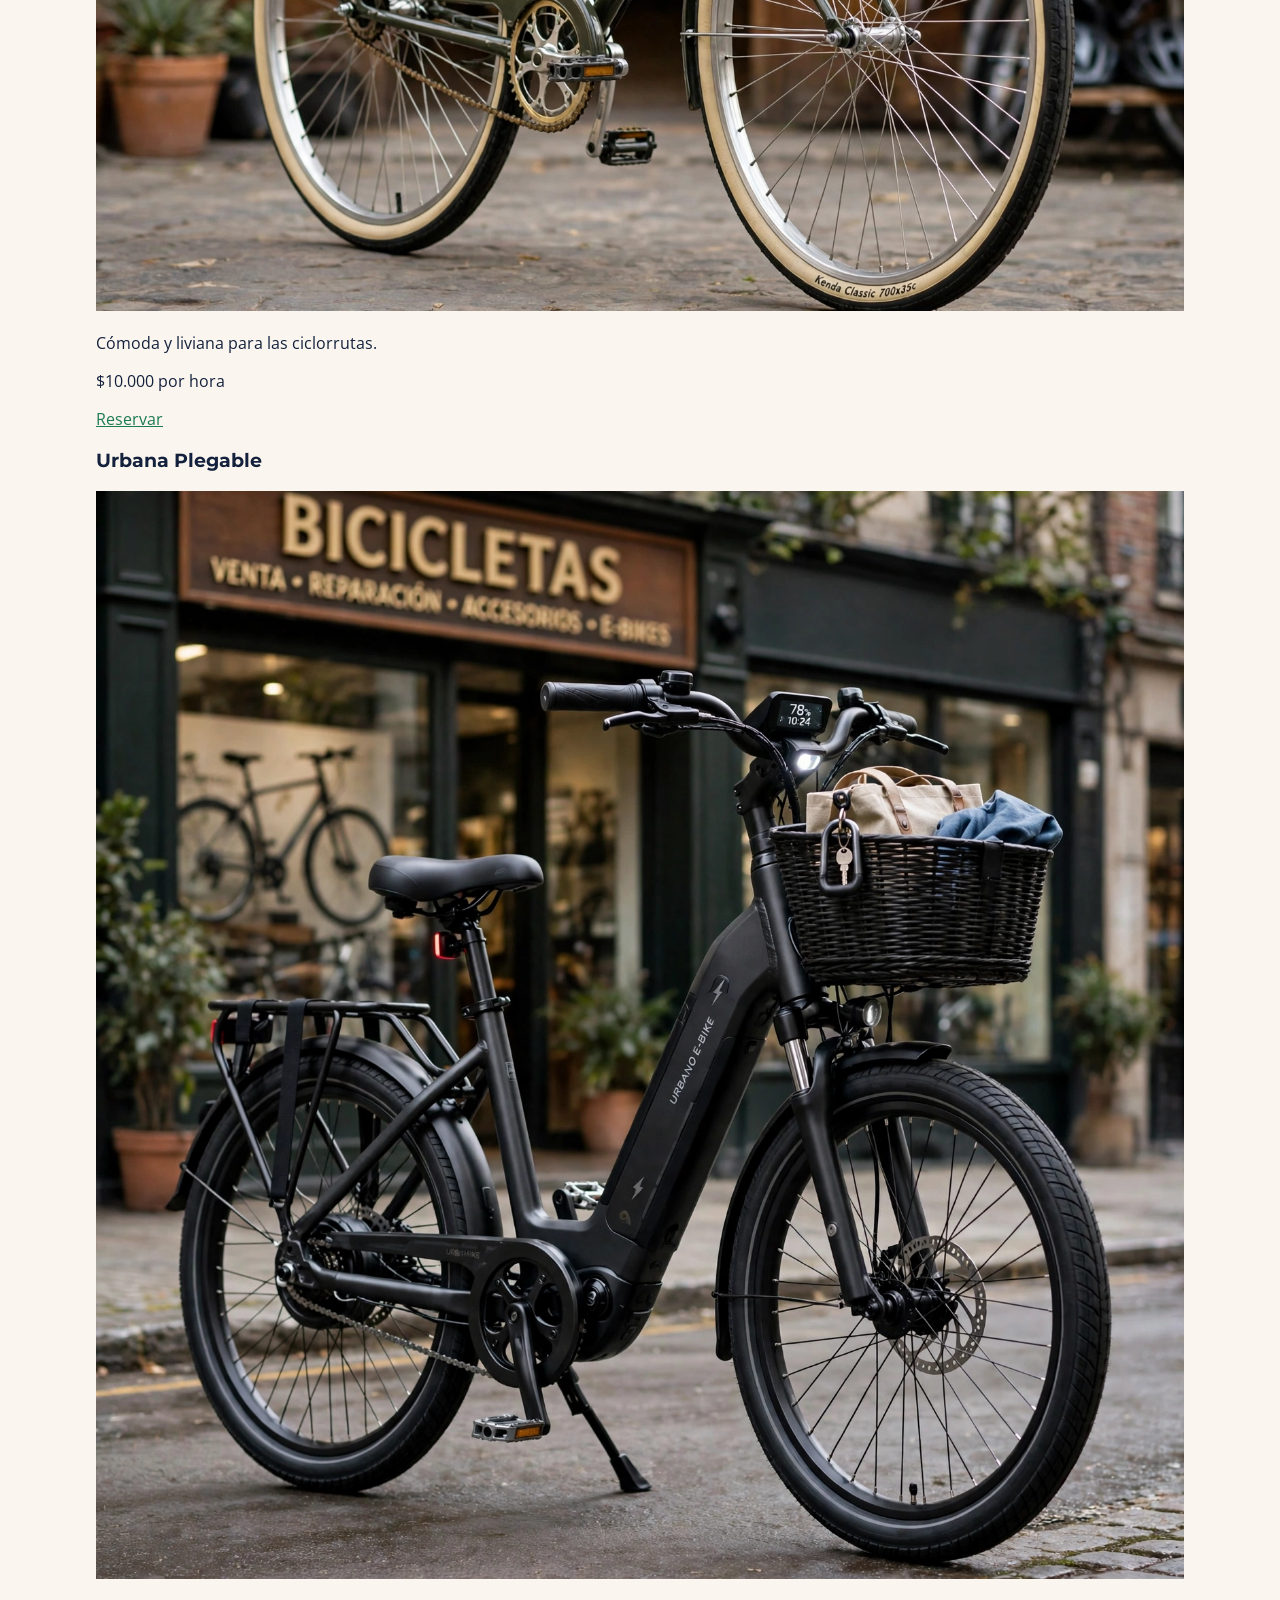
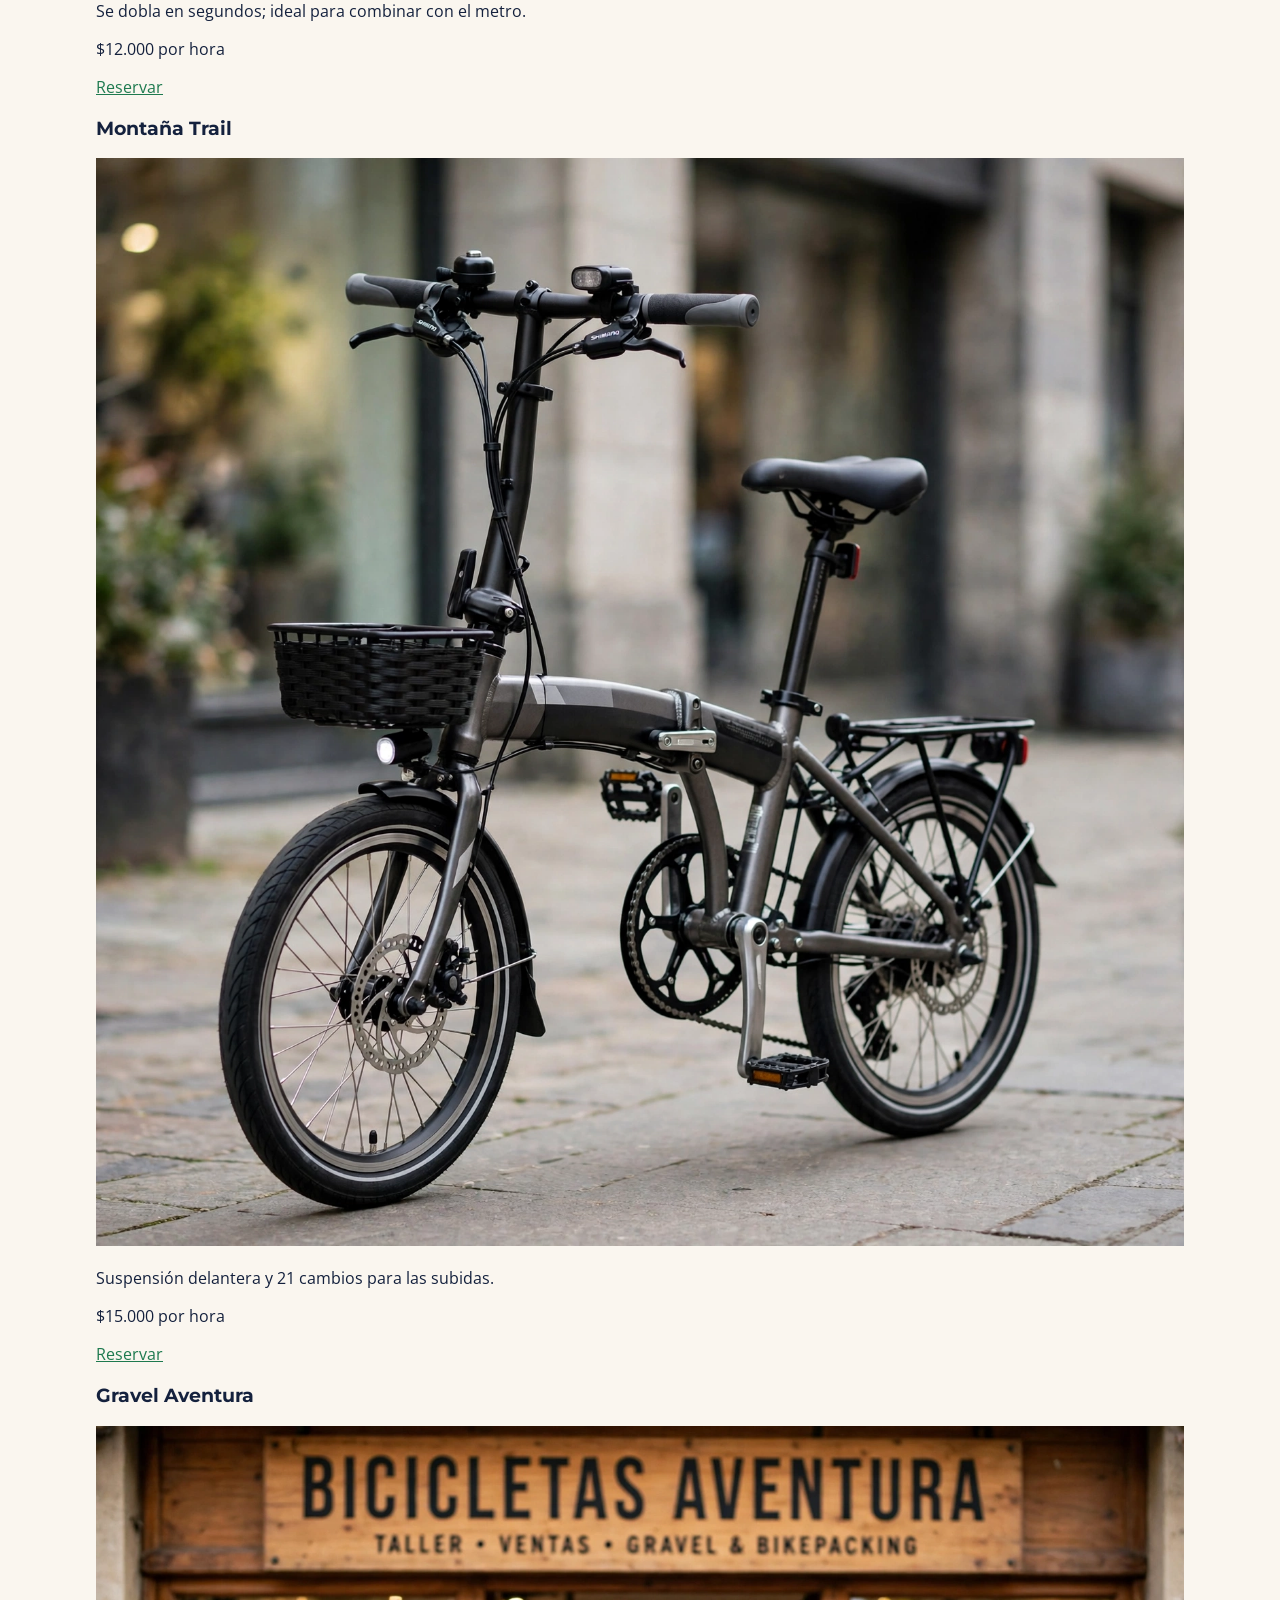
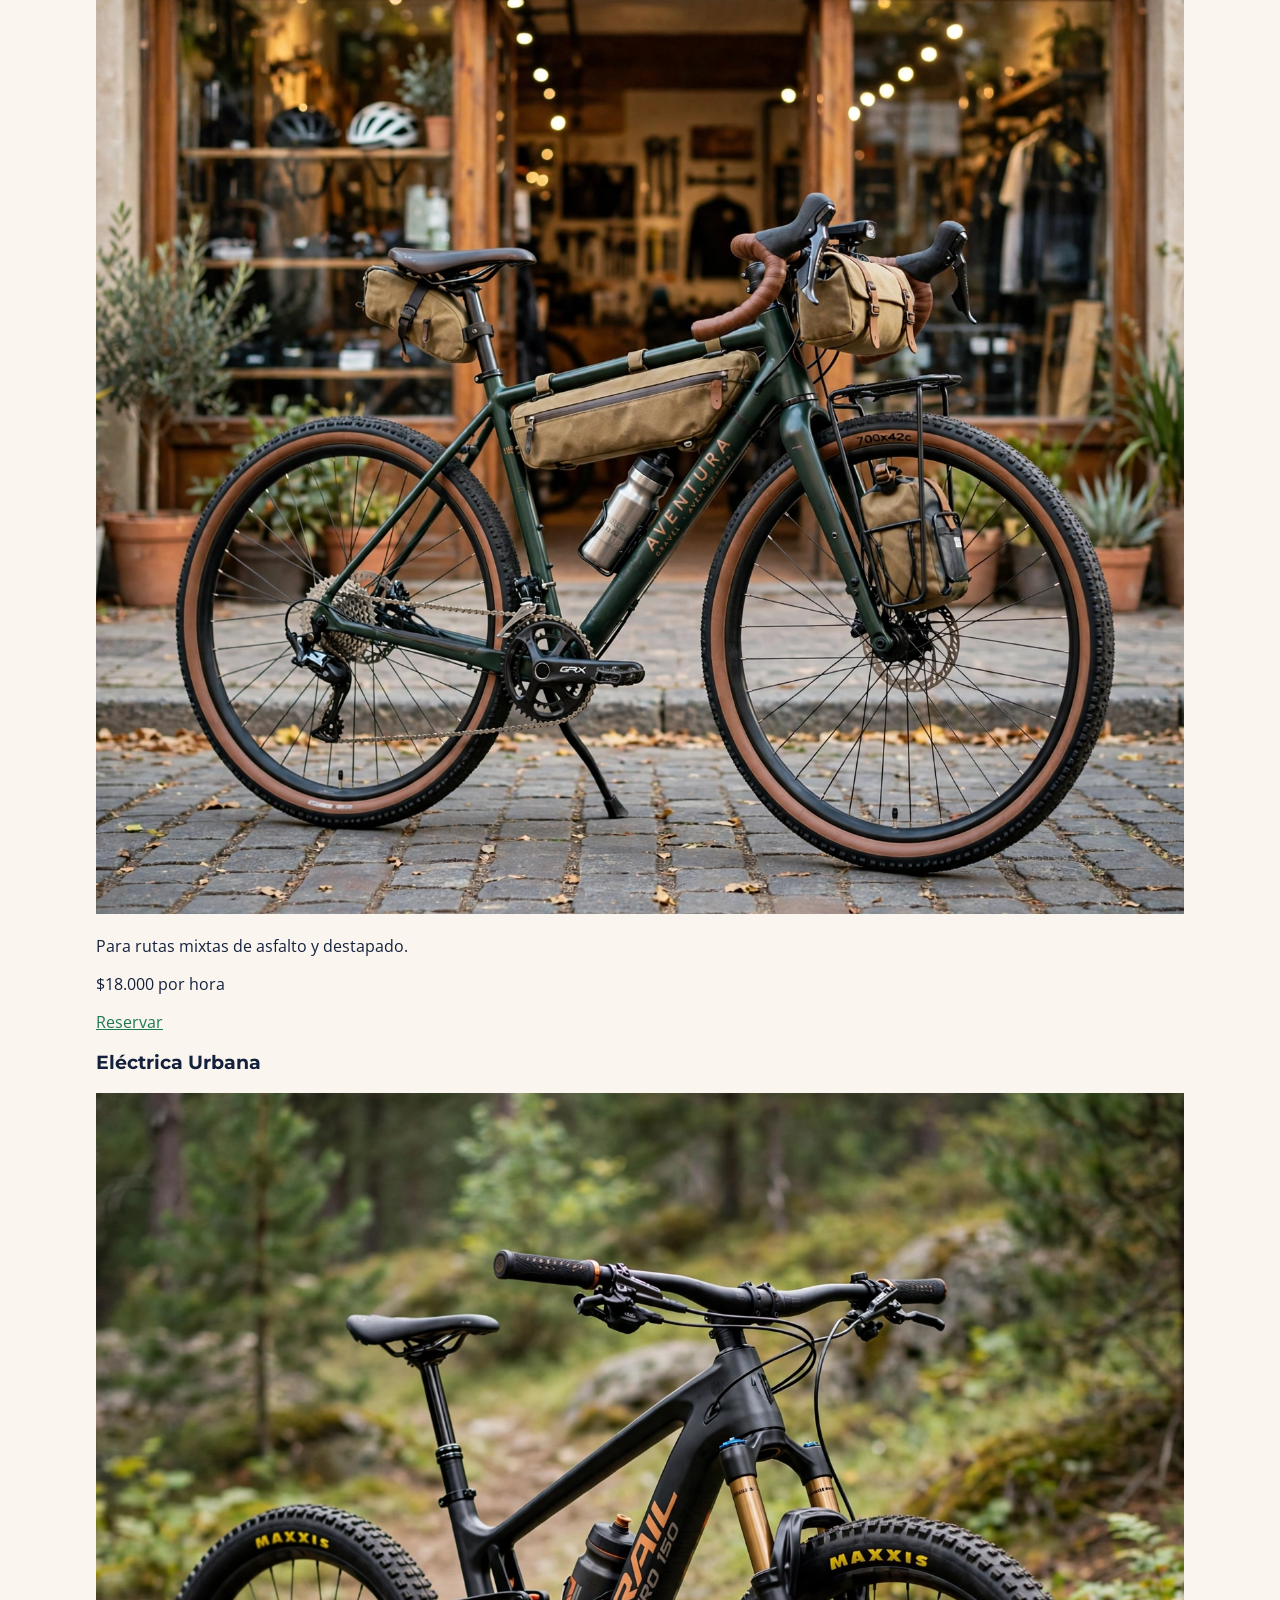
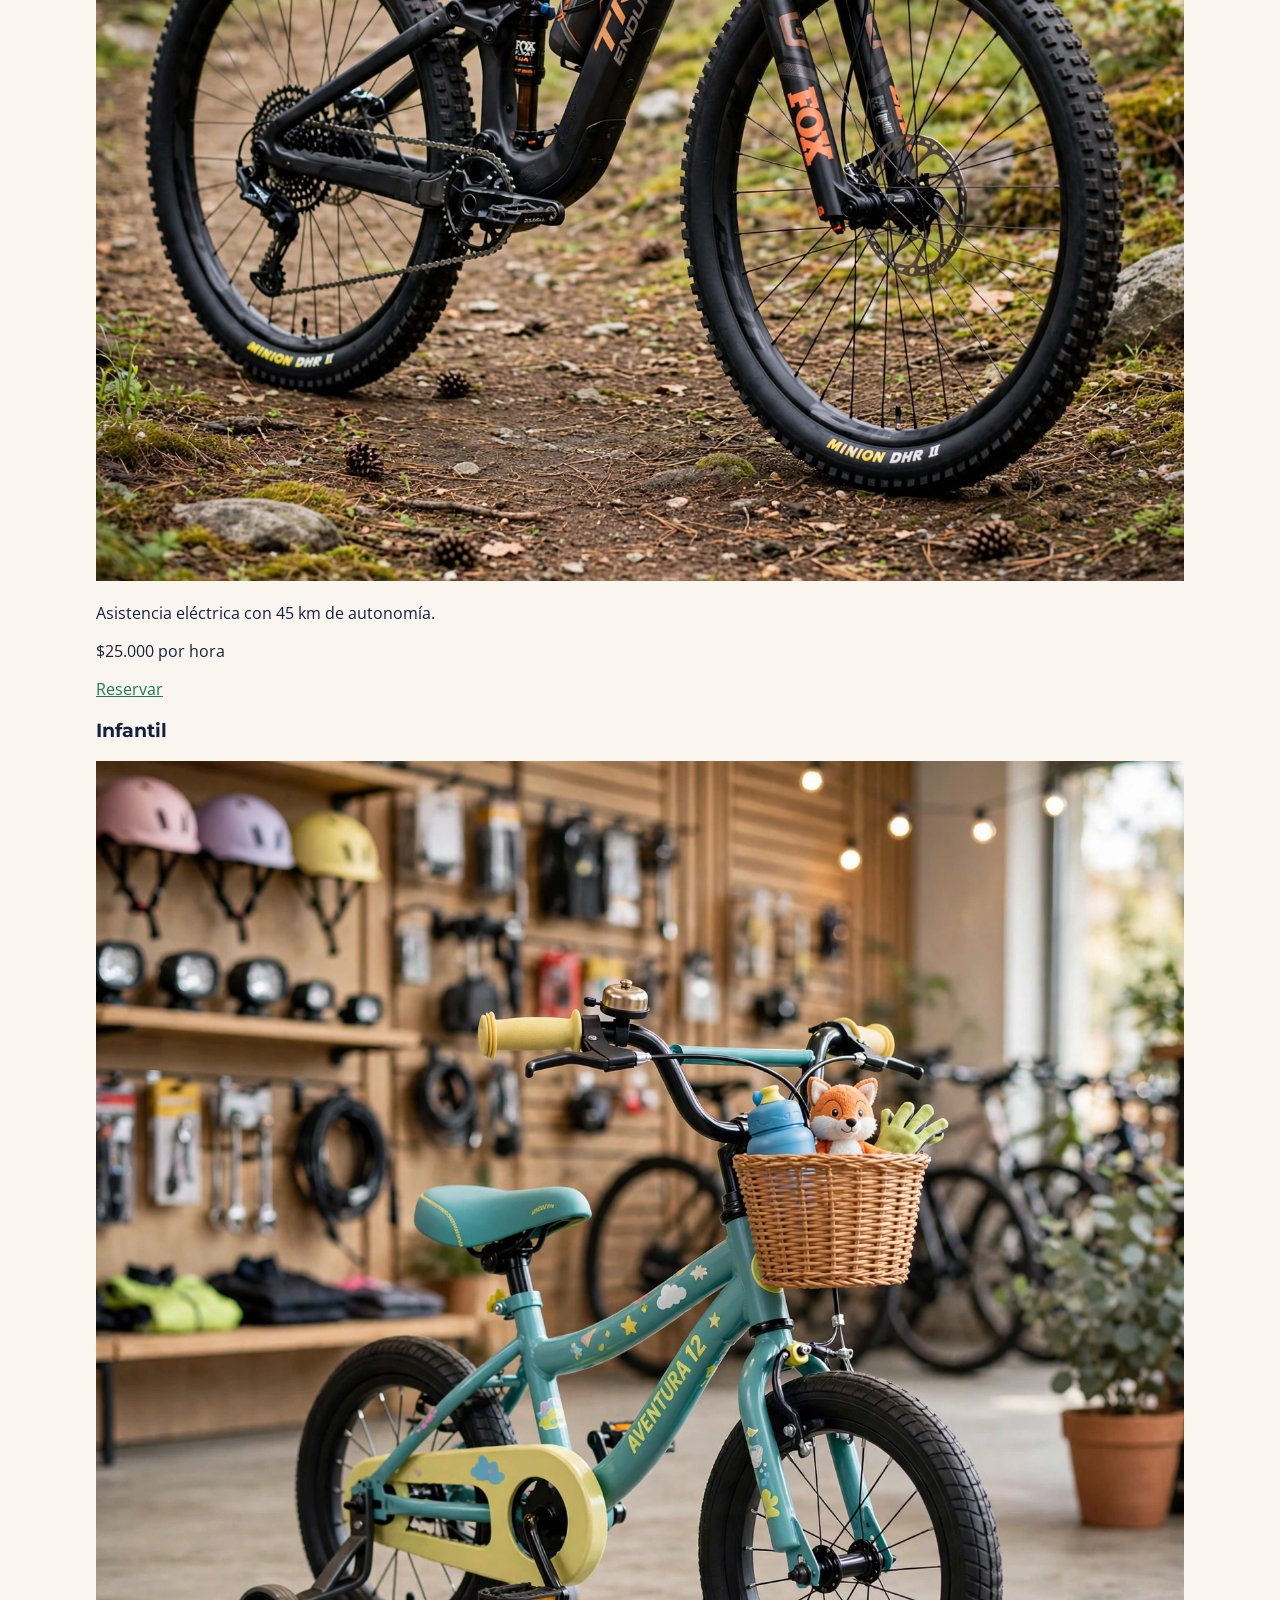
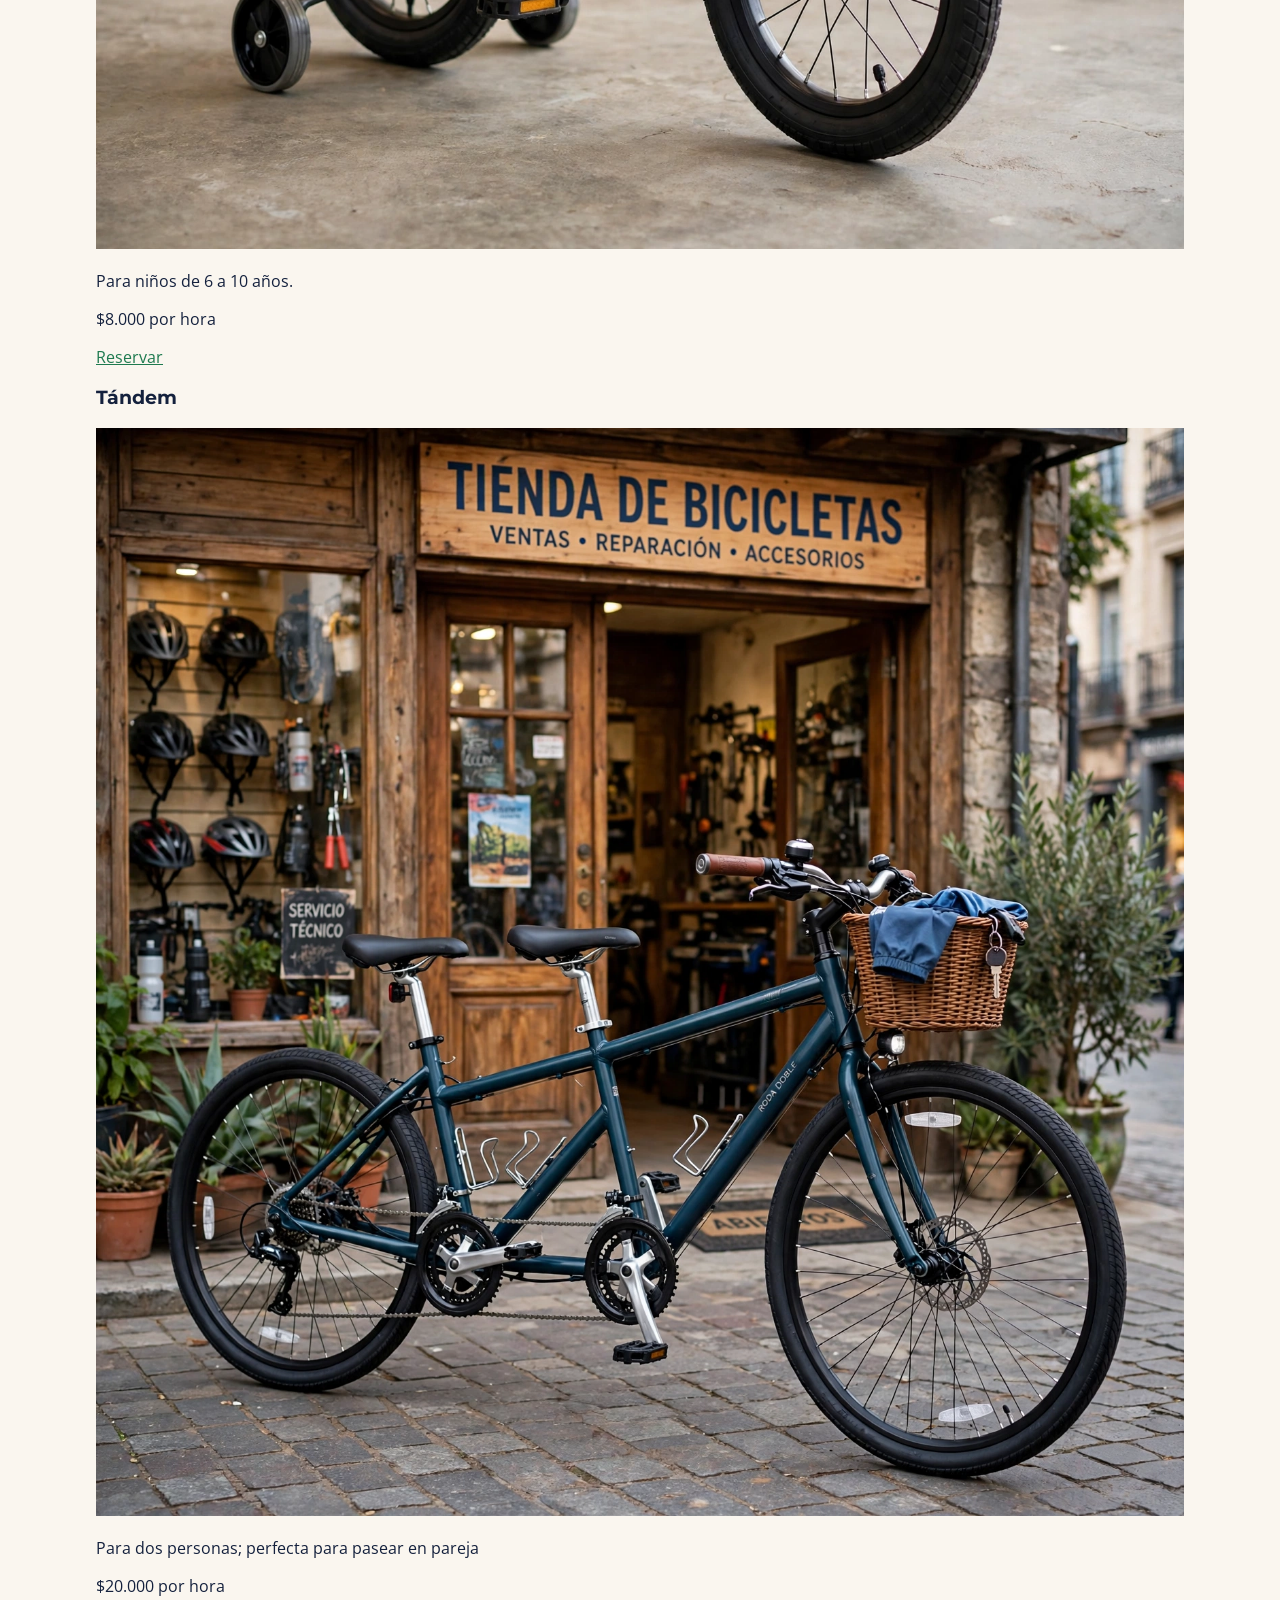
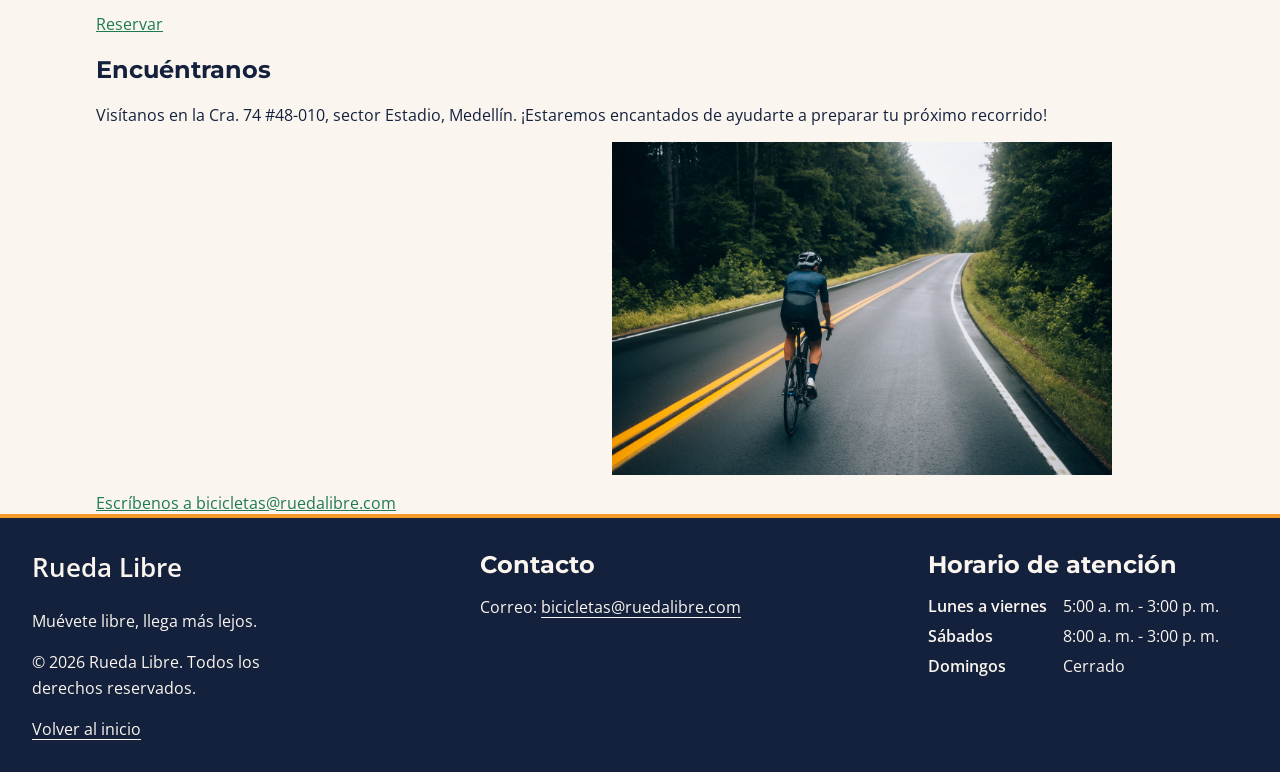
==== commit f09d7c0a: "fix: corregir navbar y botón de WhatsApp" ====
--- a/index.html
+++ b/index.html
@@ -3,51 +3,37 @@
 <head>
     <meta charset="UTF-8">
     <meta name="viewport" content="width=device-width, initial-scale=1.0">
-    <link href="https://cdn.jsdelivr.net/npm/bootstrap@5.3.8/dist/css/bootstrap.min.css" rel="stylesheet">
     <link rel="preconnect" href="https://fonts.googleapis.com">
     <link rel="preconnect" href="https://fonts.gstatic.com" crossorigin>
     <link href="https://fonts.googleapis.com/css2?family=Montserrat:ital,wght@0,100..900;1,100..900&family=Open+Sans:ital,wght@0,300..800;1,300..800&display=swap" rel="stylesheet">
     <link rel="stylesheet" href="css/styles.css">
-    <link rel="stylesheet" href="https://cdn.jsdelivr.net/npm/bootstrap-icons@1.13.2/font/bootstrap-icons.min.css">
     <title>Rueda Libre | Alquiler de bicicletas en Medellín</title>
 </head>
 <body>
-    <nav class="navbar navbar-expand-lg">
-        <div class="container-fluid">
-            <div class="marca">
-                <img src="./img/logo.png" alt="Logo de Rueda Libre" width="80" height="80">
-                <span>Rueda Libre</span>
-            </div>
-            <button class="navbar-toggler" data-bs-toggle="collapse" data-bs-target="#navbarMenu" type="button" aria-controls="navbarMenu" aria-expanded="false" aria-label="Abrir o cerrar navegación">
-                <span class="navbar-toggler-icon"></span>
-            </button>
-            <div class="collapse navbar-collapse" id="navbarMenu">
-                <ul class="navbar-nav ms-auto flex-column flex-lg-row" id="menu">
-                    <li class="nav-item"><a href="./index.html" class="nav-link active" aria-current="page">Inicio</a></li>
-                    <li class="nav-item"><a href="./paginas/tarifas.html" class="nav-link">Tarifas y rutas</a></li>
-                    <li class="nav-item"><a href="./paginas/reservas.html" class="nav-link">Reservas</a></li>
-                    <li class="nav-item">
-                        <a href="#flota" class="btn btn-success d-flex justify-content-center text-light">Ver bicicletas</a>
-                    </li>
-                </ul>
-            </div>
-        </div>
-    </nav>
+    <header>
+        <div class="marca">
+            <img src="./img/logo.png" alt="Logo de Rueda Libre" width="150">
+            <span>Rueda Libre</span>
+        </div>
+
+        <nav class="navegacion-principal" aria-label="Navegación principal">
+            <ul id="menu">
+                <li><a href="./index.html" class="activo">Inicio</a></li>
+                <li><a href="./paginas/tarifas.html">Tarifas y rutas</a></li>
+                <li><a href="./paginas/reservas.html">Reservas</a></li>
+            </ul>
+        </nav>
+    </header>
 
     <main class="portada">
-        <div class="container text-center">
-            <div class="row align-items-center">
-                <section class="col-12 col-md-6">
-                    <h1>Rueda Libre</h1>
-                    <p>
-                    Descubre Medellín sobre dos ruedas. Alquila tu bicicleta con nosotros y disfruta de una forma práctica, saludable y divertida de recorrer la ciudad. Conoce nuestra ubicación en la sección <a href="#encuentranos">Encuéntranos</a>.</p>            
-                </section>
-                <div class="col-12 col-md-6">
-                    <img src="img/imagen-bicicleta-de-noche.jpg" alt="Bicicleta en la ciudad de noche" width="500" class="img-fluid rounded mb-3">
-                </div>
-            </div>
-        </div>
-
+        <section class="hero-portada">
+        <div class="texto-portada">
+                <h1>Rueda Libre</h1>
+                <p>
+                Descubre Medellín sobre dos ruedas. Alquila tu bicicleta con nosotros y disfruta de una forma práctica, saludable y divertida de recorrer la ciudad. Conoce nuestra ubicación en la sección <a href="#encuentranos">Encuéntranos</a>.</p>            
+            </div>
+            <img src="img/imagen-bicicleta-de-noche.jpg" alt="Bicicleta en la ciudad de noche" width="500">
+        </section>
 
         <section>
             <h2>¿Quiénes somos?</h2>
@@ -57,207 +43,152 @@
 
         <section>
             <h2>Nuestros servicios</h2>
-            <div class="container">
-                <div class="servicios">
-                    <article class="tarjeta-servicio">
-                        <h3>Alquiler de bicicletas</h3>
-                        <p>Encuentra una forma cómoda de recorrer Medellín. Alquila una bicicleta para tus desplazamientos o paseos por la ciudad. Tu alquiler incluye casco y candado para que disfrutes del recorrido con mayor tranquilidad.</p>
-                        <img src="./img/alquiler-bicicleta.png" alt="Imagen ilustrativa sobre alquiler de bicicletas" width="500">
-                    </article>
-                    
-                    <article class="tarjeta-servicio">
-                        <h3>Recorridos guiados</h3>
-                        <p>Explora Medellín acompañado de nuestros recorridos guiados. Descubre lugares emblemáticos, conoce rincones diferentes y disfruta de la ciudad mientras pedaleas.</p>
-                        <img src="./img/recorridos-guiados.png" alt="Imagen ilustrativa sobre recorridos guiados en Medellín" width="500">
-                    </article>
-
-                    <article class="tarjeta-servicio">
-                        <h3>Mantenimiento de bicicletas</h3>
-                        <p>Cuida tu bicicleta y manténla en buenas condiciones. Te ofrecemos mantenimiento para ayudarte a disfrutar de recorridos más seguros y prolongar la vida útil de tu bicicleta.</p>
-                        <img src="./img/mantenimiento-bicicleta.png" alt="Imagen ilustrativa sobre el mantenimiento de una bicicleta" width="500">
-                    </article>
-
-                    <article class="tarjeta-servicio">
-                        <span class="etiqueta-nuevo">Nuevo</span>
-                        <h3>Bicicletas eléctricas</h3>
-                        <p>Recorre Medellín con asistencia eléctrica. Una alternativa cómoda para disfrutar la ciudad y sus recorridos con menos esfuerzo.</p>
-                        <img src="./img/bicicleta-electrica.png" alt="Bicicleta disponible para alquiler" width="500">
-                    </article>
-                </div>
-            </div>
-
+            
+            <div class="servicios">
+                <article class="tarjeta-servicio">
+                    <h3>Alquiler de bicicletas</h3>
+                    <p>Encuentra una forma cómoda de recorrer Medellín. Alquila una bicicleta para tus desplazamientos o paseos por la ciudad. Tu alquiler incluye casco y candado para que disfrutes del recorrido con mayor tranquilidad.</p>
+                    <img src="./img/alquiler-bicicleta.png" alt="Imagen ilustrativa sobre alquiler de bicicletas" width="500">
+                </article>
+                
+                <article class="tarjeta-servicio">
+                    <h3>Recorridos guiados</h3>
+                    <p>Explora Medellín acompañado de nuestros recorridos guiados. Descubre lugares emblemáticos, conoce rincones diferentes y disfruta de la ciudad mientras pedaleas.</p>
+                    <img src="./img/recorridos-guiados.png" alt="Imagen ilustrativa sobre recorridos guiados en Medellín" width="500">
+                </article>
+
+                <article class="tarjeta-servicio">
+                    <h3>Mantenimiento de bicicletas</h3>
+                    <p>Cuida tu bicicleta y manténla en buenas condiciones. Te ofrecemos mantenimiento para ayudarte a disfrutar de recorridos más seguros y prolongar la vida útil de tu bicicleta.</p>
+                    <img src="./img/mantenimiento-bicicleta.png" alt="Imagen ilustrativa sobre el mantenimiento de una bicicleta" width="500">
+                </article>
+
+                <article class="tarjeta-servicio">
+                    <span class="etiqueta-nuevo">Nuevo</span>
+                    <h3>Bicicletas eléctricas</h3>
+                    <p>Recorre Medellín con asistencia eléctrica. Una alternativa cómoda para disfrutar la ciudad y sus recorridos con menos esfuerzo.</p>
+                    <img src="./img/bicicleta-electrica.png" alt="Bicicleta disponible para alquiler" width="500">
+                </article>
+            </div>
         </section>
 
         <section class="seccion-rutas">
-            <div class="container py-3">
-                <h2>Nuestras Rutas</h2>
-                <div class="row g-3">
-                    <div class="col-12 col-sm-6 col-lg-4">
-                        <article class="d-flex flex-column h-100 card">
-                            <img src="img/rio-parques.png" alt="Ilustración del reto río y parques" class="img-fluid card-img-top">
-                            <div class="d-flex flex-column card-body">
-                                <h3 class="card-title">Reto Río y Parques</h3>
-                                <p class="flex-grow-1 card-text">Nivel: Fácil. Disfruta de un recorrido tranquilo junto al río y descubre los parques de Medellín mientras pedaleas.</p>
-                            </div>
-                        </article>
-                    </div>
-                    
-                    <div class="col-12 col-sm-6 col-lg-4">
-                        <article class="d-flex flex-column h-100 card">
-                            <img src="img/sabores-barrio.png" alt="Ilustración del reto sabores del barrio" class="img-fluid card-img-top">
-                            <div class="d-flex flex-column card-body">
-                                <h3 class="card-title">Reto Sabores del Barrio</h3>
-                                <p class="flex-grow-1 card-text">Nivel: Medio. Explora los sabores y la cultura de los barrios de Medellín en una ruta llena de experiencias.</p>
-                            </div>
-                        </article>
-                    </div>
-
-                    <div class="col-12 col-sm-6 col-lg-4">
-                        <article class="d-flex flex-column h-100 card">
-                            <img src="img/reto-palmas.png" alt="Ilustración del reto las palmas" class="img-fluid card-img-top">
-                            <div class="d-flex flex-column card-body">
-                                <h3 class="card-title">Reto Las Palmas</h3>
-                                <p class="flex-grow-1 card-text">Nivel: Difícil. Afronta el desafío de Las Palmas con un recorrido exigente, ideal para ciclistas que buscan poner a prueba su resistencia.</p>
-                            </div>
-                        </article>
-                    </div>
-                </div>
-            </div>
-        </section>
-
-        <div class="container">
-            <div class="carousel slide mx-auto" id="carousel" data-bs-ride="carousel" data-bs-interval="3000">
-                <div class="carousel-inner">
-                    <div class="carousel-item active">
-                        <img src="./img/promocion-martes.png" alt="2*1 en bicicletas urbanas" class="d-block w-100">
-                    </div>
-                    <div class="carousel-item">
-                        <img src="./img/promocion-descuento.png" alt="20% de descuento en bicicletas electricas" class="d-block w-100">
-                    </div>
-                    <div class="carousel-item">
-                        <img src="./img/recorrido-cumpleanos.png" alt="Recorrido gratis el día de tu cumpleaños" class="d-block w-100">
-                    </div>
-                </div>
-                <button class="carousel-control-prev" type="button" data-bs-target="#carousel" data-bs-slide="prev">
-                    <span class="carousel-control-prev-icon" aria-hidden="true"></span>
-                    <span class="visually-hidden">Anterior</span>
-                </button>
-                <button class="carousel-control-next" type="button" data-bs-target="#carousel" data-bs-slide="next">
-                    <span class="carousel-control-next-icon" aria-hidden="true"></span>
-                    <span class="visually-hidden">Siguiente</span>
-                </button>
-            </div>
-        </div>
-
-        <section class="seccion-alquilar">
-                <h2>¿Cómo alquilar?</h2>
-
-                <img src="img/bicicletas-aparcadas.jpg" alt="Bicicletas aparcadas en la calle" class="img-fluid rounded mb-3">
-
-                <ol>
-                    <li>Contáctanos a través de nuestros canales de atención.</li>
-                    <li>Comparte los datos necesarios para gestionar tu reserva.</li>
-                    <li>Elige la bicicleta que mejor se adapte a tus necesidades.</li>
-                    <li>Selecciona tu tarifa, confirma la reserva y prepárate para pedalear.</li>
-                </ol>
+            <h2>Nuestras Rutas</h2>
+            <div class="contenedor-rutas">
+                <article>
+                    <h3>reto Rio y Parques</h3>
+                    <p>Nivel: Fácil. Disfruta de un recorrido tranquilo junto al río y descubre los parques de Medellín mientras pedaleas.</p>
+                    <img src="img/rio-parques.png" alt="Ilustración de el reto rio y parques">
+                </article>
+                
+                <article>
+                    <h3>Reto Sabores del Barrio</h3>
+                    <p>Nivel: Medio. Explora los sabores y la cultura de los barrios de Medellín en una ruta llena de experiencias.</p>
+                    <img src="img/sabores-barrio.png" alt="Ilustración de el reto sabores del barrio">
+                </article>
+
+                <article>
+                    <h3>Reto las palmas</h3>
+                    <p>Nivel: Difícil. Afronta el desafío de Las Palmas con un recorrido exigente, ideal para ciclistas que buscan poner a prueba su resistencia.</p>
+                    <img src="img/reto-palmas.png" alt="Ilustración de el reto las palmas">
+                </article>
+            </div>
         </section>
 
         <section>
-            <div class="container py-3">
-                <h2>Beneficios de alquilar con Rueda Libre</h2>
-                <ul class="row g-3 list-unstyled">
-                    <li class="col-12 col-sm-6 col-lg-4 col-xl-3">
-                        <article class="h-100">
-                            <p>Incluimos casco y candado en el alquiler.</p>
-                        </article>
-                    </li>
-                    <li class="col-12 col-sm-6 col-lg-4 col-xl-3">
-                        <article class="h-100">
-                            <p>Descubre nuevos lugares de Medellín en nuestros recorridos guiados.</p>
-                        </article>
-                    </li>
-                    <li class="col-12 col-sm-6 col-lg-4 col-xl-3">
-                        <article class="h-100">
-                            <p>Recibe orientación para el cuidado de tu bicicleta.</p>
-                        </article>
-                    </li>
-                    <li class="col-12 col-sm-6 col-lg-4 col-xl-3">
-                        <article class="h-100">
-                            <p>Encuentra opciones de alquiler según tus necesidades.</p>
-                        </article>
-                    </li>
-                </ul>
-            </div>
-        </section>
-
-        <div class="container py-4">
-            <section class="seccion-flota" id ="flota">
-                <h2 class="text-center">Nuestra Flota</h2>
-                <div class="row g-3">
-
-                    <div class="col-12 col-sm-6 col-lg-4 col-xl-3">
-                        <article class="d-flex flex-column h-100 card">
-                            <img src="img/bicicleta-montana.png" alt="Ilustración de una bicicleta de montaña Trail" class="img-fluid card-img-top">
-                            <div class="card-body d-flex flex-column">
-                                <h3 class="card-title">Montaña Trail</h3>
-                                <p class="flex-grow-1 mt-2 card-text ">Suspensión delantera y 21 cambios para las subidas.</p>
-                                <p class="precio-bicicleta">$15.000 por hora</p>
-                                <a href="./paginas/reservas.html" class="btn btn-success btn-lg">Reservar</a>
-                            </div>
-                        </article>
-                    </div>
-
-                    <div class="col-12 col-sm-6 col-lg-4 col-xl-3">
-                        <article class="d-flex flex-column h-100 card">
-                            <img src="img/bicicleta-gravel.png" alt="Ilustración de una bicicleta Gravel Aventura" class="img-fluid card-img-top">
-                            <div class="card-body d-flex flex-column">
-                                <h3 class="card-title">Gravel Aventura</h3>
-                                <p class="flex-grow-1 mt-2 card-text ">Para rutas mixtas de asfalto y destapado.</p>
-                                <p class="precio-bicicleta">$18.000 por hora</p>
-                                <a href="./paginas/reservas.html" class="btn btn-success btn-lg">Reservar</a>
-                            </div>
-                        </article>
-                    </div>
-
-                    <div class="col-12 col-sm-6 col-lg-4 col-xl-3">
-                        <article class="d-flex flex-column h-100 card">
-                            <img src="img/bicicleta-electrica-urbana.png" alt="Ilustración de una bicicleta eléctrica urbana" class="img-fluid card-img-top">
-                            <div class="card-body d-flex flex-column">
-                                <h3 class="card-title">Eléctrica Urbana</h3>
-                                <p class="flex-grow-1 mt-2 card-text ">Asistencia eléctrica con 45 km de autonomía.</p>
-                                <p class="precio-bicicleta">$25.000 por hora</p>
-                                <a href="./paginas/reservas.html" class="btn btn-success btn-lg">Reservar</a>
-                            </div>
-                        </article>
-                    </div>
-
-                    <div class="col-12 col-sm-6 col-lg-4 col-xl-3">
-                        <article class="d-flex flex-column h-100 card">
-                            <img src="img/bicicleta-infantil.png" alt="Ilustración de una bicicleta infantil" class="img-fluid card-img-top">
-                            <div class="card-body d-flex flex-column">
-                                <h3 class="card-title">Infantil</h3>
-                                <p class="flex-grow-1 mt-2 card-text ">Para niños de 6 a 10 años.</p>
-                                <p class="precio-bicicleta">$8.000 por hora</p>
-                                <a href="./paginas/reservas.html" class="btn btn-success btn-lg">Reservar</a>
-                            </div>
-                        </article>
-                    </div>
-
-                    <div class="col-12 col-sm-6 col-lg-4 col-xl-3">
-                        <article class="d-flex flex-column h-100 card">
-                            <img src="img/bicicleta-tandem.png" alt="Ilustracion de una bicicleta Tándem" class="img-fluid card-img-top">
-                            <div class="card-body d-flex flex-column">
-                                <h3 class="card-title">Tándem</h3>
-                                <p class="flex-grow-1 mt-2 card-text ">Para dos personas; perfecta para pasear en pareja</p>
-                                <p class="precio-bicicleta">$20.000 por hora</p>
-                                <a href="./paginas/reservas.html" class="btn btn-success btn-lg">Reservar</a>
-                            </div>
-                        </article>
-                    </div>
-
-                </div>
-            </section>
-        </div>
+            <div class="seccion-alquilar">
+                <section>
+                    <h2>¿Cómo alquilar?</h2>
+
+                    <img src="img/bicicletas-aparcadas.jpg" alt="Bicicletas aparcadas en la calle" width="500">
+
+                    <ol>
+                        <li>Contáctanos a través de nuestros canales de atención.</li>
+                        <li>Comparte los datos necesarios para gestionar tu reserva.</li>
+                        <li>Elige la bicicleta que mejor se adapte a tus necesidades.</li>
+                        <li>Selecciona tu tarifa, confirma la reserva y prepárate para pedalear.</li>
+                    </ol>
+
+                    <h3>Beneficios de alquilar con Rueda Libre</h3>
+
+                    <ul>
+                        <li>Incluimos casco y candado en el alquiler.</li>
+                        <li>Descubre nuevos lugares de Medellín en nuestros recorridos guiados.</li>
+                        <li>Recibe orientación para el cuidado de tu bicicleta.</li>
+                        <li>Encuentra opciones de alquiler según tus necesidades.</li>
+                    </ul>
+                </section>
+            </div>
+        </section>
+
+
+        <section class="seccion-flota">
+            <h2>Nuestra Flota</h2>
+
+            <div class="contenedor-bicicletas">
+                <article>
+                    <h3>Urbana Clásica</h3>
+                    <img src="img/urbana-clasica.png"
+                        alt="Ilustración de una bicicleta urbana clásica">
+                    <p>Cómoda y liviana para las ciclorrutas.</p>
+                    <p class="precio-bicicleta">$10.000 por hora</p>
+                    <a href="./paginas/reservas.html">Reservar</a>
+                </article>
+
+                <article>
+                    <h3>Urbana Plegable</h3>
+                    <img src="img/bicicleta-plegable.png"
+                        alt="Ilustración de una bicicleta urbana plegable">
+                    <p>Se dobla en segundos; ideal para combinar con el metro.</p>
+                    <p class="precio-bicicleta">$12.000 por hora</p>
+                    <a href="./paginas/reservas.html">Reservar</a>
+                </article>
+
+                <article>
+                    <h3>Montaña Trail</h3>
+                    <img src="img/bicicleta-montana.png"
+                        alt="Ilustración de una bicicleta de montaña Trail">
+                    <p>Suspensión delantera y 21 cambios para las subidas.</p>
+                    <p class="precio-bicicleta">$15.000 por hora</p>
+                    <a href="./paginas/reservas.html">Reservar</a>
+                </article>
+
+                <article>
+                    <h3>Gravel Aventura</h3>
+                    <img src="img/bicicleta-gravel.png"
+                        alt="Ilustración de una bicicleta Gravel Aventura">
+                    <p>Para rutas mixtas de asfalto y destapado.</p>
+                    <p class="precio-bicicleta">$18.000 por hora</p>
+                    <a href="./paginas/reservas.html">Reservar</a>
+                </article>
+
+                <article>
+                    <h3>Eléctrica Urbana</h3>
+                    <img src="img/bicicleta-electrica-urbana.png"
+                        alt="Ilustración de una bicicleta eléctrica urbana">
+                    <p>Asistencia eléctrica con 45 km de autonomía.</p>
+                    <p class="precio-bicicleta">$25.000 por hora</p>
+                    <a href="./paginas/reservas.html">Reservar</a>
+                </article>
+
+                <article>
+                    <h3>Infantil</h3>
+                    <img src="img/bicicleta-infantil.png"
+                        alt="Ilustración de una bicicleta infantil">
+                    <p>Para niños de 6 a 10 años.</p>
+                    <p class="precio-bicicleta">$8.000 por hora</p>
+                    <a href="./paginas/reservas.html">Reservar</a>
+                </article>
+
+                <article>
+                    <h3>Tándem</h3>
+                    <img src="img/bicicleta-tandem.png" alt="Ilustracion de una bicicleta Tándem">
+                    <p>Para dos personas; perfecta para pasear en pareja</p>
+                    <p class="precio-bicicleta">$20.000 por hora</p>
+                    <a href="./paginas/reservas.html">Reservar</a>
+                </article>
+            </div>
+        </section>
         
         <div class="seccion-encuentranos">
             <section>
@@ -268,14 +199,22 @@
                 </p>
                 
                 <div class="encuentranos-contenido">
-                    <iframe src="https://maps.google.com/maps?q=Estadio%20Atanasio%20Girardot%2C%20Medell%C3%ADn&t=&z=15&ie=UTF8&iwloc=&output=embed" title="Mapa de ubicación de Rueda Libre en Medellín" width="500" height="333.5" loading="lazy" allowfullscreen referrerpolicy="no-referrer-when-downgrade" class="rounded"></iframe>
-
-                    <img src="img/ciclista-manejando-en-la-carretera.jpg" alt="Ciclista recorriendo una carretera" width="500" class="img-fluid rounded">
+                    <iframe
+                        src="https://maps.google.com/maps?q=Estadio%20Atanasio%20Girardot%2C%20Medell%C3%ADn&t=&z=15&ie=UTF8&iwloc=&output=embed"
+                        title="Mapa de ubicación de Rueda Libre en Medellín"
+                        width="500"
+                        height="350"
+                        loading="lazy"
+                        allowfullscreen
+                        referrerpolicy="no-referrer-when-downgrade"
+                    ></iframe>
+                    <img src="img/ciclista-manejando-en-la-carretera.jpg" alt="Ciclista recorriendo una carretera" width="500">
                 </div>
 
                 <a href="mailto:bicicletas@ruedalibre.com">Escríbenos a bicicletas@ruedalibre.com</a>
             </section>
         </div>
+
     </main>
 
 
@@ -316,14 +255,23 @@
             </dl>
         </div>
     </footer>
-
-    <a class="whatsapp-fijo btn btn-success fs-4 rounded-circle"
-    href="https://wa.me/573000000000"
-    target="_blank"
-    rel="noopener noreferrer"
-    aria-label="Contactar por WhatsApp">
-        <i class="bi bi-whatsapp"></i>
+    <a
+        class="whatsapp-fijo"
+        href="https://wa.me/573000000000"
+        target="_blank"
+        rel="noopener noreferrer"
+        aria-label="Contactar a Rueda Libre por WhatsApp"
+    >
+        <svg
+            xmlns="http://www.w3.org/2000/svg"
+            width="24"
+            height="24"
+            viewBox="0 0 24 24"
+            fill="#FFFFFF"
+            aria-hidden="true"
+        >
+            <path d="M.057 24l1.687-6.163c-1.041-1.804-1.588-3.849-1.587-5.946C.06 5.348 5.397 0 11.93 0c3.165.001 6.14 1.233 8.377 3.469 2.237 2.236 3.467 5.21 3.466 8.377-.003 6.582-5.339 11.93-11.871 11.93-2.003-.001-3.972-.51-5.713-1.48L0 24zm6.59-4.846c1.6.95 3.188 1.449 4.743 1.451 5.316 0 9.647-4.32 9.65-9.635.001-2.575-1.001-4.996-2.822-6.818-1.821-1.822-4.241-2.824-6.822-2.825-5.321 0-9.653 4.321-9.656 9.637-.001 1.637.433 3.238 1.256 4.654l-.993 3.626 3.714-.974zm11.374-6.079c-.29-.145-1.716-.847-1.978-.942-.262-.096-.453-.145-.642.145-.19.29-.733.942-.899 1.133-.166.192-.332.215-.622.07-2.977-1.48-4.107-2.556-5.46-4.883-.156-.267.156-.247.446-.823.097-.192.048-.361-.024-.505-.072-.144-.642-1.546-.88-2.115-.232-.556-.465-.482-.642-.491-.166-.008-.356-.01-.545-.01s-.498.071-.758.351c-.26.28-1 .977-1 2.382s1.023 2.76 1.166 2.951c.143.19 2.012 3.073 4.875 4.31.682.295 1.214.471 1.629.603.686.218 1.312.187 1.806.114.55-.082 1.716-.701 1.956-1.379.24-.678.24-1.26.168-1.379-.071-.12-.262-.191-.552-.336z"/>
+        </svg>
     </a>
-    <script src="https://cdn.jsdelivr.net/npm/bootstrap@5.3.8/dist/js/bootstrap.bundle.min.js"></script>
 </body>
 </html>
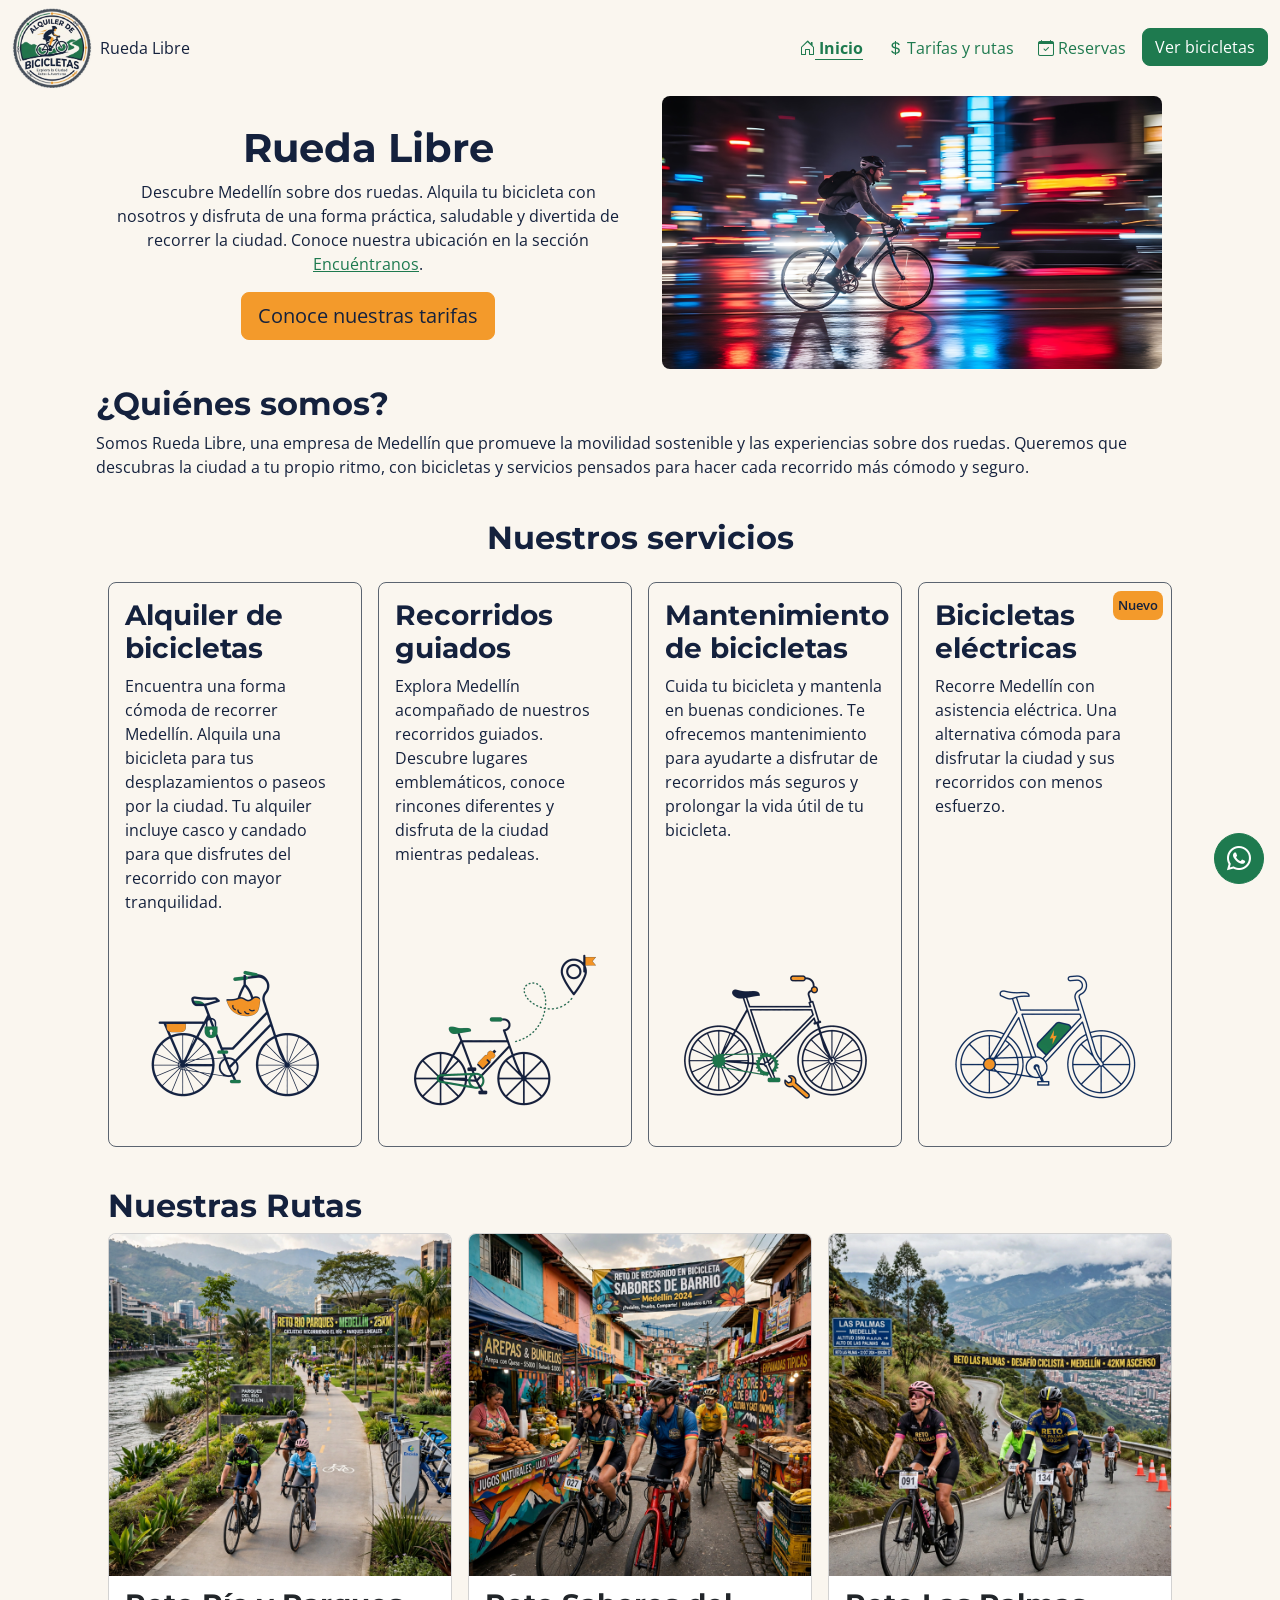
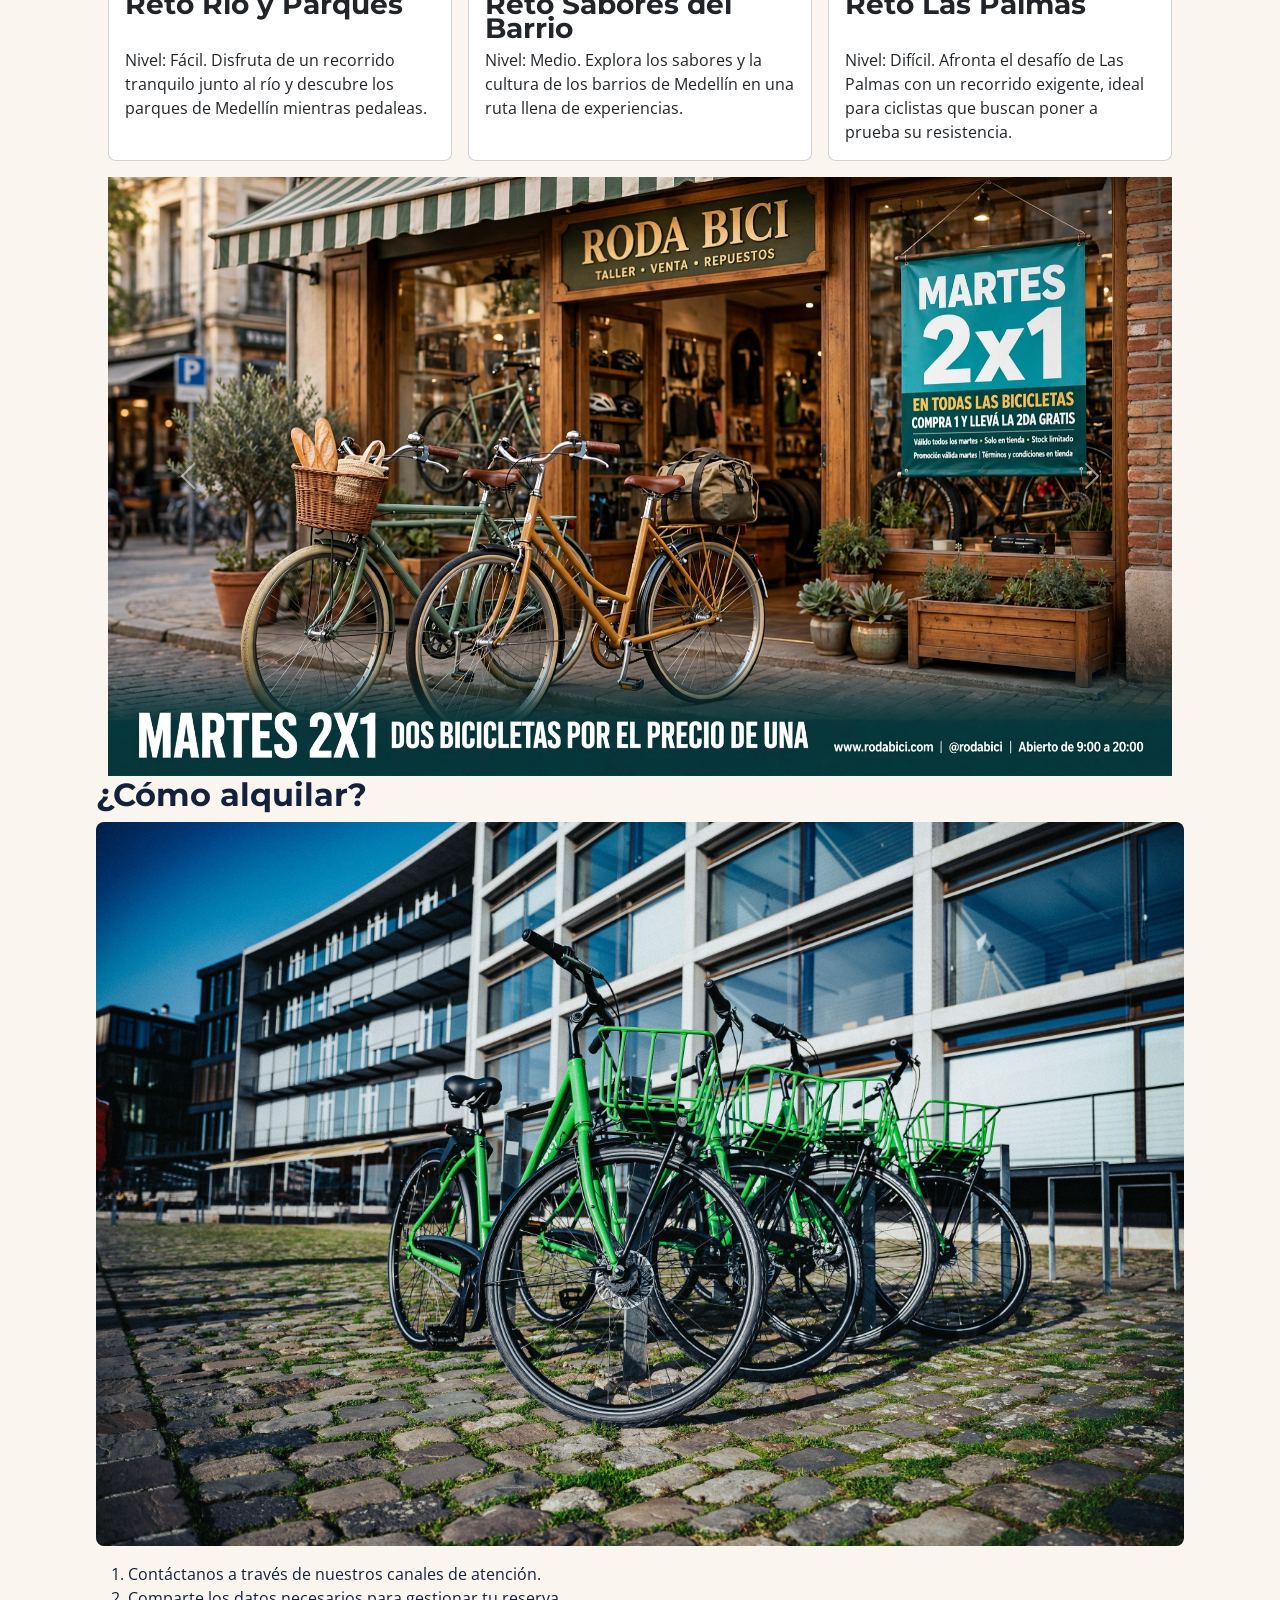
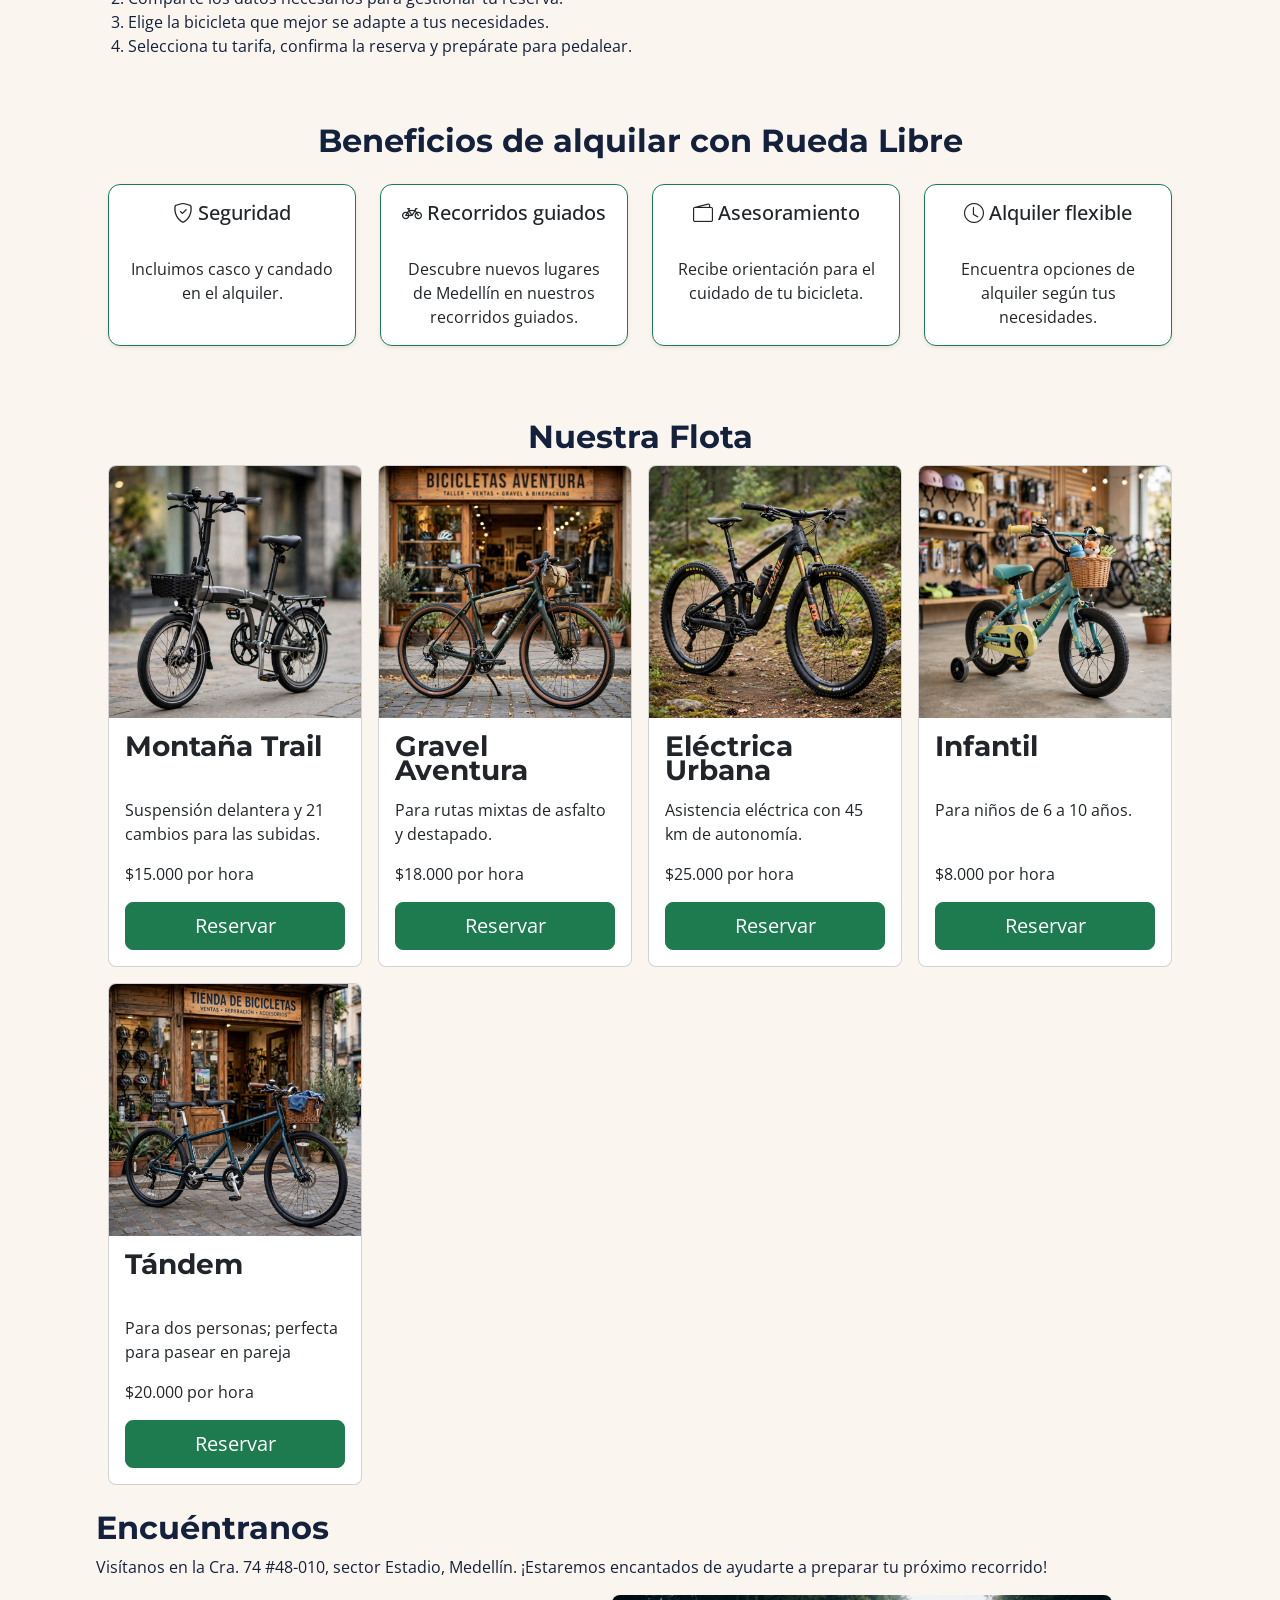
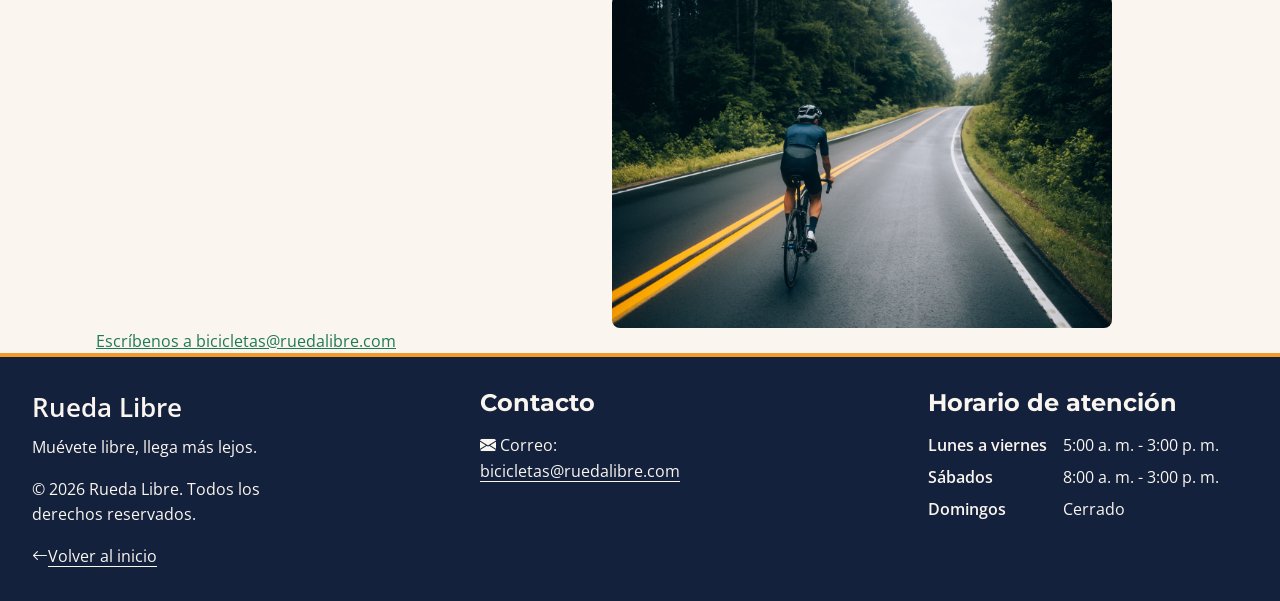
==== commit 615cc0b8: "feat: personalizar colores, botones, iconos y componentes Bootstrap v2.0" ====
--- a/index.html
+++ b/index.html
@@ -3,37 +3,64 @@
 <head>
     <meta charset="UTF-8">
     <meta name="viewport" content="width=device-width, initial-scale=1.0">
+    <link href="https://cdn.jsdelivr.net/npm/bootstrap@5.3.8/dist/css/bootstrap.min.css" rel="stylesheet">
     <link rel="preconnect" href="https://fonts.googleapis.com">
     <link rel="preconnect" href="https://fonts.gstatic.com" crossorigin>
     <link href="https://fonts.googleapis.com/css2?family=Montserrat:ital,wght@0,100..900;1,100..900&family=Open+Sans:ital,wght@0,300..800;1,300..800&display=swap" rel="stylesheet">
     <link rel="stylesheet" href="css/styles.css">
+    <link rel="stylesheet" href="https://cdn.jsdelivr.net/npm/bootstrap-icons@1.13.2/font/bootstrap-icons.min.css">
     <title>Rueda Libre | Alquiler de bicicletas en Medellín</title>
 </head>
 <body>
-    <header>
-        <div class="marca">
-            <img src="./img/logo.png" alt="Logo de Rueda Libre" width="150">
-            <span>Rueda Libre</span>
-        </div>
-
-        <nav class="navegacion-principal" aria-label="Navegación principal">
-            <ul id="menu">
-                <li><a href="./index.html" class="activo">Inicio</a></li>
-                <li><a href="./paginas/tarifas.html">Tarifas y rutas</a></li>
-                <li><a href="./paginas/reservas.html">Reservas</a></li>
-            </ul>
-        </nav>
-    </header>
+    <nav class="navbar navbar-expand-lg">
+        <div class="container-fluid">
+            <div class="marca">
+                <img src="./img/logo.png" alt="Logo de Rueda Libre" width="80" height="80">
+                <span>Rueda Libre</span>
+            </div>
+            <button class="navbar-toggler" data-bs-toggle="collapse" data-bs-target="#navbarMenu" type="button" aria-controls="navbarMenu" aria-expanded="false" aria-label="Abrir o cerrar navegación">
+                <span class="navbar-toggler-icon"></span>
+            </button>
+            <div class="collapse navbar-collapse" id="navbarMenu">
+                <ul class="navbar-nav ms-auto flex-column flex-lg-row" id="menu">
+                    <li class="nav-item"><a href="./index.html" class="nav-link active" aria-current="page">
+                        <i class="bi bi-house-door" aria-hidden="true"></i>
+                        Inicio
+                    </a></li>
+                    <li class="nav-item"><a href="./paginas/tarifas.html" class="nav-link">
+                        <i class="bi bi-currency-dollar" aria-hidden="true"></i>
+                        Tarifas y rutas
+                    </a></li>
+                    <li class="nav-item"><a href="./paginas/reservas.html" class="nav-link">
+                        <i class="bi bi-calendar-check" aria-hidden="true"></i>
+                        Reservas
+                    </a></li>
+                    <li class="nav-item">
+                        <a href="#flota" class="btn btn-primary d-flex justify-content-center">
+                            Ver bicicletas
+                        </a>
+                    </li>
+                </ul>
+            </div>
+        </div>
+    </nav>
 
     <main class="portada">
-        <section class="hero-portada">
-        <div class="texto-portada">
-                <h1>Rueda Libre</h1>
-                <p>
-                Descubre Medellín sobre dos ruedas. Alquila tu bicicleta con nosotros y disfruta de una forma práctica, saludable y divertida de recorrer la ciudad. Conoce nuestra ubicación en la sección <a href="#encuentranos">Encuéntranos</a>.</p>            
-            </div>
-            <img src="img/imagen-bicicleta-de-noche.jpg" alt="Bicicleta en la ciudad de noche" width="500">
-        </section>
+        <div class="container text-center">
+            <div class="row align-items-center">
+                <section class="col-12 col-md-6">
+                    <h1>Rueda Libre</h1>
+                    <p>
+                    Descubre Medellín sobre dos ruedas. Alquila tu bicicleta con nosotros y disfruta de una forma práctica, saludable y divertida de recorrer la ciudad. Conoce nuestra ubicación en la sección <a href="#encuentranos">Encuéntranos</a>.</p>
+                    <a href="./paginas/tarifas.html" class="btn btn-naranja btn-lg mb-3">
+                        Conoce nuestras tarifas
+                    </a>
+                </section>
+                <div class="col-12 col-md-6">
+                    <img src="img/imagen-bicicleta-de-noche.jpg" alt="Bicicleta en la ciudad de noche" width="500" class="img-fluid rounded mb-3">
+                </div>
+            </div>
+        </div>
 
         <section>
             <h2>¿Quiénes somos?</h2>
@@ -41,154 +68,278 @@
             <p>Somos Rueda Libre, una empresa de Medellín que promueve la movilidad sostenible y las experiencias sobre dos ruedas. Queremos que descubras la ciudad a tu propio ritmo, con bicicletas y servicios pensados para hacer cada recorrido más cómodo y seguro.</p>
         </section>
 
+        <section class="seccion-servicios">
+            <div class="container py-4">
+                <h2 class="text-center mb-4">Nuestros servicios</h2>
+
+                <div class="servicios">
+
+                    <article class="tarjeta-servicio">
+                        <h3>Alquiler de bicicletas</h3>
+                        <p>
+                            Encuentra una forma cómoda de recorrer Medellín.
+                            Alquila una bicicleta para tus desplazamientos o paseos
+                            por la ciudad. Tu alquiler incluye casco y candado
+                            para que disfrutes del recorrido con mayor tranquilidad.
+                        </p>
+                        <img src="./img/alquiler-bicicleta.png"
+                            alt="Imagen ilustrativa sobre alquiler de bicicletas"
+                            width="500">
+                    </article>
+
+                    <article class="tarjeta-servicio">
+                        <h3>Recorridos guiados</h3>
+                        <p>
+                            Explora Medellín acompañado de nuestros recorridos
+                            guiados. Descubre lugares emblemáticos, conoce rincones
+                            diferentes y disfruta de la ciudad mientras pedaleas.
+                        </p>
+                        <img src="./img/recorridos-guiados.png"
+                            alt="Imagen ilustrativa sobre recorridos guiados en Medellín"
+                            width="500">
+                    </article>
+
+                    <article class="tarjeta-servicio">
+                        <h3>Mantenimiento de bicicletas</h3>
+                        <p>
+                            Cuida tu bicicleta y mantenla en buenas condiciones.
+                            Te ofrecemos mantenimiento para ayudarte a disfrutar
+                            de recorridos más seguros y prolongar la vida útil
+                            de tu bicicleta.
+                        </p>
+                        <img src="./img/mantenimiento-bicicleta.png"
+                            alt="Imagen ilustrativa sobre el mantenimiento de una bicicleta"
+                            width="500">
+                    </article>
+
+                    <article class="tarjeta-servicio">
+                        <span class="etiqueta-nuevo">Nuevo</span>
+                        <h3>Bicicletas eléctricas</h3>
+                        <p>
+                            Recorre Medellín con asistencia eléctrica.
+                            Una alternativa cómoda para disfrutar la ciudad
+                            y sus recorridos con menos esfuerzo.
+                        </p>
+                        <img src="./img/bicicleta-electrica.png"
+                            alt="Bicicleta eléctrica disponible para alquiler"
+                            width="500">
+                    </article>
+
+                </div>
+            </div>
+        </section>
+
+</section>
+        <section class="seccion-rutas">
+            <div class="container py-3">
+                <h2>Nuestras Rutas</h2>
+
+                <div class="row g-3">
+                    <div class="col-12 col-sm-6 col-lg-4">
+                        <article class="d-flex flex-column h-100 card">
+                            <img src="img/rio-parques.png" alt="Ilustración del reto río y parques" class="img-fluid card-img-top">
+                            <div class="d-flex flex-column card-body">
+                                <h3 class="card-title">Reto Río y Parques</h3>
+                                <p class="flex-grow-1 card-text">Nivel: Fácil. Disfruta de un recorrido tranquilo junto al río y descubre los parques de Medellín mientras pedaleas.</p>
+                            </div>
+                        </article>
+                    </div>
+                    
+                    <div class="col-12 col-sm-6 col-lg-4">
+                        <article class="d-flex flex-column h-100 card">
+                            <img src="img/sabores-barrio.png" alt="Ilustración del reto sabores del barrio" class="img-fluid card-img-top">
+                            <div class="d-flex flex-column card-body">
+                                <h3 class="card-title">Reto Sabores del Barrio</h3>
+                                <p class="flex-grow-1 card-text">Nivel: Medio. Explora los sabores y la cultura de los barrios de Medellín en una ruta llena de experiencias.</p>
+                            </div>
+                        </article>
+                    </div>
+
+                    <div class="col-12 col-sm-6 col-lg-4">
+                        <article class="d-flex flex-column h-100 card">
+                            <img src="img/reto-palmas.png" alt="Ilustración del reto las palmas" class="img-fluid card-img-top">
+                            <div class="d-flex flex-column card-body">
+                                <h3 class="card-title">Reto Las Palmas</h3>
+                                <p class="flex-grow-1 card-text">Nivel: Difícil. Afronta el desafío de Las Palmas con un recorrido exigente, ideal para ciclistas que buscan poner a prueba su resistencia.</p>
+                            </div>
+                        </article>
+                    </div>
+                </div>
+            </div>
+        </section>
+
+        <div class="container">
+            <div class="carousel slide mx-auto" id="carousel" data-bs-ride="carousel" data-bs-interval="3000">
+                <div class="carousel-inner">
+                    <div class="carousel-item active">
+                        <img src="./img/promocion-martes.png" alt="2*1 en bicicletas urbanas" class="d-block w-100">
+                    </div>
+                    <div class="carousel-item">
+                        <img src="./img/promocion-descuento.png" alt="20% de descuento en bicicletas electricas" class="d-block w-100">
+                    </div>
+                    <div class="carousel-item">
+                        <img src="./img/recorrido-cumpleanos.png" alt="Recorrido gratis el día de tu cumpleaños" class="d-block w-100">
+                    </div>
+                </div>
+                <button class="carousel-control-prev" type="button" data-bs-target="#carousel" data-bs-slide="prev">
+                    <span class="carousel-control-prev-icon" aria-hidden="true"></span>
+                    <span class="visually-hidden">Anterior</span>
+                </button>
+                <button class="carousel-control-next" type="button" data-bs-target="#carousel" data-bs-slide="next">
+                    <span class="carousel-control-next-icon" aria-hidden="true"></span>
+                    <span class="visually-hidden">Siguiente</span>
+                </button>
+            </div>
+        </div>
+
+        <section class="seccion-alquilar">
+                <h2>¿Cómo alquilar?</h2>
+
+                <img src="img/bicicletas-aparcadas.jpg" alt="Bicicletas aparcadas en la calle" class="img-fluid rounded mb-3">
+
+                <ol>
+                    <li>Contáctanos a través de nuestros canales de atención.</li>
+                    <li>Comparte los datos necesarios para gestionar tu reserva.</li>
+                    <li>Elige la bicicleta que mejor se adapte a tus necesidades.</li>
+                    <li>Selecciona tu tarifa, confirma la reserva y prepárate para pedalear.</li>
+                </ol>
+        </section>
+
         <section>
-            <h2>Nuestros servicios</h2>
-            
-            <div class="servicios">
-                <article class="tarjeta-servicio">
-                    <h3>Alquiler de bicicletas</h3>
-                    <p>Encuentra una forma cómoda de recorrer Medellín. Alquila una bicicleta para tus desplazamientos o paseos por la ciudad. Tu alquiler incluye casco y candado para que disfrutes del recorrido con mayor tranquilidad.</p>
-                    <img src="./img/alquiler-bicicleta.png" alt="Imagen ilustrativa sobre alquiler de bicicletas" width="500">
-                </article>
-                
-                <article class="tarjeta-servicio">
-                    <h3>Recorridos guiados</h3>
-                    <p>Explora Medellín acompañado de nuestros recorridos guiados. Descubre lugares emblemáticos, conoce rincones diferentes y disfruta de la ciudad mientras pedaleas.</p>
-                    <img src="./img/recorridos-guiados.png" alt="Imagen ilustrativa sobre recorridos guiados en Medellín" width="500">
-                </article>
-
-                <article class="tarjeta-servicio">
-                    <h3>Mantenimiento de bicicletas</h3>
-                    <p>Cuida tu bicicleta y manténla en buenas condiciones. Te ofrecemos mantenimiento para ayudarte a disfrutar de recorridos más seguros y prolongar la vida útil de tu bicicleta.</p>
-                    <img src="./img/mantenimiento-bicicleta.png" alt="Imagen ilustrativa sobre el mantenimiento de una bicicleta" width="500">
-                </article>
-
-                <article class="tarjeta-servicio">
-                    <span class="etiqueta-nuevo">Nuevo</span>
-                    <h3>Bicicletas eléctricas</h3>
-                    <p>Recorre Medellín con asistencia eléctrica. Una alternativa cómoda para disfrutar la ciudad y sus recorridos con menos esfuerzo.</p>
-                    <img src="./img/bicicleta-electrica.png" alt="Bicicleta disponible para alquiler" width="500">
-                </article>
+            <div class="container py-5">
+                <h2 class="text-center mb-4">Beneficios de alquilar con Rueda Libre</h2>
+                <div class="row g-4">
+                    <div class="col-12 col-sm-6 col-lg-3">
+                        <div class="card h-100 shadow-sm beneficio-card">
+                            <div class="card-body text-center">
+                                <h5 class="card-title">
+                                    <i class="bi bi-shield-check" aria-hidden="true"></i>
+                                    Seguridad
+                                </h5>
+                                <p class="card-text">
+                                    Incluimos casco y candado en el alquiler.
+                                </p>
+                            </div>
+                        </div>
+                    </div>
+
+                    <div class="col-12 col-sm-6 col-lg-3">
+                        <div class="card h-100 shadow-sm beneficio-card">
+                            <div class="card-body text-center">
+                                <h5 class="card-title">
+                                    <i class="bi bi-bicycle" aria-hidden="true"></i>
+                                    Recorridos guiados
+                                </h5>
+                                <p class="card-text">
+                                    Descubre nuevos lugares de Medellín en nuestros recorridos guiados.
+                                </p>
+                            </div>
+                        </div>
+                    </div>
+
+                    <div class="col-12 col-sm-6 col-lg-3">
+                        <div class="card h-100 shadow-sm beneficio-card">
+                            <div class="card-body text-center">
+                                <h5 class="card-title">
+                                    <i class="bi bi-wallet2" aria-hidden="true"></i>
+                                    Asesoramiento
+                                </h5>
+                                <p class="card-text">
+                                    Recibe orientación para el cuidado de tu bicicleta.
+                                </p>
+                            </div>
+                        </div>
+                    </div>
+
+                    <div class="col-12 col-sm-6 col-lg-3">
+                        <div class="card h-100 shadow-sm beneficio-card">
+                            <div class="card-body text-center">
+                                <h5 class="card-title">
+                                    <i class="bi bi-clock" aria-hidden="true"></i>
+                                    Alquiler flexible
+                                </h5>
+                                <p class="card-text">
+                                    Encuentra opciones de alquiler según tus necesidades.
+                                </p>
+                            </div>
+                        </div>
+                    </div>
+
+                </div>
             </div>
         </section>
 
-        <section class="seccion-rutas">
-            <h2>Nuestras Rutas</h2>
-            <div class="contenedor-rutas">
-                <article>
-                    <h3>reto Rio y Parques</h3>
-                    <p>Nivel: Fácil. Disfruta de un recorrido tranquilo junto al río y descubre los parques de Medellín mientras pedaleas.</p>
-                    <img src="img/rio-parques.png" alt="Ilustración de el reto rio y parques">
-                </article>
-                
-                <article>
-                    <h3>Reto Sabores del Barrio</h3>
-                    <p>Nivel: Medio. Explora los sabores y la cultura de los barrios de Medellín en una ruta llena de experiencias.</p>
-                    <img src="img/sabores-barrio.png" alt="Ilustración de el reto sabores del barrio">
-                </article>
-
-                <article>
-                    <h3>Reto las palmas</h3>
-                    <p>Nivel: Difícil. Afronta el desafío de Las Palmas con un recorrido exigente, ideal para ciclistas que buscan poner a prueba su resistencia.</p>
-                    <img src="img/reto-palmas.png" alt="Ilustración de el reto las palmas">
-                </article>
-            </div>
-        </section>
-
-        <section>
-            <div class="seccion-alquilar">
-                <section>
-                    <h2>¿Cómo alquilar?</h2>
-
-                    <img src="img/bicicletas-aparcadas.jpg" alt="Bicicletas aparcadas en la calle" width="500">
-
-                    <ol>
-                        <li>Contáctanos a través de nuestros canales de atención.</li>
-                        <li>Comparte los datos necesarios para gestionar tu reserva.</li>
-                        <li>Elige la bicicleta que mejor se adapte a tus necesidades.</li>
-                        <li>Selecciona tu tarifa, confirma la reserva y prepárate para pedalear.</li>
-                    </ol>
-
-                    <h3>Beneficios de alquilar con Rueda Libre</h3>
-
-                    <ul>
-                        <li>Incluimos casco y candado en el alquiler.</li>
-                        <li>Descubre nuevos lugares de Medellín en nuestros recorridos guiados.</li>
-                        <li>Recibe orientación para el cuidado de tu bicicleta.</li>
-                        <li>Encuentra opciones de alquiler según tus necesidades.</li>
-                    </ul>
-                </section>
-            </div>
-        </section>
-
-
-        <section class="seccion-flota">
-            <h2>Nuestra Flota</h2>
-
-            <div class="contenedor-bicicletas">
-                <article>
-                    <h3>Urbana Clásica</h3>
-                    <img src="img/urbana-clasica.png"
-                        alt="Ilustración de una bicicleta urbana clásica">
-                    <p>Cómoda y liviana para las ciclorrutas.</p>
-                    <p class="precio-bicicleta">$10.000 por hora</p>
-                    <a href="./paginas/reservas.html">Reservar</a>
-                </article>
-
-                <article>
-                    <h3>Urbana Plegable</h3>
-                    <img src="img/bicicleta-plegable.png"
-                        alt="Ilustración de una bicicleta urbana plegable">
-                    <p>Se dobla en segundos; ideal para combinar con el metro.</p>
-                    <p class="precio-bicicleta">$12.000 por hora</p>
-                    <a href="./paginas/reservas.html">Reservar</a>
-                </article>
-
-                <article>
-                    <h3>Montaña Trail</h3>
-                    <img src="img/bicicleta-montana.png"
-                        alt="Ilustración de una bicicleta de montaña Trail">
-                    <p>Suspensión delantera y 21 cambios para las subidas.</p>
-                    <p class="precio-bicicleta">$15.000 por hora</p>
-                    <a href="./paginas/reservas.html">Reservar</a>
-                </article>
-
-                <article>
-                    <h3>Gravel Aventura</h3>
-                    <img src="img/bicicleta-gravel.png"
-                        alt="Ilustración de una bicicleta Gravel Aventura">
-                    <p>Para rutas mixtas de asfalto y destapado.</p>
-                    <p class="precio-bicicleta">$18.000 por hora</p>
-                    <a href="./paginas/reservas.html">Reservar</a>
-                </article>
-
-                <article>
-                    <h3>Eléctrica Urbana</h3>
-                    <img src="img/bicicleta-electrica-urbana.png"
-                        alt="Ilustración de una bicicleta eléctrica urbana">
-                    <p>Asistencia eléctrica con 45 km de autonomía.</p>
-                    <p class="precio-bicicleta">$25.000 por hora</p>
-                    <a href="./paginas/reservas.html">Reservar</a>
-                </article>
-
-                <article>
-                    <h3>Infantil</h3>
-                    <img src="img/bicicleta-infantil.png"
-                        alt="Ilustración de una bicicleta infantil">
-                    <p>Para niños de 6 a 10 años.</p>
-                    <p class="precio-bicicleta">$8.000 por hora</p>
-                    <a href="./paginas/reservas.html">Reservar</a>
-                </article>
-
-                <article>
-                    <h3>Tándem</h3>
-                    <img src="img/bicicleta-tandem.png" alt="Ilustracion de una bicicleta Tándem">
-                    <p>Para dos personas; perfecta para pasear en pareja</p>
-                    <p class="precio-bicicleta">$20.000 por hora</p>
-                    <a href="./paginas/reservas.html">Reservar</a>
-                </article>
-            </div>
-        </section>
+
+        <div class="container py-4">
+            <section class="seccion-flota" id ="flota">
+                <h2 class="text-center">Nuestra Flota</h2>
+                <div class="row g-3">
+
+                    <div class="col-12 col-sm-6 col-lg-4 col-xl-3">
+                        <article class="d-flex flex-column h-100 card">
+                            <img src="img/bicicleta-montana.png" alt="Ilustración de una bicicleta de montaña Trail" class="img-fluid card-img-top">
+                            <div class="card-body d-flex flex-column">
+                                <h3 class="card-title">Montaña Trail</h3>
+                                <p class="flex-grow-1 mt-2 card-text ">Suspensión delantera y 21 cambios para las subidas.</p>
+                                <p class="precio-bicicleta">$15.000 por hora</p>
+                                <a href="./paginas/reservas.html" class="btn btn-primary btn-lg">Reservar</a>
+                            </div>
+                        </article>
+                    </div>
+
+                    <div class="col-12 col-sm-6 col-lg-4 col-xl-3">
+                        <article class="d-flex flex-column h-100 card">
+                            <img src="img/bicicleta-gravel.png" alt="Ilustración de una bicicleta Gravel Aventura" class="img-fluid card-img-top">
+                            <div class="card-body d-flex flex-column">
+                                <h3 class="card-title">Gravel Aventura</h3>
+                                <p class="flex-grow-1 mt-2 card-text ">Para rutas mixtas de asfalto y destapado.</p>
+                                <p class="precio-bicicleta">$18.000 por hora</p>
+                                <a href="./paginas/reservas.html" class="btn btn-primary btn-lg">Reservar</a>
+                            </div>
+                        </article>
+                    </div>
+
+                    <div class="col-12 col-sm-6 col-lg-4 col-xl-3">
+                        <article class="d-flex flex-column h-100 card">
+                            <img src="img/bicicleta-electrica-urbana.png" alt="Ilustración de una bicicleta eléctrica urbana" class="img-fluid card-img-top">
+                            <div class="card-body d-flex flex-column">
+                                <h3 class="card-title">Eléctrica Urbana</h3>
+                                <p class="flex-grow-1 mt-2 card-text ">Asistencia eléctrica con 45 km de autonomía.</p>
+                                <p class="precio-bicicleta">$25.000 por hora</p>
+                                <a href="./paginas/reservas.html" class="btn btn-primary btn-lg">Reservar</a>
+                            </div>
+                        </article>
+                    </div>
+
+                    <div class="col-12 col-sm-6 col-lg-4 col-xl-3">
+                        <article class="d-flex flex-column h-100 card">
+                            <img src="img/bicicleta-infantil.png" alt="Ilustración de una bicicleta infantil" class="img-fluid card-img-top">
+                            <div class="card-body d-flex flex-column">
+                                <h3 class="card-title">Infantil</h3>
+                                <p class="flex-grow-1 mt-2 card-text ">Para niños de 6 a 10 años.</p>
+                                <p class="precio-bicicleta">$8.000 por hora</p>
+                                <a href="./paginas/reservas.html" class="btn btn-primary btn-lg">Reservar</a>
+                            </div>
+                        </article>
+                    </div>
+
+                    <div class="col-12 col-sm-6 col-lg-4 col-xl-3">
+                        <article class="d-flex flex-column h-100 card">
+                        <img src="img/bicicleta-tandem.png"
+                            alt="Ilustración de una bicicleta Tándem"
+                            class="img-fluid card-img-top">
+                            <div class="card-body d-flex flex-column">
+                                <h3 class="card-title">Tándem</h3>
+                                <p class="flex-grow-1 mt-2 card-text ">Para dos personas; perfecta para pasear en pareja</p>
+                                <p class="precio-bicicleta">$20.000 por hora</p>
+                                <a href="./paginas/reservas.html" class="btn btn-primary btn-lg">Reservar</a>
+                            </div>
+                        </article>
+                    </div>
+
+                </div>
+            </section>
+        </div>
         
         <div class="seccion-encuentranos">
             <section>
@@ -199,22 +350,14 @@
                 </p>
                 
                 <div class="encuentranos-contenido">
-                    <iframe
-                        src="https://maps.google.com/maps?q=Estadio%20Atanasio%20Girardot%2C%20Medell%C3%ADn&t=&z=15&ie=UTF8&iwloc=&output=embed"
-                        title="Mapa de ubicación de Rueda Libre en Medellín"
-                        width="500"
-                        height="350"
-                        loading="lazy"
-                        allowfullscreen
-                        referrerpolicy="no-referrer-when-downgrade"
-                    ></iframe>
-                    <img src="img/ciclista-manejando-en-la-carretera.jpg" alt="Ciclista recorriendo una carretera" width="500">
+                    <iframe src="https://maps.google.com/maps?q=Estadio%20Atanasio%20Girardot%2C%20Medell%C3%ADn&t=&z=15&ie=UTF8&iwloc=&output=embed" title="Mapa de ubicación de Rueda Libre en Medellín" width="500" height="333.5" loading="lazy" allowfullscreen referrerpolicy="no-referrer-when-downgrade" class="rounded"></iframe>
+
+                    <img src="img/ciclista-manejando-en-la-carretera.jpg" alt="Ciclista recorriendo una carretera" width="500" class="img-fluid rounded">
                 </div>
 
                 <a href="mailto:bicicletas@ruedalibre.com">Escríbenos a bicicletas@ruedalibre.com</a>
             </section>
         </div>
-
     </main>
 
 
@@ -226,18 +369,18 @@
 
             <p>&copy; 2026 Rueda Libre. Todos los derechos reservados.</p>
 
-            <a href="./index.html">Volver al inicio</a>
+            <a href="./index.html"><i class="bi bi-arrow-left" aria-hidden="true"></i>Volver al inicio</a>
         </div>
 
         <div class="contacto-footer">
             <h2>Contacto</h2>
-
-            <p>
-                Correo:
-                <a href="mailto:bicicletas@ruedalibre.com">
-                    bicicletas@ruedalibre.com
-                </a>
-            </p>
+                <p>
+                    <i class="bi bi-envelope-fill" aria-hidden="true"></i>
+                    Correo:
+                    <a href="mailto:bicicletas@ruedalibre.com">
+                        bicicletas@ruedalibre.com
+                    </a>
+                </p>
         </div>
 
         <div class="horario-footer">
@@ -255,23 +398,14 @@
             </dl>
         </div>
     </footer>
-    <a
-        class="whatsapp-fijo"
-        href="https://wa.me/573000000000"
-        target="_blank"
-        rel="noopener noreferrer"
-        aria-label="Contactar a Rueda Libre por WhatsApp"
-    >
-        <svg
-            xmlns="http://www.w3.org/2000/svg"
-            width="24"
-            height="24"
-            viewBox="0 0 24 24"
-            fill="#FFFFFF"
-            aria-hidden="true"
-        >
-            <path d="M.057 24l1.687-6.163c-1.041-1.804-1.588-3.849-1.587-5.946C.06 5.348 5.397 0 11.93 0c3.165.001 6.14 1.233 8.377 3.469 2.237 2.236 3.467 5.21 3.466 8.377-.003 6.582-5.339 11.93-11.871 11.93-2.003-.001-3.972-.51-5.713-1.48L0 24zm6.59-4.846c1.6.95 3.188 1.449 4.743 1.451 5.316 0 9.647-4.32 9.65-9.635.001-2.575-1.001-4.996-2.822-6.818-1.821-1.822-4.241-2.824-6.822-2.825-5.321 0-9.653 4.321-9.656 9.637-.001 1.637.433 3.238 1.256 4.654l-.993 3.626 3.714-.974zm11.374-6.079c-.29-.145-1.716-.847-1.978-.942-.262-.096-.453-.145-.642.145-.19.29-.733.942-.899 1.133-.166.192-.332.215-.622.07-2.977-1.48-4.107-2.556-5.46-4.883-.156-.267.156-.247.446-.823.097-.192.048-.361-.024-.505-.072-.144-.642-1.546-.88-2.115-.232-.556-.465-.482-.642-.491-.166-.008-.356-.01-.545-.01s-.498.071-.758.351c-.26.28-1 .977-1 2.382s1.023 2.76 1.166 2.951c.143.19 2.012 3.073 4.875 4.31.682.295 1.214.471 1.629.603.686.218 1.312.187 1.806.114.55-.082 1.716-.701 1.956-1.379.24-.678.24-1.26.168-1.379-.071-.12-.262-.191-.552-.336z"/>
-        </svg>
+
+    <a class="whatsapp-fijo btn btn-primary fs-4 rounded-circle"
+    href="https://wa.me/573000000000"
+    target="_blank"
+    rel="noopener noreferrer"
+    aria-label="Contactar por WhatsApp">
+        <i class="bi bi-whatsapp" aria-hidden="true"></i>
     </a>
+    <script src="https://cdn.jsdelivr.net/npm/bootstrap@5.3.8/dist/js/bootstrap.bundle.min.js"></script>
 </body>
 </html>
--- a/css/styles.css
+++ b/css/styles.css
@@ -11,6 +11,51 @@
     --espacio-s: 0.5rem;
     --espacio-m: 1rem;
     --espacio-l: 2rem;
+
+    --bs-primary: #1E7A4F;
+    --bs-primary-rgb: 30, 122, 79;
+
+    --bs-body-font-family: var(--fuente-textos);
+
+    --bs-link-color: #1E7A4F;
+    --bs-link-color-rgb: 30, 122, 79;
+
+    --bs-border-radius: 0.5rem;
+
+    --bs-link-hover-color: #17613F;
+    --bs-link-hover-color-rgb: 23, 97, 63;
+}
+
+.btn-primary {
+    --bs-btn-color: #FFFFFF;
+    --bs-btn-bg: var(--color-verde);
+    --bs-btn-border-color: var(--color-verde);
+
+    --bs-btn-hover-color: #FFFFFF;
+    --bs-btn-hover-bg: #17613F;
+    --bs-btn-hover-border-color: #17613F;
+
+    --bs-btn-active-color: #FFFFFF;
+    --bs-btn-active-bg: #124D32;
+    --bs-btn-active-border-color: #124D32;
+
+    --bs-btn-disabled-color: #FFFFFF;
+    --bs-btn-disabled-bg: #5B6470;
+    --bs-btn-disabled-border-color: #5B6470;
+}
+
+.btn-naranja {
+    --bs-btn-color: #14213D;
+    --bs-btn-bg: var(--color-naranja);
+    --bs-btn-border-color: var(--color-naranja);
+
+    --bs-btn-hover-color: #14213D;
+    --bs-btn-hover-bg: #E58A1C;
+    --bs-btn-hover-border-color: #E58A1C;
+
+    --bs-btn-active-color: #14213D;
+    --bs-btn-active-bg: #CC7815;
+    --bs-btn-active-border-color: #CC7815;
 }
 
 * {
@@ -91,21 +136,21 @@
     margin: 0;
 }
 
-#menu a {
+#menu .nav-link {
     color: var(--color-verde);
     padding: var(--espacio-s);
     white-space: nowrap;
 }
 
-#menu a.active {
+#menu .nav-link.active {
     color: var(--color-verde);
     font-weight: 700;
     text-decoration: underline;
     text-underline-offset: 5px;
 }
 
-#menu a:hover {
-    color: var(--color-naranja);
+#menu .nav-link:hover {
+    color: #17613F;
 }
 
 #menu a:focus,
@@ -306,7 +351,7 @@
 }
 
 .card-title {
-    height: 3rem;
+    min-height: 3rem;
     line-height: 1.5rem;
 }
 
@@ -314,6 +359,22 @@
 .carousel-control-next:focus-visible {
     outline: 3px solid var(--color-naranja);
     outline-offset: -3px;
+}
+
+.beneficio-card {
+    border: 1px solid var(--color-verde);
+    border-radius: 0.75rem;
+    transition: transform 0.2s ease;
+}
+
+.beneficio-card:hover {
+    transform: translateY(-4px);
+}
+
+.alert-dismissible .btn-close:focus {
+    outline: 3px solid var(--color-naranja);
+    outline-offset: -3px;
+    box-shadow: none;
 }
 
 @media (min-width: 768px) {
